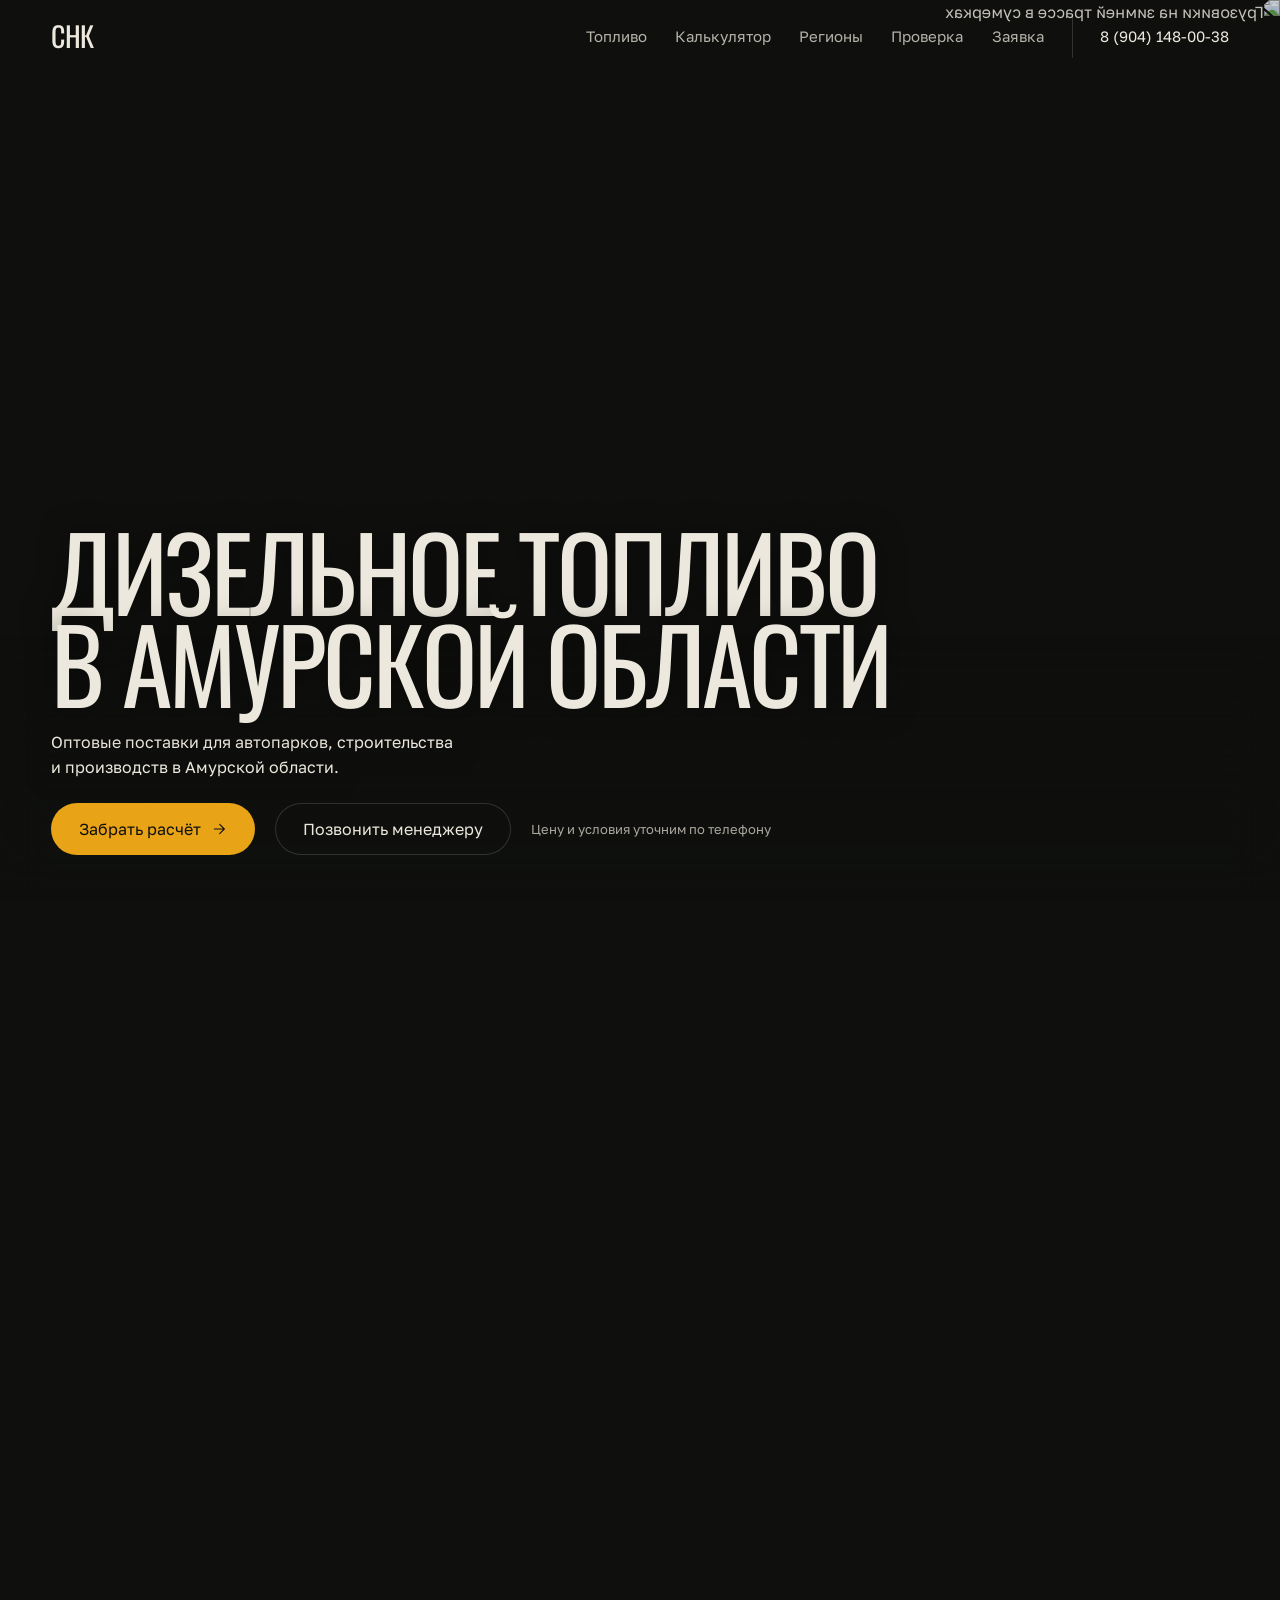
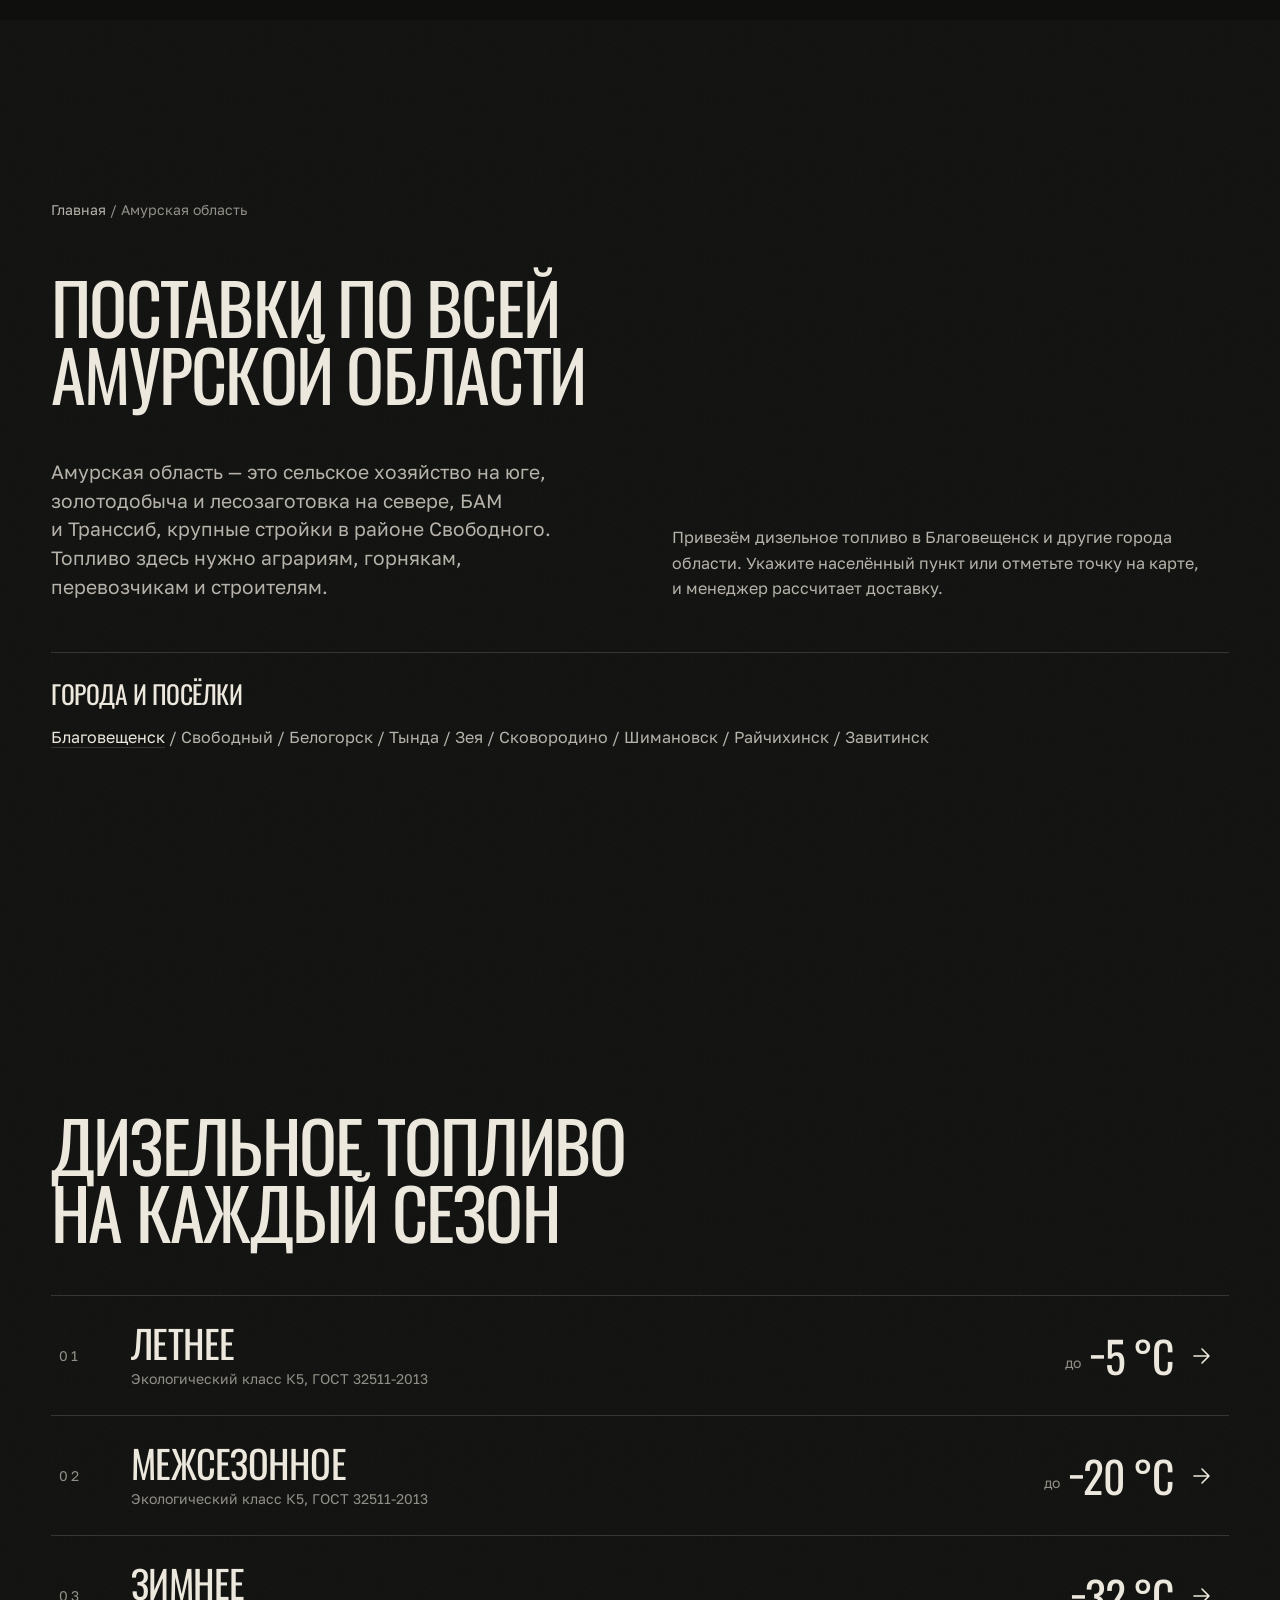
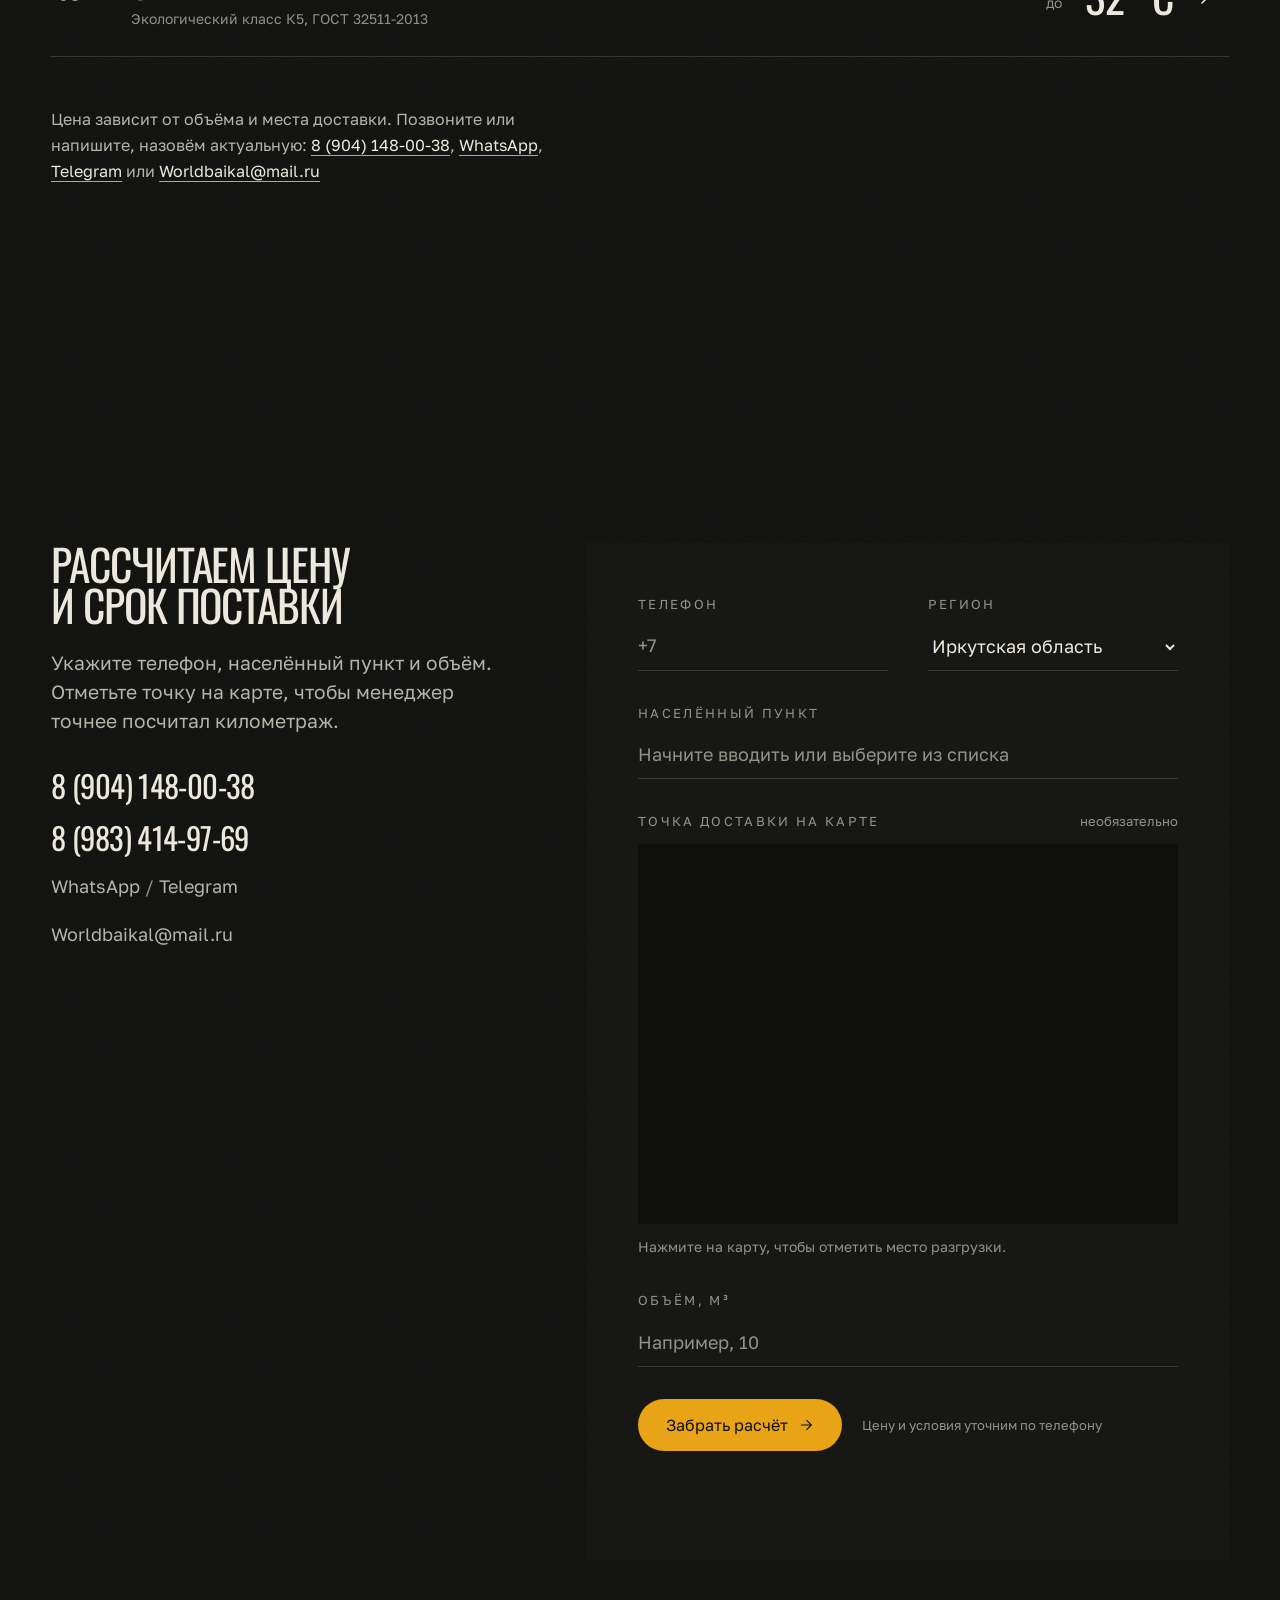
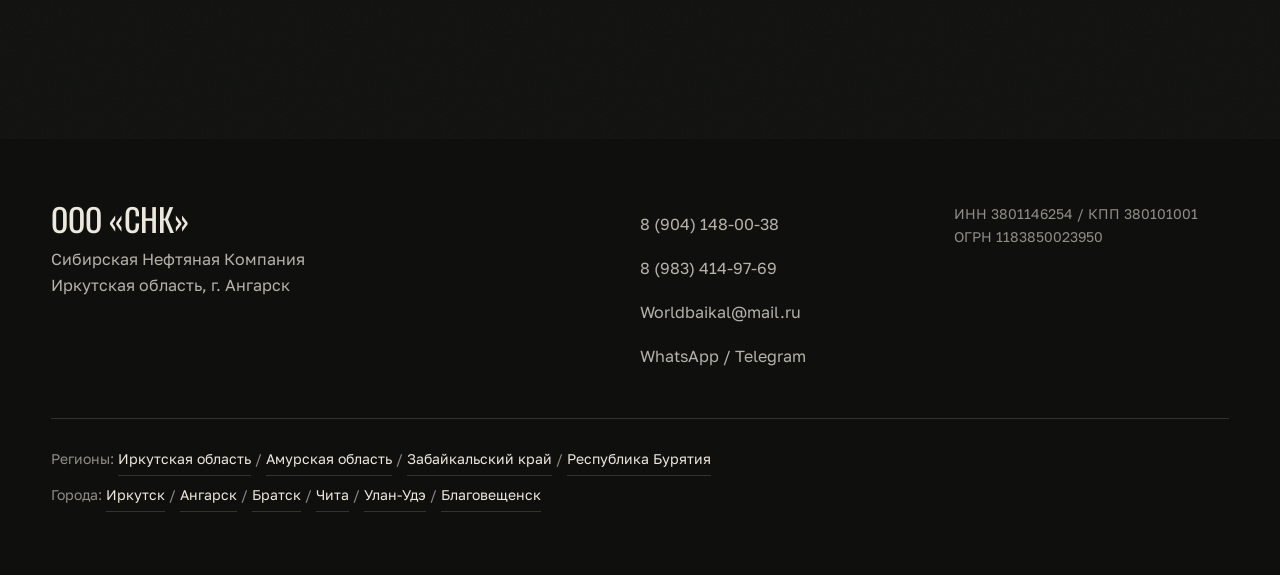
==== mockups/a-mazut/amurskaya-oblast/index.html @ 9d9e2ec9 "Страницы регионов и городов, убрана формула из калькулятора" ====
<!doctype html>
<html lang="ru">
<head>
  <meta charset="UTF-8">
  <meta name="viewport" content="width=device-width, initial-scale=1.0">
  <title>Дизельное топливо в Амурской области оптом с доставкой | ООО «СНК»</title>
  <meta name="description" content="Поставки дизельного топлива Евро-5 (класс К5) в Амурской области: Благовещенск, Свободный, Белогорск, Тында и другие города. Цену уточняйте по телефону 8 (904) 148-00-38.">
  <meta property="og:type" content="website">
  <meta property="og:locale" content="ru_RU">
  <meta property="og:title" content="Дизельное топливо в Амурской области оптом с доставкой | ООО «СНК»">
  <meta property="og:description" content="Поставки дизельного топлива Евро-5 (класс К5) в Амурской области: Благовещенск, Свободный, Белогорск, Тында и другие города. Цену уточняйте по телефону 8 (904) 148-00-38.">
  <link rel="preconnect" href="https://fonts.googleapis.com">
  <link rel="preconnect" href="https://fonts.gstatic.com" crossorigin>
  <link href="https://fonts.googleapis.com/css2?family=Oswald:wght@400&family=Golos+Text:wght@400&display=swap" rel="stylesheet">
  <link rel="stylesheet" href="https://unpkg.com/leaflet@1.9.4/dist/leaflet.css">
  <link rel="stylesheet" href="../styles.css">
  <script type="application/ld+json">{"@context": "https://schema.org", "@type": "Service", "name": "Дизельное топливо в Амурской области оптом с доставкой | ООО «СНК»", "serviceType": "Поставка дизельного топлива", "areaServed": {"@type": "AdministrativeArea", "name": "Амурская область"}, "provider": {"@type": "Organization", "name": "ООО «СНК»", "legalName": "ООО «Сибирская Нефтяная Компания»", "taxID": "3801146254", "telephone": ["+79041480038", "+79834149769"], "email": "Worldbaikal@mail.ru"}}</script>
</head>
<body>
<!-- Страница собрана tools/build_pages.py. Правки вносить там, иначе перезапишутся. -->

<header class="top" id="top">
  <a class="logo rise" style="--d:300ms" href="../" aria-label="ООО «СНК», на главную">СНК</a>
  <nav class="nav rise" style="--d:420ms" aria-label="Основная навигация">
    <a href="../#fuel">Топливо</a>
    <a href="../#calc">Калькулятор</a>
    <a href="../#regions">Регионы</a>
    <a href="../#verify">Проверка</a>
    <a href="#order">Заявка</a>
    <a class="nav__tel" href="tel:89041480038">8 (904) 148-00-38</a>
  </nav>
</header>

<main>
  <section class="hero" id="hero">
    <div class="hero__media">
      <img src="https://images.unsplash.com/photo-1578857371787-189d8b9eda84?w=1600&q=75&auto=format&fit=crop"
           srcset="https://images.unsplash.com/photo-1578857371787-189d8b9eda84?w=900&q=70&auto=format&fit=crop 900w,
                   https://images.unsplash.com/photo-1578857371787-189d8b9eda84?w=1600&q=75&auto=format&fit=crop 1600w,
                   https://images.unsplash.com/photo-1578857371787-189d8b9eda84?w=2400&q=75&auto=format&fit=crop 2400w"
           sizes="100vw" alt="Грузовики на зимней трассе в сумерках" width="2400" height="1600">
      <div class="hero__veil"></div>
    </div>
    <div class="hero__content">
      <h1 class="rise" style="--d:900ms">Дизельное топливо<br>в&nbsp;Амурской области</h1>
      <p class="hero__sub rise" style="--d:1040ms">Оптовые поставки для&nbsp;автопарков, строительства и&nbsp;производств в&nbsp;Амурской области.</p>
      <div class="hero__cta rise" style="--d:1200ms">
        <a class="btn btn--solid" href="#order"><span class="btn__fill"></span><span class="btn__label">Забрать расчёт<svg viewBox="0 0 24 24" aria-hidden="true"><path d="M5 12h14M13 5l7 7-7 7"/></svg></span></a>
        <a class="btn btn--line" href="tel:89041480038"><span class="btn__fill"></span><span class="btn__label">Позвонить менеджеру</span></a>
        <span class="note">Цену и&nbsp;условия уточним по&nbsp;телефону</span>
      </div>
    </div>
  </section>

  <div class="flow">

    <section class="sec place">
      <nav class="crumbs rise" aria-label="Навигация по сайту"><a href="../">Главная</a> / <span aria-current="page">Амурская область</span></nav>
      <h2 class="rise">Поставки по&nbsp;всей<br>Амурской области</h2>
      <div class="place__text">
        <p class="lead rise">Амурская область&nbsp;— это сельское хозяйство на&nbsp;юге, золотодобыча и&nbsp;лесозаготовка на&nbsp;севере, БАМ и&nbsp;Транссиб, крупные стройки в&nbsp;районе Свободного. Топливо здесь нужно аграриям, горнякам, перевозчикам и&nbsp;строителям.</p>
        <p class="rise" style="--d:100ms">Привезём дизельное топливо в&nbsp;Благовещенск и&nbsp;другие города области. Укажите населённый пункт или отметьте точку на&nbsp;карте, и&nbsp;менеджер рассчитает доставку.</p>
      </div>
      <div class="towns rise"><h3>Города и&nbsp;посёлки</h3><p><a href="../blagoveshchensk/">Благовещенск</a> / Свободный / Белогорск / Тында / Зея / Сковородино / Шимановск / Райчихинск / Завитинск</p></div>
    </section>

    <section class="sec fuel" id="fuel">
      <h2 class="rise">Дизельное топливо<br>на каждый сезон</h2>
      <ul class="rows">
        <li class="row rise">
          <a href="#order">
            <span class="row__n">01</span>
            <span class="row__name">Летнее<small>Экологический класс&nbsp;К5, ГОСТ&nbsp;32511-2013</small></span>
            <span class="row__t"><small>до</small>−5&nbsp;°C</span>
            <svg class="row__a" viewBox="0 0 24 24" aria-hidden="true"><path d="M5 12h14M13 5l7 7-7 7"/></svg>
          </a>
        </li>
        <li class="row rise" style="--d:100ms">
          <a href="#order">
            <span class="row__n">02</span>
            <span class="row__name">Межсезонное<small>Экологический класс&nbsp;К5, ГОСТ&nbsp;32511-2013</small></span>
            <span class="row__t"><small>до</small>−20&nbsp;°C</span>
            <svg class="row__a" viewBox="0 0 24 24" aria-hidden="true"><path d="M5 12h14M13 5l7 7-7 7"/></svg>
          </a>
        </li>
        <li class="row rise" style="--d:200ms">
          <a href="#order">
            <span class="row__n">03</span>
            <span class="row__name">Зимнее<small>Экологический класс&nbsp;К5, ГОСТ&nbsp;32511-2013</small></span>
            <span class="row__t"><small>до</small>−32&nbsp;°C</span>
            <svg class="row__a" viewBox="0 0 24 24" aria-hidden="true"><path d="M5 12h14M13 5l7 7-7 7"/></svg>
          </a>
        </li>
      </ul>
      
      <p class="ask rise">Цена зависит от&nbsp;объёма и&nbsp;места доставки. Позвоните или напишите, назовём актуальную:
        <a href="tel:89041480038">8 (904) 148-00-38</a>, <a href="https://wa.me/79041480038" target="_blank" rel="noopener">WhatsApp</a>, <a href="https://t.me/+79041480038" target="_blank" rel="noopener">Telegram</a> или <a href="mailto:Worldbaikal@mail.ru">Worldbaikal@mail.ru</a></p>
    </section>

    <section class="sec order" id="order">
      <div class="order__side">
        <h2 class="rise">Рассчитаем цену<br>и&nbsp;срок поставки</h2>
        <p class="lead rise" style="--d:100ms">Укажите телефон, населённый пункт и&nbsp;объём. Отметьте точку на&nbsp;карте, чтобы менеджер точнее посчитал километраж.</p>
        <p class="contacts rise" style="--d:200ms">
          <a href="tel:89041480038">8 (904) 148-00-38</a>
          <a href="tel:89834149769">8 (983) 414-97-69</a>
          <span class="contacts__msg"><a href="https://wa.me/79041480038" target="_blank" rel="noopener">WhatsApp</a> / <a href="https://t.me/+79041480038" target="_blank" rel="noopener">Telegram</a></span>
          <a class="contacts__mail" href="mailto:Worldbaikal@mail.ru">Worldbaikal@mail.ru</a>
        </p>
      </div>

      <form class="form rise" style="--d:100ms" id="orderForm" novalidate data-region="amur">
        <label>Телефон<input name="phone" type="tel" autocomplete="tel" placeholder="+7" required></label>
        <label>Регион
          <select name="region" id="region">
            <option value="irkutsk">Иркутская область</option>
            <option value="amur">Амурская область</option>
            <option value="zabaykalsky">Забайкальский край</option>
            <option value="buryatia">Республика Бурятия</option>
          </select>
        </label>
        <label class="wide">Населённый пункт<input name="place" id="place" type="text" list="places" placeholder="Начните вводить или выберите из&nbsp;списка"></label>
        <datalist id="places"></datalist>

        <div class="wide mapbox">
          <span class="mapbox__label">Точка доставки на&nbsp;карте<em>необязательно</em></span>
          <div id="map" class="map" role="application" aria-label="Карта: нажмите, чтобы отметить место доставки"></div>
          <p class="mapbox__info" id="mapInfo">Нажмите на&nbsp;карту, чтобы отметить место разгрузки.</p>
          <input type="hidden" name="coords" id="coords">
        </div>

        <label class="hp" aria-hidden="true">Компания<input name="company" type="text" tabindex="-1" autocomplete="off"></label>
        <label class="wide">Объём, м³<input name="volume" type="text" inputmode="decimal" placeholder="Например, 10"></label>
        <div class="form__cta wide">
          <button class="btn btn--solid" type="submit"><span class="btn__fill"></span><span class="btn__label">Забрать расчёт<svg viewBox="0 0 24 24" aria-hidden="true"><path d="M5 12h14M13 5l7 7-7 7"/></svg></span></button>
          <span class="note">Цену и&nbsp;условия уточним по&nbsp;телефону</span>
        </div>
        <p class="status wide" id="formStatus" role="status" aria-live="polite"></p>
      </form>
    </section>

  </div>
</main>

<footer class="foot">
  <div>
    <p class="foot__brand">ООО&nbsp;«СНК»</p>
    <p>Сибирская Нефтяная Компания<br>Иркутская область, г.&nbsp;Ангарск</p>
  </div>
  <div>
    <p><a href="tel:89041480038">8 (904) 148-00-38</a></p>
    <p><a href="tel:89834149769">8 (983) 414-97-69</a></p>
    <p><a href="mailto:Worldbaikal@mail.ru">Worldbaikal@mail.ru</a></p>
    <p><a href="https://wa.me/79041480038" target="_blank" rel="noopener">WhatsApp</a> / <a href="https://t.me/+79041480038" target="_blank" rel="noopener">Telegram</a></p>
  </div>
  <div class="foot__req">
    <p>ИНН&nbsp;3801146254 / КПП&nbsp;380101001</p>
    <p>ОГРН&nbsp;1183850023950</p>
  </div>
  <div class="foot__geo">
    <p>Регионы: <a href="../irkutskaya-oblast/">Иркутская область</a> / <a href="../amurskaya-oblast/">Амурская область</a> / <a href="../zabaykalskiy-kray/">Забайкальский край</a> / <a href="../buryatiya/">Республика Бурятия</a></p>
    <p>Города: <a href="../irkutsk/">Иркутск</a> / <a href="../angarsk/">Ангарск</a> / <a href="../bratsk/">Братск</a> / <a href="../chita/">Чита</a> / <a href="../ulan-ude/">Улан-Удэ</a> / <a href="../blagoveshchensk/">Благовещенск</a></p>
  </div>
</footer>

<div class="callbar" aria-label="Быстрая связь">
  <a class="btn btn--solid" href="tel:89041480038"><span class="btn__fill"></span><span class="btn__label">Позвонить</span></a>
  <a class="btn btn--line" href="https://wa.me/79041480038" target="_blank" rel="noopener"><span class="btn__fill"></span><span class="btn__label">WhatsApp</span></a>
</div>

<script src="https://unpkg.com/leaflet@1.9.4/dist/leaflet.js"></script>
<script src="../script.js"></script>
</body>
</html>
---- mockups/a-mazut/styles.css ----
/* ТОКЕНЫ (AI-RULES §0)
   Шрифты:   Oswald 400 (display) + Golos Text 400 (body), два начертания
   Цвета:    фон #0F100E, текст #EDE8DD, акцент янтарь #E8A317
   Easing:   cubic-bezier(.22, 1, .36, 1)
   Радиус:   999px (кнопки) или 0
   Шаг:      --pad боковой отступ, секции 96–200px
   Фирменное взаимодействие: закреплённое фото героя
*/
:root {
  --bg: #0F100E;
  --surface: #171815;
  --ink: #EDE8DD;
  --ink-2: rgb(237 232 221 / .75);
  --ink-3: rgb(237 232 221 / .58);
  --line: rgb(237 232 221 / .16);
  --accent: #E8A317;
  --ease: cubic-bezier(.22, 1, .36, 1);
  --pad: clamp(20px, 4vw, 64px);
  --display: 'Oswald', 'Arial Narrow', sans-serif;
  --body: 'Golos Text', system-ui, sans-serif;
}

*, *::before, *::after { box-sizing: border-box; margin: 0; }
html { scroll-behavior: smooth; scroll-padding-top: 72px; }
body {
  background: var(--bg); color: var(--ink);
  font: 400 clamp(16px, 1.1vw, 18px)/1.6 var(--body);
  -webkit-font-smoothing: antialiased;
}
a { color: inherit; text-decoration: none; }
ul, ol { list-style: none; padding: 0; }
svg { width: 1em; height: 1em; fill: none; stroke: currentColor; stroke-width: 1.6; stroke-linecap: round; stroke-linejoin: round; flex: none; }
:focus-visible { outline: 2px solid var(--accent); outline-offset: 3px; }

h1, h2, h3 { font-family: var(--display); font-weight: 400; text-wrap: balance; hyphens: none; }
h1 { font-size: clamp(2.6rem, 8vw, 9rem); line-height: .9; letter-spacing: -.03em; text-transform: uppercase; }
@media (max-width: 480px) { h1 { font-size: 9.4vw; } }
h2 { font-size: clamp(2rem, 5.5vw, 5rem); line-height: .95; letter-spacing: -.025em; text-transform: uppercase; }
h3 { font-size: clamp(1.6rem, 3vw, 2.8rem); line-height: 1; letter-spacing: -.02em; text-transform: uppercase; }
p { max-width: 56ch; text-wrap: pretty; }
.lead { font-size: clamp(18px, 1.5vw, 22px); line-height: 1.5; color: var(--ink-2); max-width: 52ch; }
.note { font-size: 13px; color: var(--ink-3); white-space: nowrap; }

/* ---------- появление: stagger + blur (MOT-01/02) ---------- */
.rise { opacity: 0; transform: translateY(28px); filter: blur(14px); }
.rise.is-in {
  opacity: 1; transform: none; filter: blur(0);
  transition: opacity 900ms var(--ease) var(--d, 0ms), transform 900ms var(--ease) var(--d, 0ms), filter 900ms var(--ease) var(--d, 0ms);
}

/* ---------- шапка ---------- */
.top {
  position: fixed; inset: 0 0 auto 0; z-index: 1000; height: 72px;
  display: flex; align-items: center; justify-content: space-between;
  padding: 0 var(--pad);
  transition: background 400ms var(--ease);
}
.top.is-solid { background: rgb(15 16 14 / .8); backdrop-filter: blur(12px); -webkit-backdrop-filter: blur(12px); box-shadow: 0 1px 0 var(--line); }
.logo { font: 400 28px/1 var(--display); letter-spacing: -.02em; min-height: 44px; display: inline-flex; align-items: center; }
.nav { display: flex; align-items: center; gap: clamp(16px, 2.2vw, 36px); font-size: 15px; }
.nav a { min-height: 44px; display: inline-flex; align-items: center; color: var(--ink-2); transition: color 320ms var(--ease); white-space: nowrap; }
.nav a:hover { color: var(--accent); }
.nav .nav__tel { color: var(--ink); padding-left: clamp(16px, 2.2vw, 36px); box-shadow: inset 1px 0 0 var(--line); }
@media (max-width: 1100px) { .nav .nav__tel { display: none; } }
@media (max-width: 760px) { .nav a:not([href="#order"]) { display: none; } }

/* ---------- кнопки: только два типа (CTA-01) ---------- */
.btn {
  position: relative; overflow: hidden; isolation: isolate;
  display: inline-flex; align-items: center; justify-content: center;
  min-height: 52px; padding: 0 28px; border-radius: 999px;
  font: 400 16px/1 var(--body); white-space: nowrap; cursor: pointer; border: 0;
  transition: transform 320ms var(--ease);
}
.btn:active { transform: scale(.98); }
.btn__fill { position: absolute; inset: 0; z-index: -1; transform: scaleX(0); transform-origin: left; transition: transform 500ms var(--ease); }
.btn:hover .btn__fill { transform: scaleX(1); }
.btn__label { display: inline-flex; align-items: center; gap: 10px; transition: color 320ms var(--ease); }
.btn__label svg { transition: transform 520ms var(--ease); }
.btn:hover .btn__label svg { transform: translateX(5px); }

.btn--solid { background: var(--accent); color: #0F100E; }
.btn--solid .btn__fill { background: var(--ink); }
.btn--line { background: transparent; color: var(--ink); box-shadow: inset 0 0 0 1px var(--line); }
.btn--line .btn__fill { background: var(--ink); }
.btn--line:hover .btn__label { color: #0F100E; }
.btn[disabled] { opacity: .5; cursor: not-allowed; }

/* ---------- HERO, схема A (HERO-03 pinned) ---------- */
.hero { position: relative; height: 180vh; }
.hero__media { position: sticky; top: 0; height: 100svh; overflow: hidden; }
/* кадр отзеркален: грузовики уходят вправо, левый нижний угол остаётся тихим под текст */
.hero__media img { width: 100%; height: 100%; object-fit: cover; object-position: 30% 60%; display: block; transform: scaleX(-1); filter: saturate(.75) contrast(1.08) brightness(.8); }
.hero__veil {
  position: absolute; inset: auto 0 0 0; height: 65%;
  backdrop-filter: blur(24px); -webkit-backdrop-filter: blur(24px);
  -webkit-mask-image: linear-gradient(to top, #000 0%, transparent 45%);
  mask-image: linear-gradient(to top, #000 0%, transparent 45%);
}
.hero__content {
  position: absolute; inset: 0 0 auto 0; height: 100svh;
  display: flex; flex-direction: column; justify-content: flex-end; align-items: flex-start;
  gap: 22px; padding: 96px var(--pad) clamp(28px, 5vh, 56px);
  text-shadow: 0 1px 28px rgb(0 0 0 / .5);
}
.hero__sub { max-width: 44ch; color: var(--ink); opacity: .85; }
.hero__cta { display: flex; flex-wrap: wrap; align-items: center; gap: 12px 20px; text-shadow: none; }
.hero__cta .note { color: var(--ink); opacity: .7; }

/* ---------- секции поверх закреплённого фото ---------- */
.flow { position: relative; background: var(--bg); }
/* лёгкое зерно на тёмных секциях, 5% */
.flow::before {
  content: ""; position: absolute; inset: 0; pointer-events: none; opacity: .05; z-index: 0;
  background-image: url("data:image/svg+xml,%3Csvg xmlns='http://www.w3.org/2000/svg' width='160' height='160'%3E%3Cfilter id='n'%3E%3CfeTurbulence type='fractalNoise' baseFrequency='.9' numOctaves='2' stitchTiles='stitch'/%3E%3C/filter%3E%3Crect width='100%25' height='100%25' filter='url(%23n)'/%3E%3C/svg%3E");
}
.flow > * { position: relative; z-index: 1; }
.sec { padding: clamp(96px, 14vw, 200px) var(--pad); display: grid; gap: clamp(32px, 4vw, 64px); }
.sec > * { max-width: 1280px; }

.facts { display: grid; grid-template-columns: repeat(3, 1fr); box-shadow: 0 -1px 0 var(--line); width: 100%; max-width: 1280px; }
.facts div { padding: 32px 24px 0 0; }
.facts dt { font: 400 clamp(2.4rem, 5vw, 4.5rem)/.95 var(--display); letter-spacing: -.03em; color: var(--accent); }
.facts dd { color: var(--ink-3); margin-top: 8px; max-width: 24ch; }
@media (max-width: 680px) { .facts { grid-template-columns: 1fr; } .facts div { padding-bottom: 24px; box-shadow: 0 -1px 0 var(--line); } }

/* строки топлива: без рамок, hairline на всю ширину, справа температура */
.rows { width: 100%; max-width: 1280px; }
.row { box-shadow: 0 -1px 0 var(--line); }
.row:last-child { box-shadow: 0 -1px 0 var(--line), 0 1px 0 var(--line); }
.row a {
  position: relative; display: grid; grid-template-columns: 56px 1fr auto 32px; align-items: center; gap: 16px;
  padding: 28px 8px; min-height: 88px; isolation: isolate; overflow: hidden;
}
.row a::before { content: ""; position: absolute; inset: 0; z-index: -1; background: var(--surface); transform: scaleX(0); transform-origin: left; transition: transform 500ms var(--ease); }
.row a:hover::before, .row a:focus-visible::before { transform: scaleX(1); }
.row__n { font: 400 14px/1 var(--body); color: var(--ink-3); letter-spacing: .18em; }
.row__name { font: 400 clamp(1.6rem, 3vw, 2.8rem)/1 var(--display); letter-spacing: -.02em; text-transform: uppercase; }
.row__name small { display: block; font: 400 14px/1.4 var(--body); text-transform: none; letter-spacing: 0; color: var(--ink-3); margin-top: 6px; }
.row__t { font: 400 clamp(1.8rem, 3.4vw, 3.2rem)/1 var(--display); letter-spacing: -.03em; white-space: nowrap; transition: color 320ms var(--ease); }
.row__t small { font: 400 14px/1 var(--body); letter-spacing: 0; color: var(--ink-3); margin-right: 8px; vertical-align: middle; }
.row a:hover .row__t { color: var(--accent); }
.row__a { width: 24px; height: 24px; transition: transform 520ms var(--ease), color 320ms var(--ease); }
.row a:hover .row__a { transform: translateX(6px); color: var(--accent); }
@media (max-width: 600px) { .row a { grid-template-columns: 32px 1fr auto; } .row__a { display: none; } }

.ask { color: var(--ink-2); max-width: 62ch; }
.ask a { color: var(--ink); box-shadow: 0 1px 0 var(--accent); white-space: nowrap; transition: color 320ms var(--ease); }
.ask a:hover { color: var(--accent); }

/* калькулятор тонны / литры */
.calc__head { display: grid; gap: 24px; }
.conv { display: grid; grid-template-columns: 1.2fr .8fr 1fr; gap: 32px 40px; width: 100%; max-width: 1280px; background: var(--surface); padding: clamp(24px, 4vw, 56px); }
.conv label { display: grid; gap: 10px; font-size: 13px; letter-spacing: .18em; text-transform: uppercase; color: var(--ink-3); }
.conv input {
  width: 100%; font: 400 clamp(2rem, 4.4vw, 4rem)/1 var(--display); letter-spacing: -.03em; color: var(--ink);
  background: transparent; border: 0; border-bottom: 1px solid var(--line); border-radius: 0; padding: 8px 0 12px; min-height: 56px;
  transition: border-color 320ms var(--ease);
}
.conv input:hover { border-color: var(--ink-3); }
.conv input:focus-visible { outline: 0; border-color: var(--accent); box-shadow: 0 1px 0 var(--accent); }
.conv label:last-of-type input { color: var(--accent); }
@media (max-width: 760px) { .conv { grid-template-columns: 1fr; } }

/* полноэкранная фотополоса */
.band { height: clamp(320px, 60vh, 640px); overflow: hidden; }
.band img { width: 100%; height: 100%; object-fit: cover; display: block; filter: saturate(.75) contrast(1.08) brightness(.8); }

/* страницы городов и регионов */
.crumbs { font-size: 14px; color: var(--ink-3); }
.crumbs a { color: var(--ink-2); transition: color 320ms var(--ease); }
.crumbs a:hover { color: var(--accent); }
.place__text { display: grid; grid-template-columns: repeat(2, minmax(0, 1fr)); gap: 24px clamp(32px, 5vw, 80px); width: 100%; max-width: 1280px; }
.place__text p:last-child { color: var(--ink-2); align-self: end; }
@media (max-width: 860px) { .place__text { grid-template-columns: 1fr; } }
.near, .season { color: var(--ink-2); max-width: 62ch; }
.season { padding-left: 20px; box-shadow: inset 1px 0 0 var(--accent); }
.near a, .towns a, .foot__geo a { color: var(--ink); box-shadow: 0 1px 0 var(--line); transition: color 320ms var(--ease), box-shadow 320ms var(--ease); }
.near a:hover, .towns a:hover, .foot__geo a:hover { color: var(--accent); box-shadow: 0 1px 0 var(--accent); }
.towns { display: grid; gap: 16px; padding-top: 28px; box-shadow: 0 -1px 0 var(--line); width: 100%; max-width: 1280px; }
.towns h3 { font-size: clamp(1.3rem, 2vw, 1.8rem); }
.towns p { max-width: 90ch; color: var(--ink-2); line-height: 1.9; }

/* регионы: только названия */
.reg h3 a { transition: color 320ms var(--ease); }
.reg h3 a:hover { color: var(--accent); }
.reg { display: grid; grid-template-columns: repeat(2, 1fr); gap: 0 48px; width: 100%; max-width: 1280px; }
.reg li { padding: 28px 0 32px; box-shadow: 0 -1px 0 var(--line); display: grid; grid-template-columns: 48px 1fr; align-items: baseline; gap: 12px; }
.reg__n { font: 400 14px/1 var(--body); letter-spacing: .18em; color: var(--accent); }
@media (max-width: 680px) { .reg { grid-template-columns: 1fr; } }

/* проверка */
.links { width: 100%; max-width: 1280px; display: grid; grid-template-columns: repeat(2, 1fr); gap: 0 48px; }
.links li { box-shadow: 0 -1px 0 var(--line); }
.links a { display: grid; grid-template-columns: 1fr 24px; align-items: center; gap: 2px 16px; padding: 24px 0; min-height: 88px; }
.links span { font: 400 clamp(1.2rem, 1.6vw, 1.5rem)/1.15 var(--display); letter-spacing: -.01em; transition: color 320ms var(--ease); }
.links small { grid-column: 1; color: var(--ink-3); font-size: 14px; }
.links svg { grid-column: 2; grid-row: 1 / span 2; width: 22px; height: 22px; transition: transform 520ms var(--ease), color 320ms var(--ease); }
.links a:hover span { color: var(--accent); }
.links a:hover svg { transform: translate(4px, -4px); color: var(--accent); }
@media (max-width: 760px) { .links { grid-template-columns: 1fr; } }

/* заявка */
.order { grid-template-columns: 5fr 7fr; gap: clamp(32px, 6vw, 96px); align-items: start; }
.order > * { max-width: none; }
.order__side { display: grid; gap: 24px; position: sticky; top: 104px; }
.order__side h2 { font-size: clamp(2rem, 3.4vw, 3.6rem); }
.contacts { display: grid; }
.contacts a { font: 400 clamp(1.5rem, 2.4vw, 2.2rem)/1 var(--display); letter-spacing: -.02em; min-height: 52px; display: inline-flex; align-items: center; transition: color 320ms var(--ease); }
.contacts .contacts__mail { font: 400 18px/1 var(--body); letter-spacing: 0; color: var(--ink-2); }
.contacts__msg { font-size: 18px; color: var(--ink-3); }
.contacts .contacts__msg a { font: 400 18px/1 var(--body); letter-spacing: 0; color: var(--ink-2); min-height: 44px; }
.contacts a:hover { color: var(--accent); }
@media (max-width: 1000px) { .order { grid-template-columns: 1fr; } .order__side { position: static; } }

.form { display: grid; grid-template-columns: repeat(2, 1fr); gap: 32px 40px; background: var(--surface); padding: clamp(24px, 4vw, 56px); }
.form label, .mapbox__label { display: grid; gap: 8px; font-size: 13px; letter-spacing: .18em; text-transform: uppercase; color: var(--ink-3); }
.form .wide { grid-column: 1 / -1; }
.form .hp { position: absolute; left: -9999px; width: 1px; height: 1px; overflow: hidden; } /* ловушка для спам-ботов */
.status a { color: var(--ink); box-shadow: 0 1px 0 var(--accent); }
.form input, .form select {
  font: 400 18px/1.4 var(--body); letter-spacing: 0; text-transform: none; color: var(--ink);
  background: transparent; border: 0; border-bottom: 1px solid var(--line); border-radius: 0;
  padding: 10px 0; min-height: 48px; transition: border-color 320ms var(--ease);
}
.form select option { background: var(--bg); }
.form input:hover, .form select:hover { border-color: var(--ink-3); }
.form input:focus-visible, .form select:focus-visible { outline: 0; border-color: var(--accent); box-shadow: 0 1px 0 var(--accent); }
.form input::placeholder { color: var(--ink-3); }
.form__cta { display: flex; flex-wrap: wrap; align-items: center; gap: 12px 20px; }
.status { color: var(--accent); min-height: 1.6em; }
@media (max-width: 680px) { .form { grid-template-columns: 1fr; } }

.mapbox { display: grid; gap: 12px; }
.mapbox__label { display: flex; justify-content: space-between; gap: 16px; }
.mapbox__label em { font-style: normal; letter-spacing: 0; text-transform: none; font-size: 13px; }
.map { height: clamp(260px, 34vw, 380px); background: var(--bg); }
/* тёмная подложка без стороннего тайл-провайдера: OSM, перекрашенный фильтром */
.map .leaflet-tile-pane { filter: grayscale(1) invert(1) brightness(.85) contrast(.9); }
.map .leaflet-control-attribution { background: rgb(15 16 14 / .8); color: var(--ink-3); font-size: 11px; }
.map .leaflet-control-attribution a { color: var(--ink-2); }
.map .leaflet-bar a { background: var(--surface); color: var(--ink); border-color: var(--line); }
.map .leaflet-bar a:hover { background: var(--bg); color: var(--accent); }
.pin { width: 18px; height: 18px; border-radius: 999px; background: var(--accent); box-shadow: 0 0 0 4px rgb(232 163 23 / .3); }
.mapbox__info { font-size: 14px; color: var(--ink-3); max-width: none; }
.mapbox__info a { color: var(--ink); box-shadow: 0 1px 0 var(--accent); }

/* подвал */
.foot { background: var(--bg); box-shadow: 0 -1px 0 var(--line); padding: 64px var(--pad); display: grid; grid-template-columns: 2fr 1fr 1fr; gap: 40px; color: var(--ink-2); }
.foot__brand { font: 400 32px/1 var(--display); color: var(--ink); margin-bottom: 12px; }
.foot a { display: inline-flex; align-items: center; min-height: 44px; transition: color 320ms var(--ease); }
.foot a:hover { color: var(--accent); }
.foot__req { color: var(--ink-3); font-size: 14px; }
.foot__geo { grid-column: 1 / -1; display: grid; gap: 4px; padding-top: 24px; box-shadow: 0 -1px 0 var(--line); font-size: 14px; color: var(--ink-3); }
.foot__geo p { max-width: none; }
.foot__geo a { min-height: 32px; }
@media (max-width: 760px) { .foot { grid-template-columns: 1fr; } }

/* панель связи на телефоне */
.callbar { display: none; }
@media (max-width: 760px) {
  .callbar {
    position: fixed; inset: auto 0 0 0; z-index: 1000; display: grid; grid-template-columns: 1fr 1fr; gap: 8px;
    padding: 10px 16px calc(10px + env(safe-area-inset-bottom));
    background: rgb(15 16 14 / .88); backdrop-filter: blur(12px); -webkit-backdrop-filter: blur(12px); box-shadow: 0 -1px 0 var(--line);
  }
  .callbar .btn { min-height: 48px; padding: 0 20px; }
  body { padding-bottom: 72px; }
  /* герой не уходит под панель связи; вторая кнопка дублирует панель и прячется */
  .hero__content { padding-bottom: 96px; }
  .hero__cta .btn--line { display: none; }
}

@media (prefers-reduced-motion: reduce) {
  html { scroll-behavior: auto; }
  .rise, .rise.is-in { opacity: 1; transform: none; filter: none; transition: none; }
  .btn__fill, .row a::before, .btn__label svg, .row__a, .links svg { transition: none; }
}
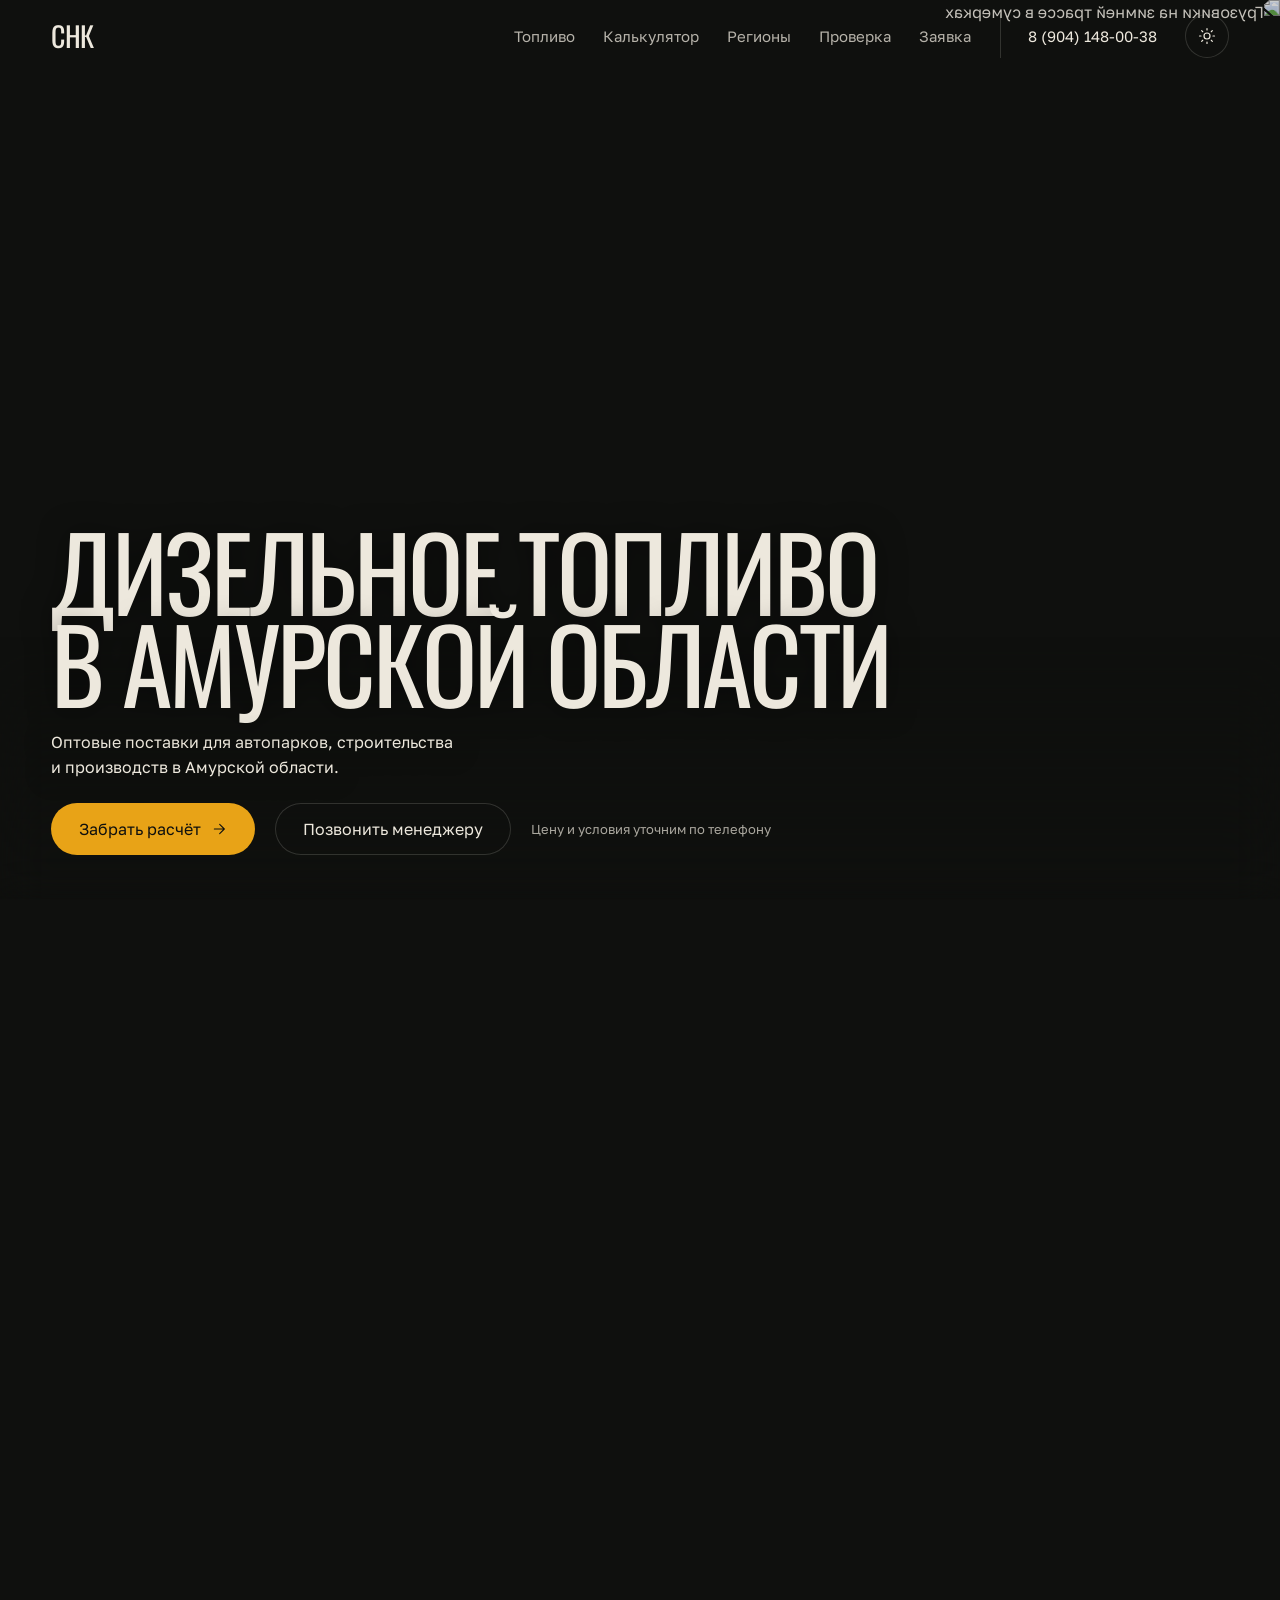
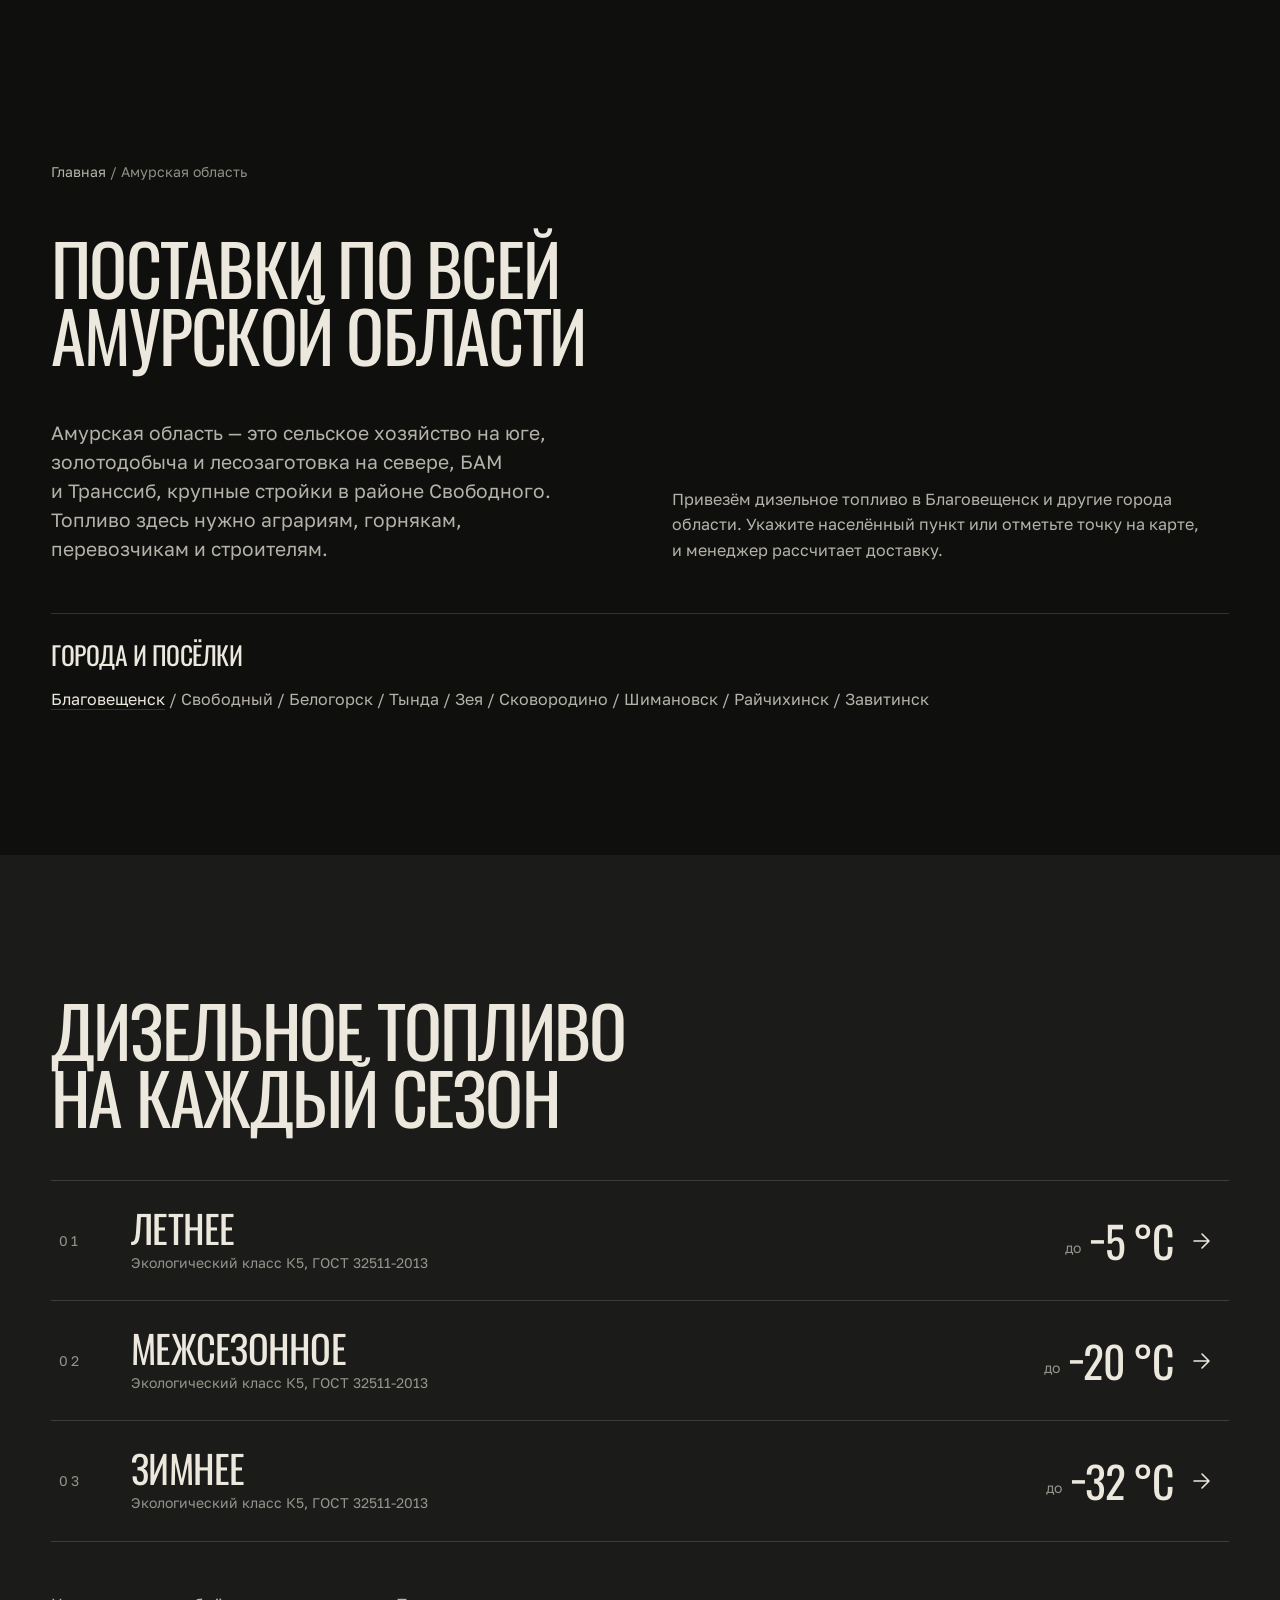
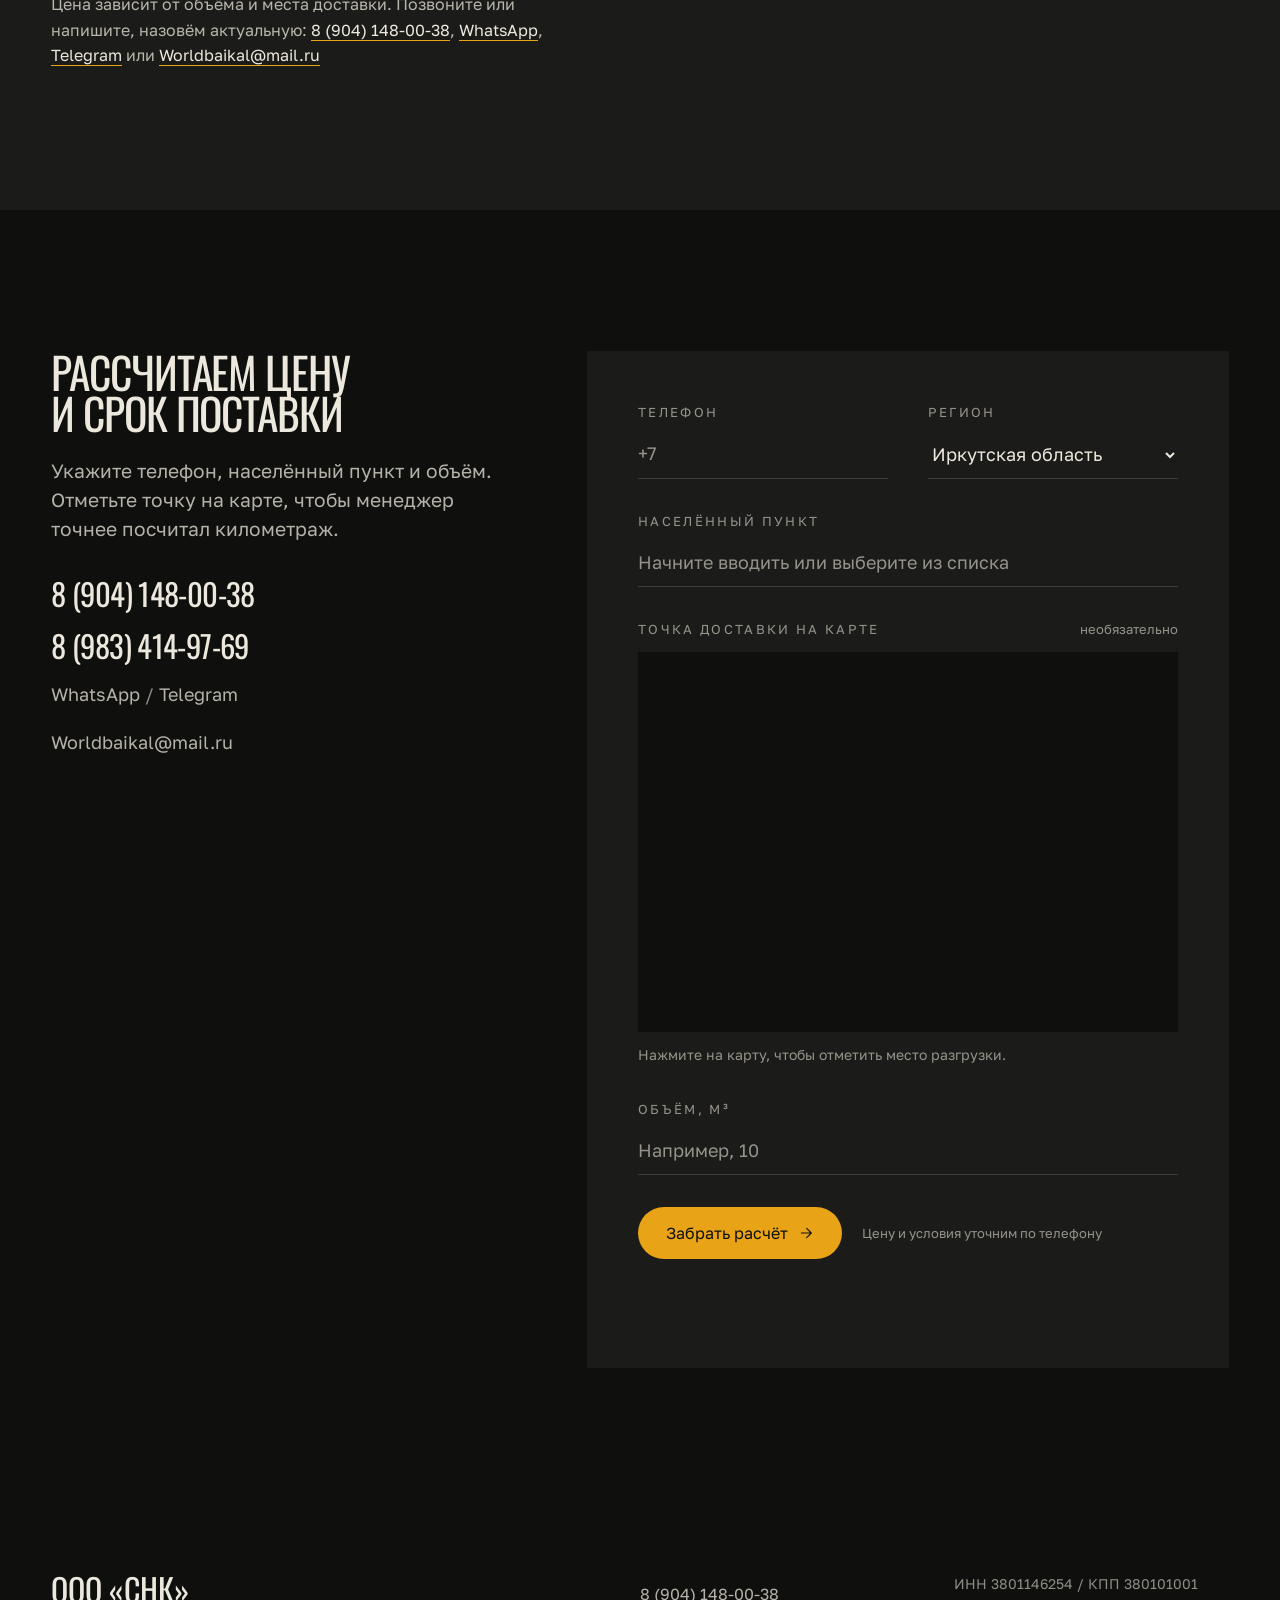
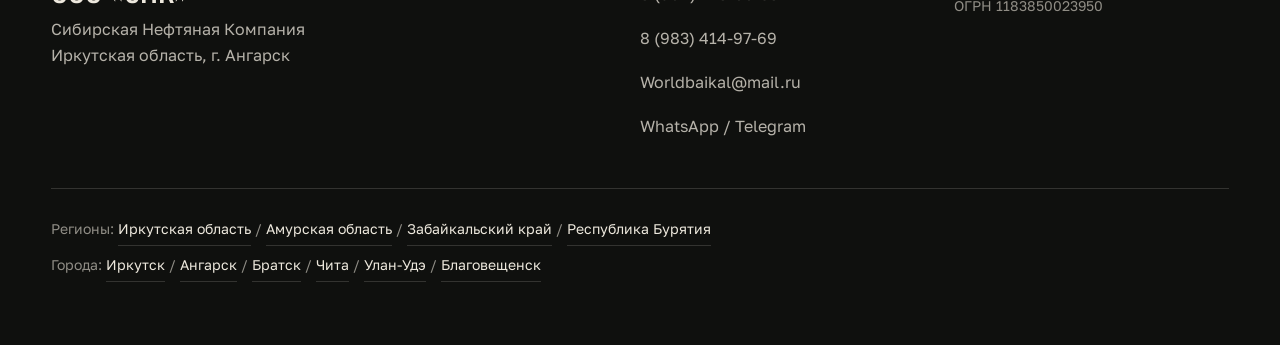
==== commit c41f1789: "Светлая тема, разделение секций, исправлена подпись класса К5" ====
--- a/mockups/a-mazut/amurskaya-oblast/index.html
+++ b/mockups/a-mazut/amurskaya-oblast/index.html
@@ -13,6 +13,7 @@
   <link rel="preconnect" href="https://fonts.gstatic.com" crossorigin>
   <link href="https://fonts.googleapis.com/css2?family=Oswald:wght@400&family=Golos+Text:wght@400&display=swap" rel="stylesheet">
   <link rel="stylesheet" href="https://unpkg.com/leaflet@1.9.4/dist/leaflet.css">
+  <script>try { if (localStorage.getItem('snk-theme') === 'light') document.documentElement.dataset.theme = 'light'; } catch (e) {}</script>
   <link rel="stylesheet" href="../styles.css">
   <script type="application/ld+json">{"@context": "https://schema.org", "@type": "Service", "name": "Дизельное топливо в Амурской области оптом с доставкой | ООО «СНК»", "serviceType": "Поставка дизельного топлива", "areaServed": {"@type": "AdministrativeArea", "name": "Амурская область"}, "provider": {"@type": "Organization", "name": "ООО «СНК»", "legalName": "ООО «Сибирская Нефтяная Компания»", "taxID": "3801146254", "telephone": ["+79041480038", "+79834149769"], "email": "Worldbaikal@mail.ru"}}</script>
 </head>
@@ -28,6 +29,10 @@
     <a href="../#verify">Проверка</a>
     <a href="#order">Заявка</a>
     <a class="nav__tel" href="tel:89041480038">8 (904) 148-00-38</a>
+    <button class="theme" id="theme" type="button" aria-label="Светлая тема" aria-pressed="false">
+      <svg class="i-sun" viewBox="0 0 24 24" aria-hidden="true"><circle cx="12" cy="12" r="4"/><path d="M12 2v2M12 20v2M4.9 4.9l1.4 1.4M17.7 17.7l1.4 1.4M2 12h2M20 12h2M4.9 19.1l1.4-1.4M17.7 6.3l1.4-1.4"/></svg>
+      <svg class="i-moon" viewBox="0 0 24 24" aria-hidden="true"><path d="M21 12.8A9 9 0 1 1 11.2 3a7 7 0 0 0 9.8 9.8z"/></svg>
+    </button>
   </nav>
 </header>
 
@@ -64,7 +69,7 @@
       <div class="towns rise"><h3>Города и&nbsp;посёлки</h3><p><a href="../blagoveshchensk/">Благовещенск</a> / Свободный / Белогорск / Тында / Зея / Сковородино / Шимановск / Райчихинск / Завитинск</p></div>
     </section>
 
-    <section class="sec fuel" id="fuel">
+    <section class="sec sec--alt fuel" id="fuel">
       <h2 class="rise">Дизельное топливо<br>на каждый сезон</h2>
       <ul class="rows">
         <li class="row rise">
--- a/mockups/a-mazut/styles.css
+++ b/mockups/a-mazut/styles.css
@@ -6,18 +6,35 @@
    Шаг:      --pad боковой отступ, секции 96–200px
    Фирменное взаимодействие: закреплённое фото героя
 */
-:root {
+:root, .hero, .top:not(.is-solid) {
   --bg: #0F100E;
-  --surface: #171815;
+  --surface: #1B1C19;
   --ink: #EDE8DD;
   --ink-2: rgb(237 232 221 / .75);
   --ink-3: rgb(237 232 221 / .58);
   --line: rgb(237 232 221 / .16);
   --accent: #E8A317;
+  --accent-ink: #E8A317;            /* акцент для текста; в светлой теме темнее ради контраста */
+  --panel: var(--surface);          /* фон вложенных панелей (форма, калькулятор) */
+  --glass: rgb(15 16 14 / .82);
+  --map-filter: var(--map-filter);
   --ease: cubic-bezier(.22, 1, .36, 1);
   --pad: clamp(20px, 4vw, 64px);
   --display: 'Oswald', 'Arial Narrow', sans-serif;
   --body: 'Golos Text', system-ui, sans-serif;
+}
+
+/* Светлая тема: включается кнопкой в шапке, тёмная остаётся основной */
+[data-theme="light"] {
+  --bg: #F3F0EA;
+  --surface: #E8E4DA;
+  --ink: #151513;
+  --ink-2: rgb(21 21 19 / .75);
+  --ink-3: rgb(21 21 19 / .62);
+  --line: rgb(21 21 19 / .16);
+  --accent-ink: #8A5A00;
+  --glass: rgb(243 240 234 / .86);
+  --map-filter: grayscale(.5) contrast(.95);
 }
 
 *, *::before, *::after { box-sizing: border-box; margin: 0; }
@@ -44,23 +61,36 @@
 /* ---------- появление: stagger + blur (MOT-01/02) ---------- */
 .rise { opacity: 0; transform: translateY(28px); filter: blur(14px); }
 .rise.is-in {
-  opacity: 1; transform: none; filter: blur(0);
+  opacity: 1; transform: none; filter: none;
   transition: opacity 900ms var(--ease) var(--d, 0ms), transform 900ms var(--ease) var(--d, 0ms), filter 900ms var(--ease) var(--d, 0ms);
 }
 
 /* ---------- шапка ---------- */
 .top {
-  position: fixed; inset: 0 0 auto 0; z-index: 1000; height: 72px;
+  position: fixed; inset: 0 0 auto 0; z-index: 1000; height: 72px; color: var(--ink);
   display: flex; align-items: center; justify-content: space-between;
   padding: 0 var(--pad);
   transition: background 400ms var(--ease);
 }
-.top.is-solid { background: rgb(15 16 14 / .8); backdrop-filter: blur(12px); -webkit-backdrop-filter: blur(12px); box-shadow: 0 1px 0 var(--line); }
+.top.is-solid { background: var(--glass); backdrop-filter: blur(12px); -webkit-backdrop-filter: blur(12px); box-shadow: 0 1px 0 var(--line); }
 .logo { font: 400 28px/1 var(--display); letter-spacing: -.02em; min-height: 44px; display: inline-flex; align-items: center; }
 .nav { display: flex; align-items: center; gap: clamp(16px, 2.2vw, 36px); font-size: 15px; }
 .nav a { min-height: 44px; display: inline-flex; align-items: center; color: var(--ink-2); transition: color 320ms var(--ease); white-space: nowrap; }
-.nav a:hover { color: var(--accent); }
+.nav a:hover { color: var(--accent-ink); }
 .nav .nav__tel { color: var(--ink); padding-left: clamp(16px, 2.2vw, 36px); box-shadow: inset 1px 0 0 var(--line); }
+
+/* переключатель темы: показывает тему, в которую переключит */
+.theme {
+  width: 44px; height: 44px; flex: none; display: inline-grid; place-items: center;
+  border: 0; border-radius: 999px; background: transparent; color: var(--ink); cursor: pointer;
+  box-shadow: inset 0 0 0 1px var(--line);
+  transition: color 320ms var(--ease), box-shadow 320ms var(--ease), transform 320ms var(--ease);
+}
+.theme svg { width: 18px; height: 18px; }
+.theme:hover { color: var(--accent-ink); box-shadow: inset 0 0 0 1px var(--accent-ink); }
+.theme:active { transform: scale(.94); }
+.theme .i-moon, [data-theme="light"] .theme .i-sun { display: none; }
+[data-theme="light"] .theme .i-moon { display: block; }
 @media (max-width: 1100px) { .nav .nav__tel { display: none; } }
 @media (max-width: 760px) { .nav a:not([href="#order"]) { display: none; } }
 
@@ -83,11 +113,11 @@
 .btn--solid .btn__fill { background: var(--ink); }
 .btn--line { background: transparent; color: var(--ink); box-shadow: inset 0 0 0 1px var(--line); }
 .btn--line .btn__fill { background: var(--ink); }
-.btn--line:hover .btn__label { color: #0F100E; }
+.btn:hover .btn__label { color: var(--bg); }
 .btn[disabled] { opacity: .5; cursor: not-allowed; }
 
 /* ---------- HERO, схема A (HERO-03 pinned) ---------- */
-.hero { position: relative; height: 180vh; }
+.hero { position: relative; height: 180vh; color: var(--ink); } /* цвет задаём явно: герой всегда на тёмном фото */
 .hero__media { position: sticky; top: 0; height: 100svh; overflow: hidden; }
 /* кадр отзеркален: грузовики уходят вправо, левый нижний угол остаётся тихим под текст */
 .hero__media img { width: 100%; height: 100%; object-fit: cover; object-position: 30% 60%; display: block; transform: scaleX(-1); filter: saturate(.75) contrast(1.08) brightness(.8); }
@@ -109,18 +139,18 @@
 
 /* ---------- секции поверх закреплённого фото ---------- */
 .flow { position: relative; background: var(--bg); }
-/* лёгкое зерно на тёмных секциях, 5% */
-.flow::before {
-  content: ""; position: absolute; inset: 0; pointer-events: none; opacity: .05; z-index: 0;
-  background-image: url("data:image/svg+xml,%3Csvg xmlns='http://www.w3.org/2000/svg' width='160' height='160'%3E%3Cfilter id='n'%3E%3CfeTurbulence type='fractalNoise' baseFrequency='.9' numOctaves='2' stitchTiles='stitch'/%3E%3C/filter%3E%3Crect width='100%25' height='100%25' filter='url(%23n)'/%3E%3C/svg%3E");
-}
-.flow > * { position: relative; z-index: 1; }
-.sec { padding: clamp(96px, 14vw, 200px) var(--pad); display: grid; gap: clamp(32px, 4vw, 64px); }
+.sec { padding: clamp(80px, 11vw, 160px) var(--pad); display: grid; gap: clamp(32px, 4vw, 64px); }
+/* разделение секций: чередуем тон фона, без рамок; вложенные панели берут противоположный тон */
+.sec--alt { background: var(--surface); --panel: var(--bg); }
+/* шапка секции: заголовок слева, пояснение справа по нижней линии */
+.sec__head { display: grid; grid-template-columns: minmax(0, 1fr) minmax(0, 1fr); align-items: end; gap: 24px clamp(32px, 5vw, 80px); width: 100%; max-width: 1280px; }
+.sec__head .lead { justify-self: end; }
+@media (max-width: 900px) { .sec__head { grid-template-columns: 1fr; } .sec__head .lead { justify-self: start; } }
 .sec > * { max-width: 1280px; }
 
 .facts { display: grid; grid-template-columns: repeat(3, 1fr); box-shadow: 0 -1px 0 var(--line); width: 100%; max-width: 1280px; }
 .facts div { padding: 32px 24px 0 0; }
-.facts dt { font: 400 clamp(2.4rem, 5vw, 4.5rem)/.95 var(--display); letter-spacing: -.03em; color: var(--accent); }
+.facts dt { font: 400 clamp(2.4rem, 5vw, 4.5rem)/.95 var(--display); letter-spacing: -.03em; color: var(--accent-ink); }
 .facts dd { color: var(--ink-3); margin-top: 8px; max-width: 24ch; }
 @media (max-width: 680px) { .facts { grid-template-columns: 1fr; } .facts div { padding-bottom: 24px; box-shadow: 0 -1px 0 var(--line); } }
 
@@ -132,25 +162,24 @@
   position: relative; display: grid; grid-template-columns: 56px 1fr auto 32px; align-items: center; gap: 16px;
   padding: 28px 8px; min-height: 88px; isolation: isolate; overflow: hidden;
 }
-.row a::before { content: ""; position: absolute; inset: 0; z-index: -1; background: var(--surface); transform: scaleX(0); transform-origin: left; transition: transform 500ms var(--ease); }
+.row a::before { content: ""; position: absolute; inset: 0; z-index: -1; background: var(--panel); transform: scaleX(0); transform-origin: left; transition: transform 500ms var(--ease); }
 .row a:hover::before, .row a:focus-visible::before { transform: scaleX(1); }
 .row__n { font: 400 14px/1 var(--body); color: var(--ink-3); letter-spacing: .18em; }
 .row__name { font: 400 clamp(1.6rem, 3vw, 2.8rem)/1 var(--display); letter-spacing: -.02em; text-transform: uppercase; }
 .row__name small { display: block; font: 400 14px/1.4 var(--body); text-transform: none; letter-spacing: 0; color: var(--ink-3); margin-top: 6px; }
 .row__t { font: 400 clamp(1.8rem, 3.4vw, 3.2rem)/1 var(--display); letter-spacing: -.03em; white-space: nowrap; transition: color 320ms var(--ease); }
 .row__t small { font: 400 14px/1 var(--body); letter-spacing: 0; color: var(--ink-3); margin-right: 8px; vertical-align: middle; }
-.row a:hover .row__t { color: var(--accent); }
+.row a:hover .row__t { color: var(--accent-ink); }
 .row__a { width: 24px; height: 24px; transition: transform 520ms var(--ease), color 320ms var(--ease); }
-.row a:hover .row__a { transform: translateX(6px); color: var(--accent); }
+.row a:hover .row__a { transform: translateX(6px); color: var(--accent-ink); }
 @media (max-width: 600px) { .row a { grid-template-columns: 32px 1fr auto; } .row__a { display: none; } }
 
 .ask { color: var(--ink-2); max-width: 62ch; }
 .ask a { color: var(--ink); box-shadow: 0 1px 0 var(--accent); white-space: nowrap; transition: color 320ms var(--ease); }
-.ask a:hover { color: var(--accent); }
+.ask a:hover { color: var(--accent-ink); }
 
 /* калькулятор тонны / литры */
-.calc__head { display: grid; gap: 24px; }
-.conv { display: grid; grid-template-columns: 1.2fr .8fr 1fr; gap: 32px 40px; width: 100%; max-width: 1280px; background: var(--surface); padding: clamp(24px, 4vw, 56px); }
+.conv { display: grid; grid-template-columns: 1.2fr .8fr 1fr; gap: 32px 40px; width: 100%; max-width: 1280px; background: var(--panel); padding: clamp(24px, 4vw, 56px); }
 .conv label { display: grid; gap: 10px; font-size: 13px; letter-spacing: .18em; text-transform: uppercase; color: var(--ink-3); }
 .conv input {
   width: 100%; font: 400 clamp(2rem, 4.4vw, 4rem)/1 var(--display); letter-spacing: -.03em; color: var(--ink);
@@ -159,7 +188,7 @@
 }
 .conv input:hover { border-color: var(--ink-3); }
 .conv input:focus-visible { outline: 0; border-color: var(--accent); box-shadow: 0 1px 0 var(--accent); }
-.conv label:last-of-type input { color: var(--accent); }
+.conv label:last-of-type input { color: var(--accent-ink); }
 @media (max-width: 760px) { .conv { grid-template-columns: 1fr; } }
 
 /* полноэкранная фотополоса */
@@ -169,24 +198,24 @@
 /* страницы городов и регионов */
 .crumbs { font-size: 14px; color: var(--ink-3); }
 .crumbs a { color: var(--ink-2); transition: color 320ms var(--ease); }
-.crumbs a:hover { color: var(--accent); }
+.crumbs a:hover { color: var(--accent-ink); }
 .place__text { display: grid; grid-template-columns: repeat(2, minmax(0, 1fr)); gap: 24px clamp(32px, 5vw, 80px); width: 100%; max-width: 1280px; }
 .place__text p:last-child { color: var(--ink-2); align-self: end; }
 @media (max-width: 860px) { .place__text { grid-template-columns: 1fr; } }
 .near, .season { color: var(--ink-2); max-width: 62ch; }
 .season { padding-left: 20px; box-shadow: inset 1px 0 0 var(--accent); }
 .near a, .towns a, .foot__geo a { color: var(--ink); box-shadow: 0 1px 0 var(--line); transition: color 320ms var(--ease), box-shadow 320ms var(--ease); }
-.near a:hover, .towns a:hover, .foot__geo a:hover { color: var(--accent); box-shadow: 0 1px 0 var(--accent); }
+.near a:hover, .towns a:hover, .foot__geo a:hover { color: var(--accent-ink); box-shadow: 0 1px 0 var(--accent); }
 .towns { display: grid; gap: 16px; padding-top: 28px; box-shadow: 0 -1px 0 var(--line); width: 100%; max-width: 1280px; }
 .towns h3 { font-size: clamp(1.3rem, 2vw, 1.8rem); }
 .towns p { max-width: 90ch; color: var(--ink-2); line-height: 1.9; }
 
 /* регионы: только названия */
 .reg h3 a { transition: color 320ms var(--ease); }
-.reg h3 a:hover { color: var(--accent); }
+.reg h3 a:hover { color: var(--accent-ink); }
 .reg { display: grid; grid-template-columns: repeat(2, 1fr); gap: 0 48px; width: 100%; max-width: 1280px; }
 .reg li { padding: 28px 0 32px; box-shadow: 0 -1px 0 var(--line); display: grid; grid-template-columns: 48px 1fr; align-items: baseline; gap: 12px; }
-.reg__n { font: 400 14px/1 var(--body); letter-spacing: .18em; color: var(--accent); }
+.reg__n { font: 400 14px/1 var(--body); letter-spacing: .18em; color: var(--accent-ink); }
 @media (max-width: 680px) { .reg { grid-template-columns: 1fr; } }
 
 /* проверка */
@@ -196,8 +225,8 @@
 .links span { font: 400 clamp(1.2rem, 1.6vw, 1.5rem)/1.15 var(--display); letter-spacing: -.01em; transition: color 320ms var(--ease); }
 .links small { grid-column: 1; color: var(--ink-3); font-size: 14px; }
 .links svg { grid-column: 2; grid-row: 1 / span 2; width: 22px; height: 22px; transition: transform 520ms var(--ease), color 320ms var(--ease); }
-.links a:hover span { color: var(--accent); }
-.links a:hover svg { transform: translate(4px, -4px); color: var(--accent); }
+.links a:hover span { color: var(--accent-ink); }
+.links a:hover svg { transform: translate(4px, -4px); color: var(--accent-ink); }
 @media (max-width: 760px) { .links { grid-template-columns: 1fr; } }
 
 /* заявка */
@@ -210,10 +239,10 @@
 .contacts .contacts__mail { font: 400 18px/1 var(--body); letter-spacing: 0; color: var(--ink-2); }
 .contacts__msg { font-size: 18px; color: var(--ink-3); }
 .contacts .contacts__msg a { font: 400 18px/1 var(--body); letter-spacing: 0; color: var(--ink-2); min-height: 44px; }
-.contacts a:hover { color: var(--accent); }
+.contacts a:hover { color: var(--accent-ink); }
 @media (max-width: 1000px) { .order { grid-template-columns: 1fr; } .order__side { position: static; } }
 
-.form { display: grid; grid-template-columns: repeat(2, 1fr); gap: 32px 40px; background: var(--surface); padding: clamp(24px, 4vw, 56px); }
+.form { position: relative; display: grid; grid-template-columns: repeat(2, 1fr); gap: 32px 40px; background: var(--panel); padding: clamp(24px, 4vw, 56px); }
 .form label, .mapbox__label { display: grid; gap: 8px; font-size: 13px; letter-spacing: .18em; text-transform: uppercase; color: var(--ink-3); }
 .form .wide { grid-column: 1 / -1; }
 .form .hp { position: absolute; left: -9999px; width: 1px; height: 1px; overflow: hidden; } /* ловушка для спам-ботов */
@@ -228,19 +257,19 @@
 .form input:focus-visible, .form select:focus-visible { outline: 0; border-color: var(--accent); box-shadow: 0 1px 0 var(--accent); }
 .form input::placeholder { color: var(--ink-3); }
 .form__cta { display: flex; flex-wrap: wrap; align-items: center; gap: 12px 20px; }
-.status { color: var(--accent); min-height: 1.6em; }
+.status { color: var(--accent-ink); min-height: 1.6em; }
 @media (max-width: 680px) { .form { grid-template-columns: 1fr; } }
 
 .mapbox { display: grid; gap: 12px; }
 .mapbox__label { display: flex; justify-content: space-between; gap: 16px; }
 .mapbox__label em { font-style: normal; letter-spacing: 0; text-transform: none; font-size: 13px; }
-.map { height: clamp(260px, 34vw, 380px); background: var(--bg); }
+.map { height: clamp(260px, 34vw, 380px); background: var(--bg); isolation: isolate; } /* слои Leaflet не лезут поверх шапки */
 /* тёмная подложка без стороннего тайл-провайдера: OSM, перекрашенный фильтром */
-.map .leaflet-tile-pane { filter: grayscale(1) invert(1) brightness(.85) contrast(.9); }
-.map .leaflet-control-attribution { background: rgb(15 16 14 / .8); color: var(--ink-3); font-size: 11px; }
+.map .leaflet-tile-pane { filter: var(--map-filter); }
+.map .leaflet-control-attribution { background: var(--glass); color: var(--ink-3); font-size: 11px; }
 .map .leaflet-control-attribution a { color: var(--ink-2); }
 .map .leaflet-bar a { background: var(--surface); color: var(--ink); border-color: var(--line); }
-.map .leaflet-bar a:hover { background: var(--bg); color: var(--accent); }
+.map .leaflet-bar a:hover { background: var(--bg); color: var(--accent-ink); }
 .pin { width: 18px; height: 18px; border-radius: 999px; background: var(--accent); box-shadow: 0 0 0 4px rgb(232 163 23 / .3); }
 .mapbox__info { font-size: 14px; color: var(--ink-3); max-width: none; }
 .mapbox__info a { color: var(--ink); box-shadow: 0 1px 0 var(--accent); }
@@ -249,7 +278,7 @@
 .foot { background: var(--bg); box-shadow: 0 -1px 0 var(--line); padding: 64px var(--pad); display: grid; grid-template-columns: 2fr 1fr 1fr; gap: 40px; color: var(--ink-2); }
 .foot__brand { font: 400 32px/1 var(--display); color: var(--ink); margin-bottom: 12px; }
 .foot a { display: inline-flex; align-items: center; min-height: 44px; transition: color 320ms var(--ease); }
-.foot a:hover { color: var(--accent); }
+.foot a:hover { color: var(--accent-ink); }
 .foot__req { color: var(--ink-3); font-size: 14px; }
 .foot__geo { grid-column: 1 / -1; display: grid; gap: 4px; padding-top: 24px; box-shadow: 0 -1px 0 var(--line); font-size: 14px; color: var(--ink-3); }
 .foot__geo p { max-width: none; }
@@ -262,7 +291,7 @@
   .callbar {
     position: fixed; inset: auto 0 0 0; z-index: 1000; display: grid; grid-template-columns: 1fr 1fr; gap: 8px;
     padding: 10px 16px calc(10px + env(safe-area-inset-bottom));
-    background: rgb(15 16 14 / .88); backdrop-filter: blur(12px); -webkit-backdrop-filter: blur(12px); box-shadow: 0 -1px 0 var(--line);
+    background: var(--glass); backdrop-filter: blur(12px); -webkit-backdrop-filter: blur(12px); box-shadow: 0 -1px 0 var(--line);
   }
   .callbar .btn { min-height: 48px; padding: 0 20px; }
   body { padding-bottom: 72px; }
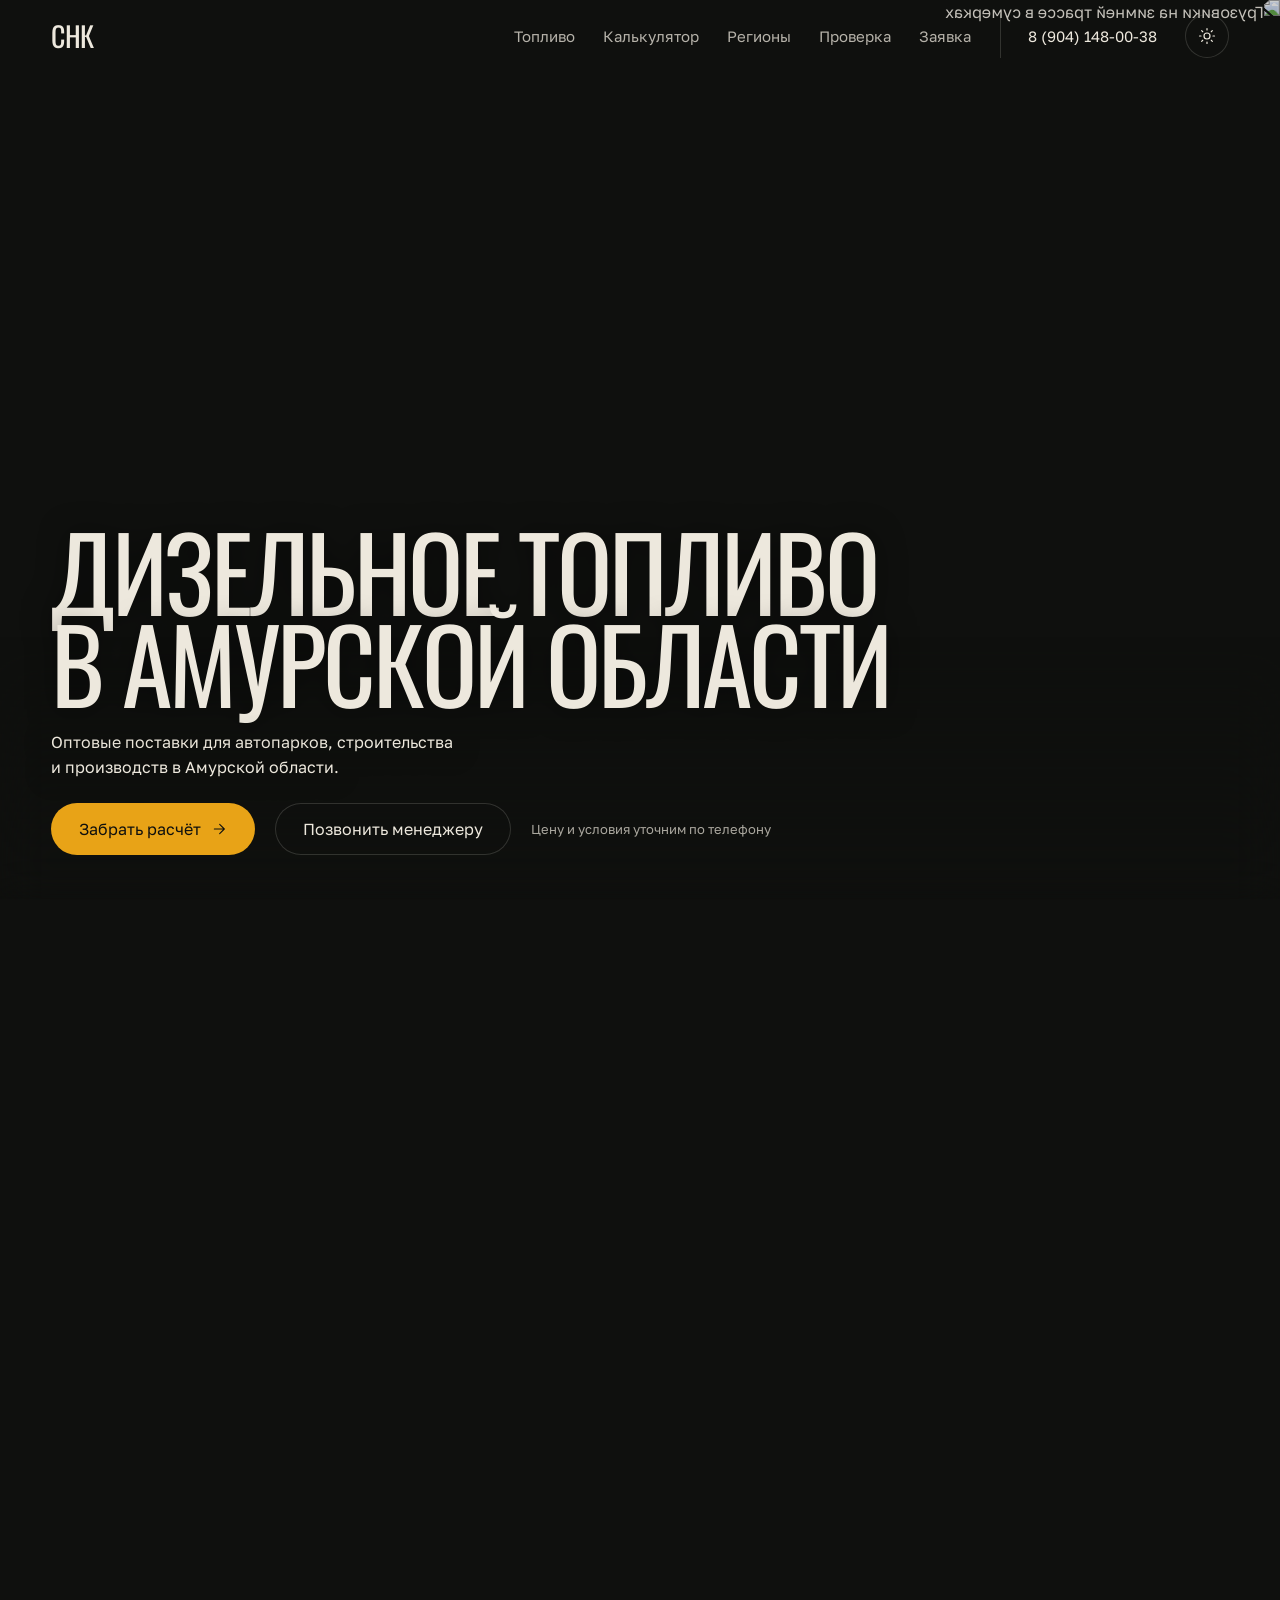
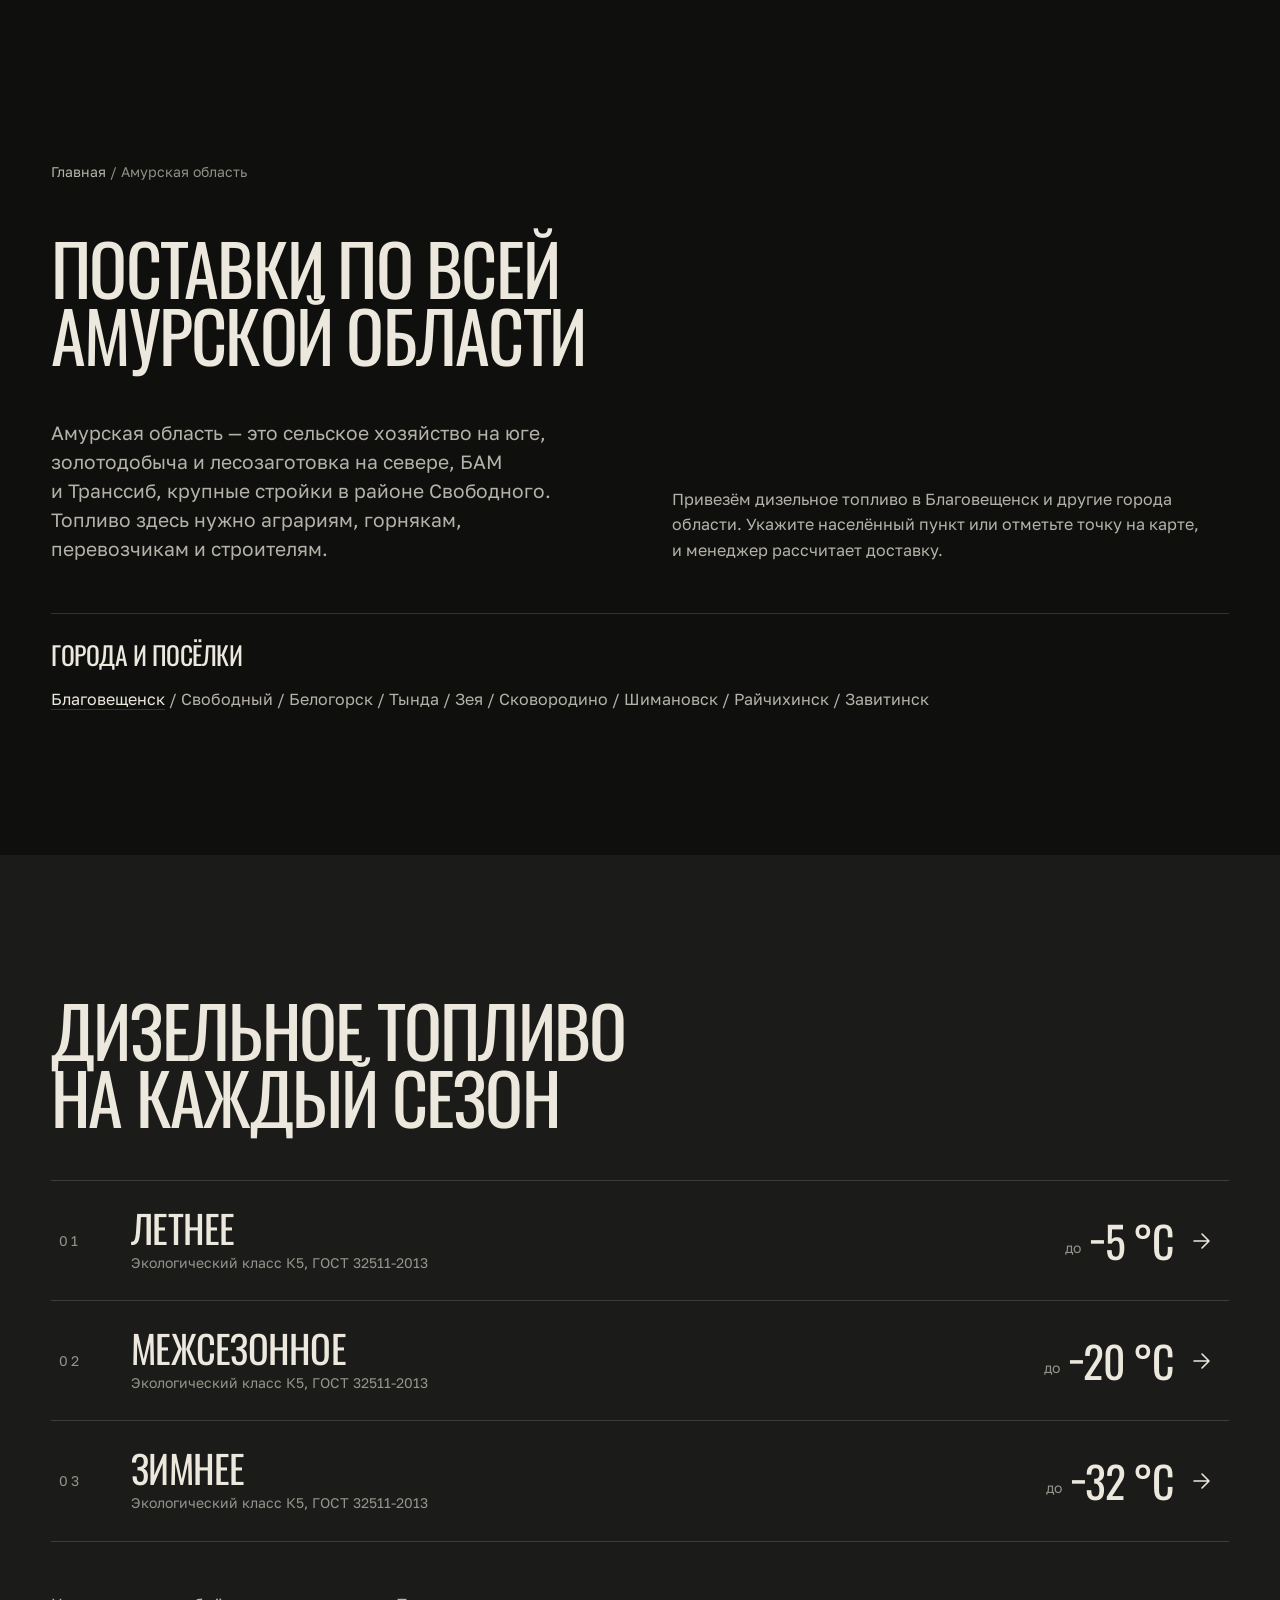
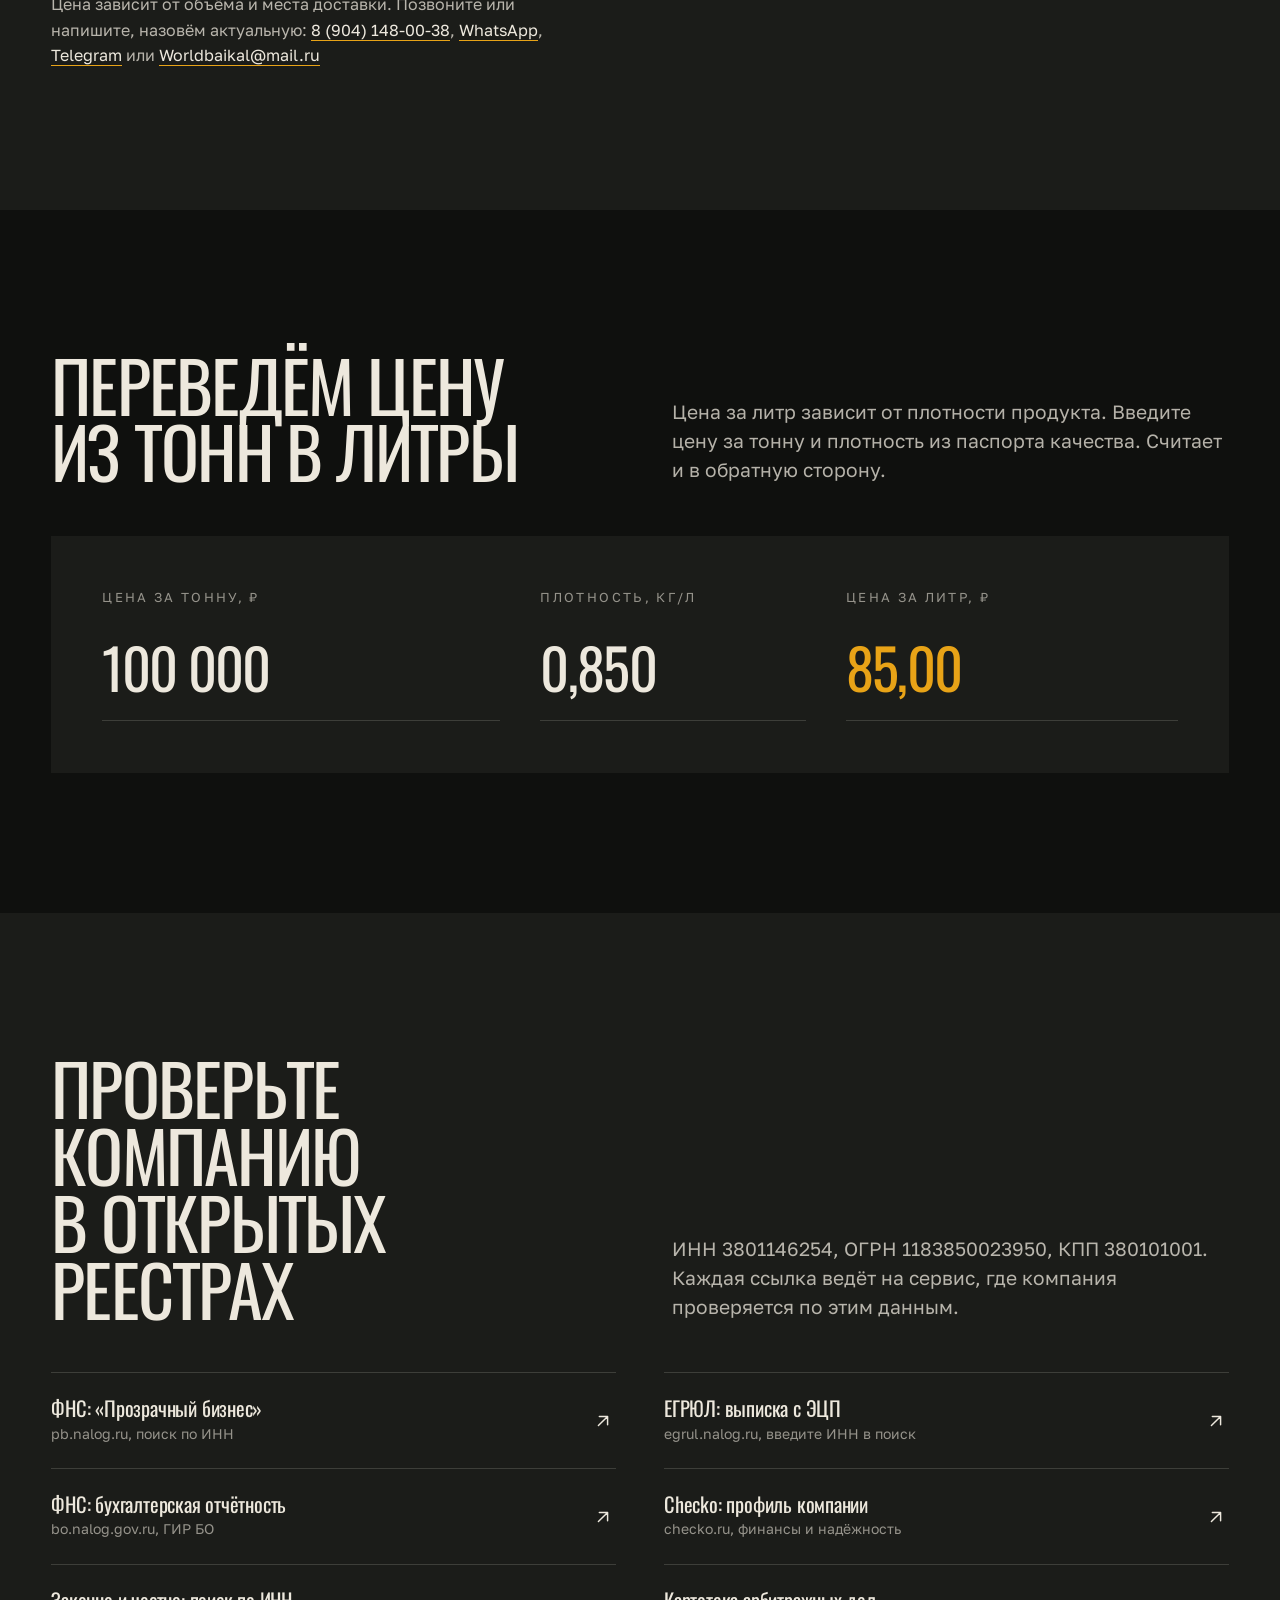
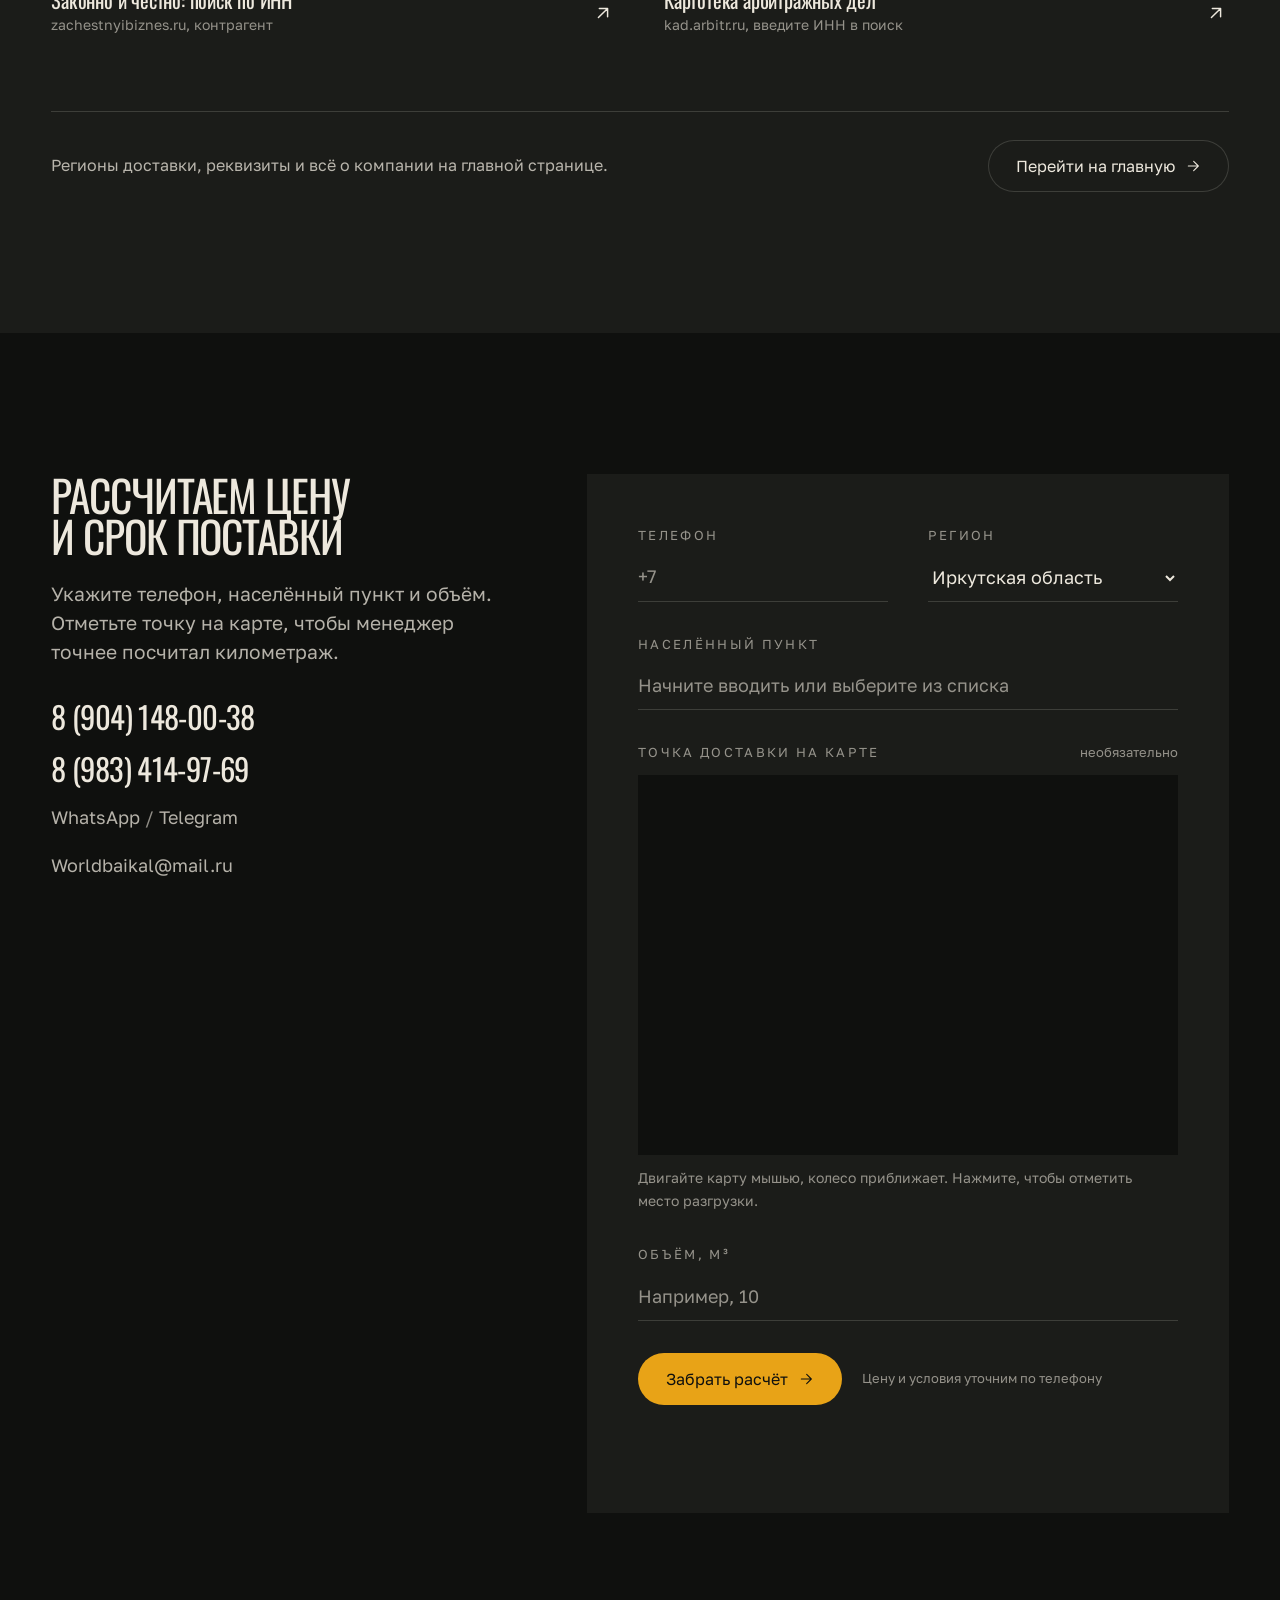
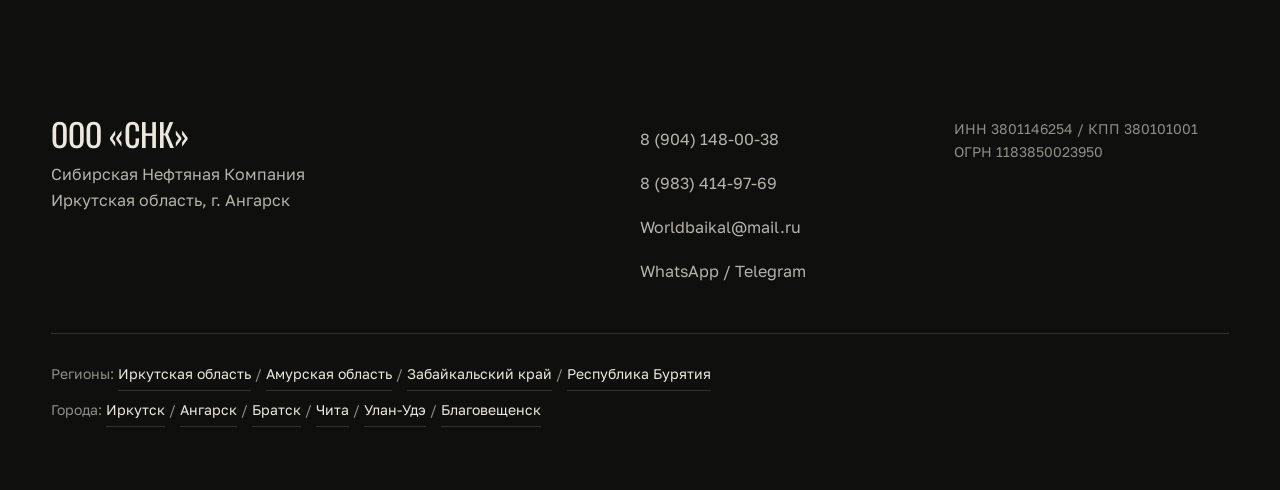
==== commit 50e1402b: "Карта: зум колесом мыши, тёмная карта в тёмной теме" ====
--- a/mockups/a-mazut/amurskaya-oblast/index.html
+++ b/mockups/a-mazut/amurskaya-oblast/index.html
@@ -23,10 +23,10 @@
 <header class="top" id="top">
   <a class="logo rise" style="--d:300ms" href="../" aria-label="ООО «СНК», на главную">СНК</a>
   <nav class="nav rise" style="--d:420ms" aria-label="Основная навигация">
-    <a href="../#fuel">Топливо</a>
-    <a href="../#calc">Калькулятор</a>
+    <a href="#fuel">Топливо</a>
+    <a href="#calc">Калькулятор</a>
     <a href="../#regions">Регионы</a>
-    <a href="../#verify">Проверка</a>
+    <a href="#verify">Проверка</a>
     <a href="#order">Заявка</a>
     <a class="nav__tel" href="tel:89041480038">8 (904) 148-00-38</a>
     <button class="theme" id="theme" type="button" aria-label="Светлая тема" aria-pressed="false">
@@ -102,6 +102,37 @@
         <a href="tel:89041480038">8 (904) 148-00-38</a>, <a href="https://wa.me/79041480038" target="_blank" rel="noopener">WhatsApp</a>, <a href="https://t.me/+79041480038" target="_blank" rel="noopener">Telegram</a> или <a href="mailto:Worldbaikal@mail.ru">Worldbaikal@mail.ru</a></p>
     </section>
 
+    <section class="sec calc" id="calc">
+      <div class="sec__head">
+        <h2 class="rise">Переведём цену<br>из&nbsp;тонн в&nbsp;литры</h2>
+        <p class="lead rise" style="--d:100ms">Цена за&nbsp;литр зависит от&nbsp;плотности продукта. Введите цену за&nbsp;тонну и&nbsp;плотность из&nbsp;паспорта качества. Считает и&nbsp;в&nbsp;обратную сторону.</p>
+      </div>
+      <form class="conv rise" style="--d:150ms" id="conv" autocomplete="off" onsubmit="return false">
+        <label>Цена за&nbsp;тонну, ₽<input id="cTon" type="text" inputmode="decimal" value="100 000"></label>
+        <label>Плотность, кг/л<input id="cDen" type="text" inputmode="decimal" value="0,850"></label>
+        <label>Цена за&nbsp;литр, ₽<input id="cLit" type="text" inputmode="decimal" value="85,00"></label>
+      </form>
+    </section>
+
+    <section class="sec sec--alt verify" id="verify">
+      <div class="sec__head">
+        <h2 class="rise">Проверьте компанию<br>в&nbsp;открытых реестрах</h2>
+        <p class="lead rise" style="--d:100ms">ИНН&nbsp;3801146254, ОГРН&nbsp;1183850023950, КПП&nbsp;380101001. Каждая ссылка ведёт на&nbsp;сервис, где компания проверяется по&nbsp;этим данным.</p>
+      </div>
+      <ul class="links">
+        <li class="rise"><a href="https://pb.nalog.ru/search.html?mode=quick&amp;query=3801146254" target="_blank" rel="noopener noreferrer"><span>ФНС: «Прозрачный бизнес»</span><small>pb.nalog.ru, поиск по&nbsp;ИНН</small><svg viewBox="0 0 24 24" aria-hidden="true"><path d="M7 17 17 7M8 7h9v9"/></svg></a></li>
+        <li class="rise" style="--d:50ms"><a href="https://egrul.nalog.ru/index.html" target="_blank" rel="noopener noreferrer"><span>ЕГРЮЛ: выписка с&nbsp;ЭЦП</span><small>egrul.nalog.ru, введите ИНН в&nbsp;поиск</small><svg viewBox="0 0 24 24" aria-hidden="true"><path d="M7 17 17 7M8 7h9v9"/></svg></a></li>
+        <li class="rise" style="--d:100ms"><a href="https://bo.nalog.gov.ru/search?query=3801146254" target="_blank" rel="noopener noreferrer"><span>ФНС: бухгалтерская отчётность</span><small>bo.nalog.gov.ru, ГИР БО</small><svg viewBox="0 0 24 24" aria-hidden="true"><path d="M7 17 17 7M8 7h9v9"/></svg></a></li>
+        <li class="rise" style="--d:150ms"><a href="https://checko.ru/company/snk-1183850023950" target="_blank" rel="noopener noreferrer"><span>Checko: профиль компании</span><small>checko.ru, финансы и&nbsp;надёжность</small><svg viewBox="0 0 24 24" aria-hidden="true"><path d="M7 17 17 7M8 7h9v9"/></svg></a></li>
+        <li class="rise" style="--d:200ms"><a href="https://zachestnyibiznes.ru/search?query=3801146254" target="_blank" rel="noopener noreferrer"><span>Законно и&nbsp;честно: поиск по&nbsp;ИНН</span><small>zachestnyibiznes.ru, контрагент</small><svg viewBox="0 0 24 24" aria-hidden="true"><path d="M7 17 17 7M8 7h9v9"/></svg></a></li>
+        <li class="rise" style="--d:250ms"><a href="https://kad.arbitr.ru/" target="_blank" rel="noopener noreferrer"><span>Картотека арбитражных дел</span><small>kad.arbitr.ru, введите ИНН в&nbsp;поиск</small><svg viewBox="0 0 24 24" aria-hidden="true"><path d="M7 17 17 7M8 7h9v9"/></svg></a></li>
+      </ul>
+      <div class="tomain rise">
+        <p>Регионы доставки, реквизиты и&nbsp;всё о&nbsp;компании на&nbsp;главной странице.</p>
+        <a class="btn btn--line" href="../"><span class="btn__fill"></span><span class="btn__label">Перейти на&nbsp;главную<svg viewBox="0 0 24 24" aria-hidden="true"><path d="M5 12h14M13 5l7 7-7 7"/></svg></span></a>
+      </div>
+    </section>
+
     <section class="sec order" id="order">
       <div class="order__side">
         <h2 class="rise">Рассчитаем цену<br>и&nbsp;срок поставки</h2>
@@ -130,7 +161,7 @@
         <div class="wide mapbox">
           <span class="mapbox__label">Точка доставки на&nbsp;карте<em>необязательно</em></span>
           <div id="map" class="map" role="application" aria-label="Карта: нажмите, чтобы отметить место доставки"></div>
-          <p class="mapbox__info" id="mapInfo">Нажмите на&nbsp;карту, чтобы отметить место разгрузки.</p>
+          <p class="mapbox__info" id="mapInfo">Двигайте карту мышью, колесо приближает. Нажмите, чтобы отметить место разгрузки.</p>
           <input type="hidden" name="coords" id="coords">
         </div>
 
--- a/mockups/a-mazut/styles.css
+++ b/mockups/a-mazut/styles.css
@@ -17,7 +17,7 @@
   --accent-ink: #E8A317;            /* акцент для текста; в светлой теме темнее ради контраста */
   --panel: var(--surface);          /* фон вложенных панелей (форма, калькулятор) */
   --glass: rgb(15 16 14 / .82);
-  --map-filter: var(--map-filter);
+  --map-filter: grayscale(1) invert(1) brightness(.85) contrast(.9);
   --ease: cubic-bezier(.22, 1, .36, 1);
   --pad: clamp(20px, 4vw, 64px);
   --display: 'Oswald', 'Arial Narrow', sans-serif;
@@ -305,3 +305,7 @@
   .rise, .rise.is-in { opacity: 1; transform: none; filter: none; transition: none; }
   .btn__fill, .row a::before, .btn__label svg, .row__a, .links svg { transition: none; }
 }
+
+/* переход со страницы города на главную */
+.tomain { display: flex; flex-wrap: wrap; align-items: center; justify-content: space-between; gap: 16px 32px; width: 100%; max-width: 1280px; padding-top: 28px; box-shadow: 0 -1px 0 var(--line); }
+.tomain p { color: var(--ink-2); }
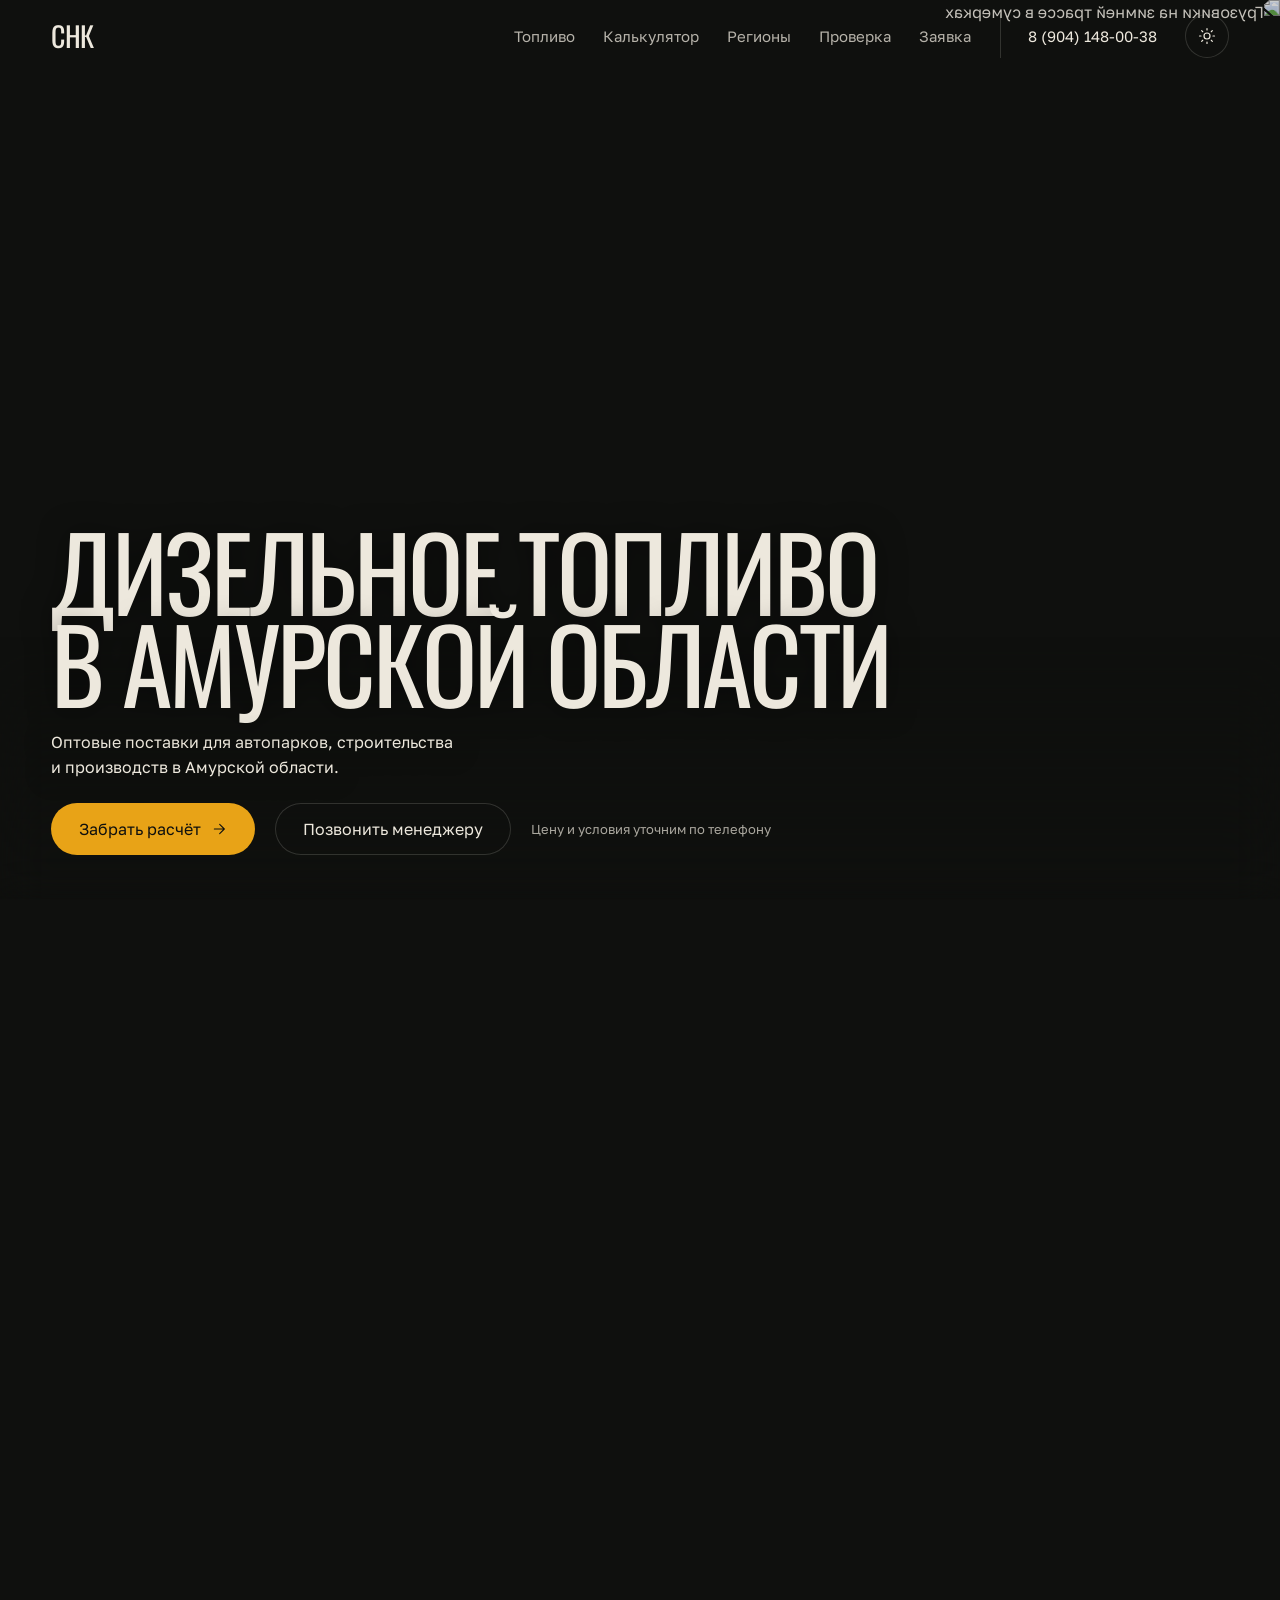
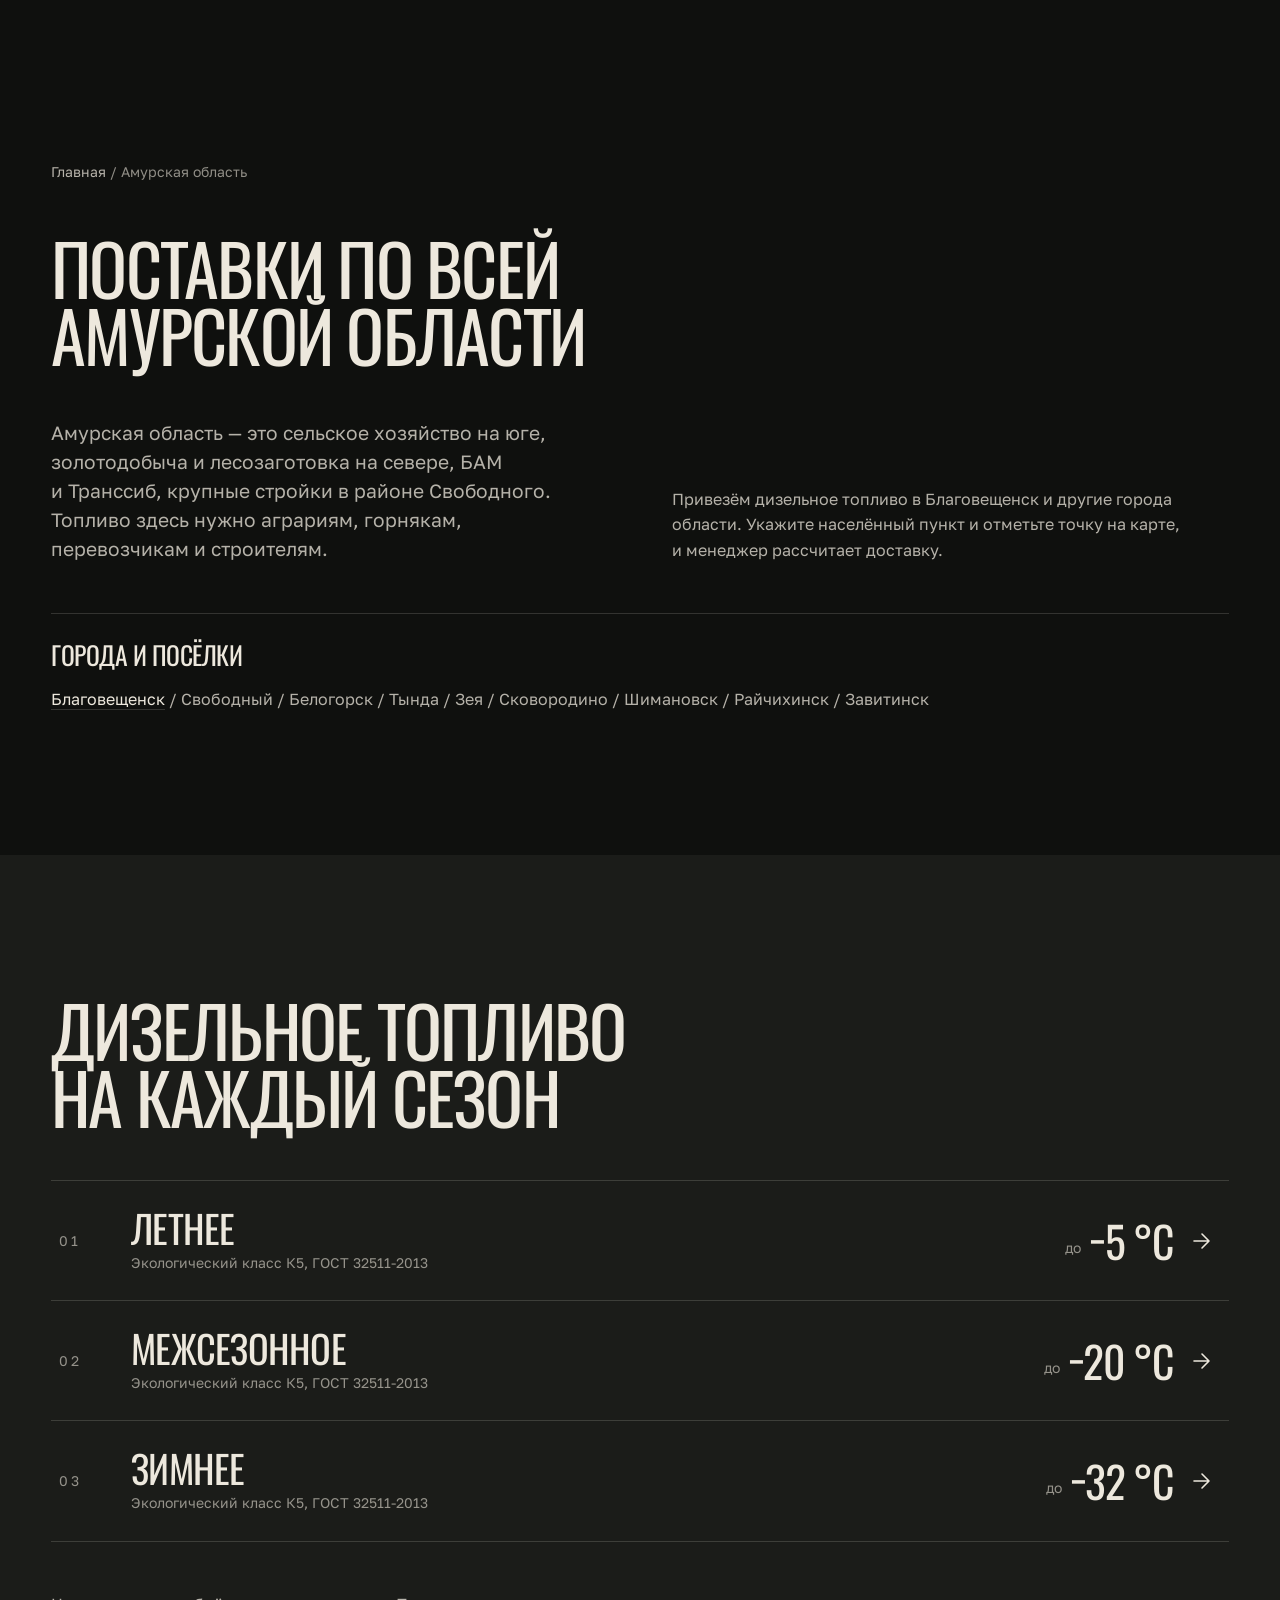
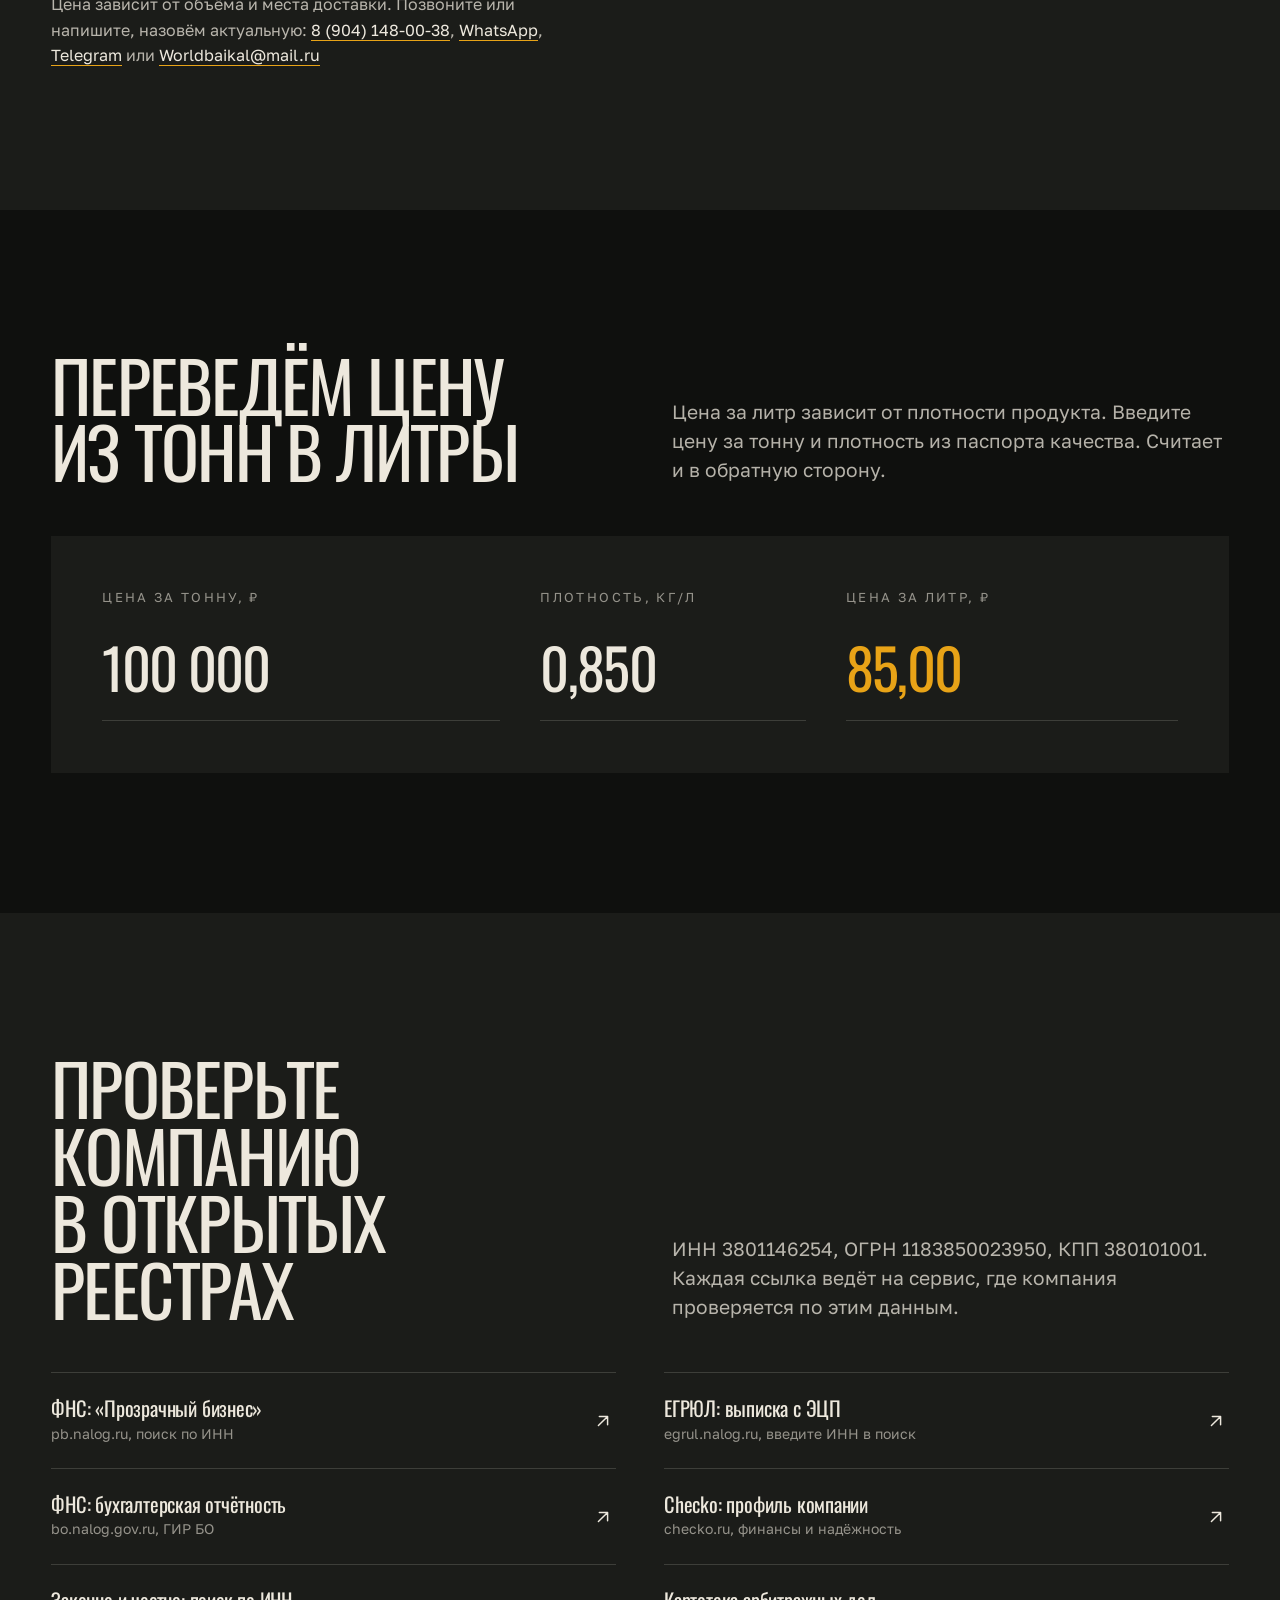
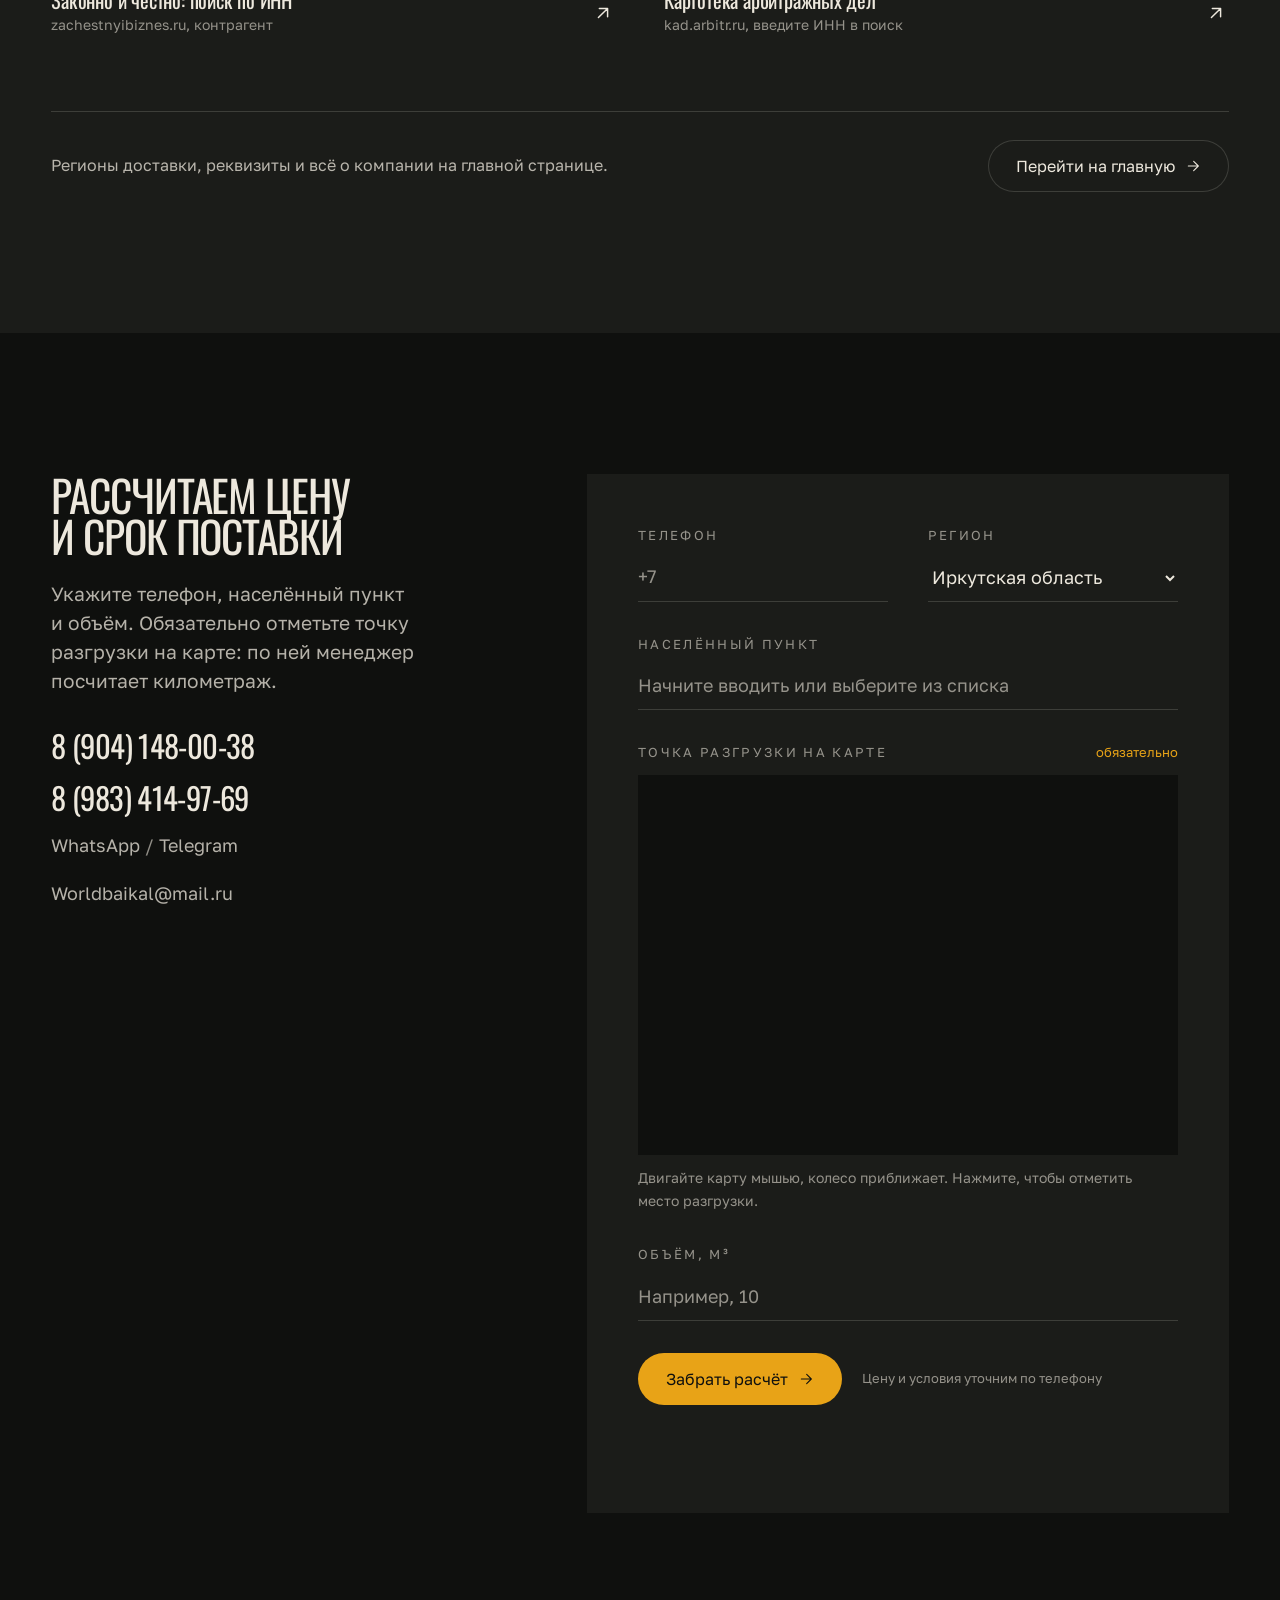
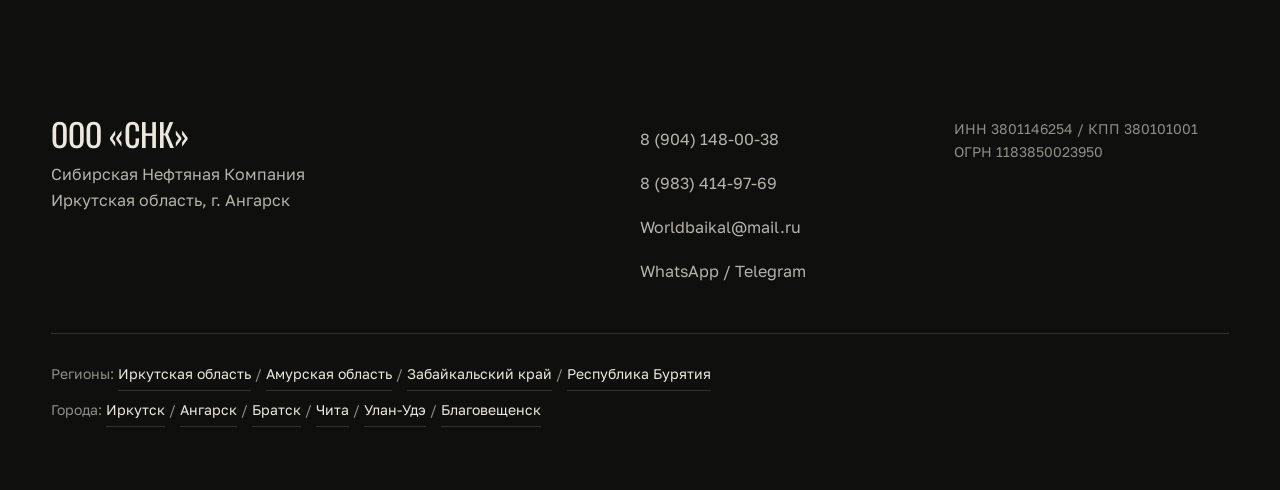
==== commit 526b117a: "Точка разгрузки на карте обязательна для заявки" ====
--- a/mockups/a-mazut/amurskaya-oblast/index.html
+++ b/mockups/a-mazut/amurskaya-oblast/index.html
@@ -64,7 +64,7 @@
       <h2 class="rise">Поставки по&nbsp;всей<br>Амурской области</h2>
       <div class="place__text">
         <p class="lead rise">Амурская область&nbsp;— это сельское хозяйство на&nbsp;юге, золотодобыча и&nbsp;лесозаготовка на&nbsp;севере, БАМ и&nbsp;Транссиб, крупные стройки в&nbsp;районе Свободного. Топливо здесь нужно аграриям, горнякам, перевозчикам и&nbsp;строителям.</p>
-        <p class="rise" style="--d:100ms">Привезём дизельное топливо в&nbsp;Благовещенск и&nbsp;другие города области. Укажите населённый пункт или отметьте точку на&nbsp;карте, и&nbsp;менеджер рассчитает доставку.</p>
+        <p class="rise" style="--d:100ms">Привезём дизельное топливо в&nbsp;Благовещенск и&nbsp;другие города области. Укажите населённый пункт и&nbsp;отметьте точку на&nbsp;карте, и&nbsp;менеджер рассчитает доставку.</p>
       </div>
       <div class="towns rise"><h3>Города и&nbsp;посёлки</h3><p><a href="../blagoveshchensk/">Благовещенск</a> / Свободный / Белогорск / Тында / Зея / Сковородино / Шимановск / Райчихинск / Завитинск</p></div>
     </section>
@@ -136,7 +136,7 @@
     <section class="sec order" id="order">
       <div class="order__side">
         <h2 class="rise">Рассчитаем цену<br>и&nbsp;срок поставки</h2>
-        <p class="lead rise" style="--d:100ms">Укажите телефон, населённый пункт и&nbsp;объём. Отметьте точку на&nbsp;карте, чтобы менеджер точнее посчитал километраж.</p>
+        <p class="lead rise" style="--d:100ms">Укажите телефон, населённый пункт и&nbsp;объём. Обязательно отметьте точку разгрузки на&nbsp;карте: по&nbsp;ней менеджер посчитает километраж.</p>
         <p class="contacts rise" style="--d:200ms">
           <a href="tel:89041480038">8 (904) 148-00-38</a>
           <a href="tel:89834149769">8 (983) 414-97-69</a>
@@ -159,7 +159,7 @@
         <datalist id="places"></datalist>
 
         <div class="wide mapbox">
-          <span class="mapbox__label">Точка доставки на&nbsp;карте<em>необязательно</em></span>
+          <span class="mapbox__label">Точка разгрузки на&nbsp;карте<em class="req">обязательно</em></span>
           <div id="map" class="map" role="application" aria-label="Карта: нажмите, чтобы отметить место доставки"></div>
           <p class="mapbox__info" id="mapInfo">Двигайте карту мышью, колесо приближает. Нажмите, чтобы отметить место разгрузки.</p>
           <input type="hidden" name="coords" id="coords">
--- a/mockups/a-mazut/styles.css
+++ b/mockups/a-mazut/styles.css
@@ -309,3 +309,8 @@
 /* переход со страницы города на главную */
 .tomain { display: flex; flex-wrap: wrap; align-items: center; justify-content: space-between; gap: 16px 32px; width: 100%; max-width: 1280px; padding-top: 28px; box-shadow: 0 -1px 0 var(--line); }
 .tomain p { color: var(--ink-2); }
+
+/* точка на карте обязательна: подсветка, если её нет */
+.mapbox__label .req { color: var(--accent-ink); }
+.mapbox.is-error .map { box-shadow: 0 0 0 2px var(--accent-ink); }
+.mapbox.is-error .mapbox__info { color: var(--accent-ink); }
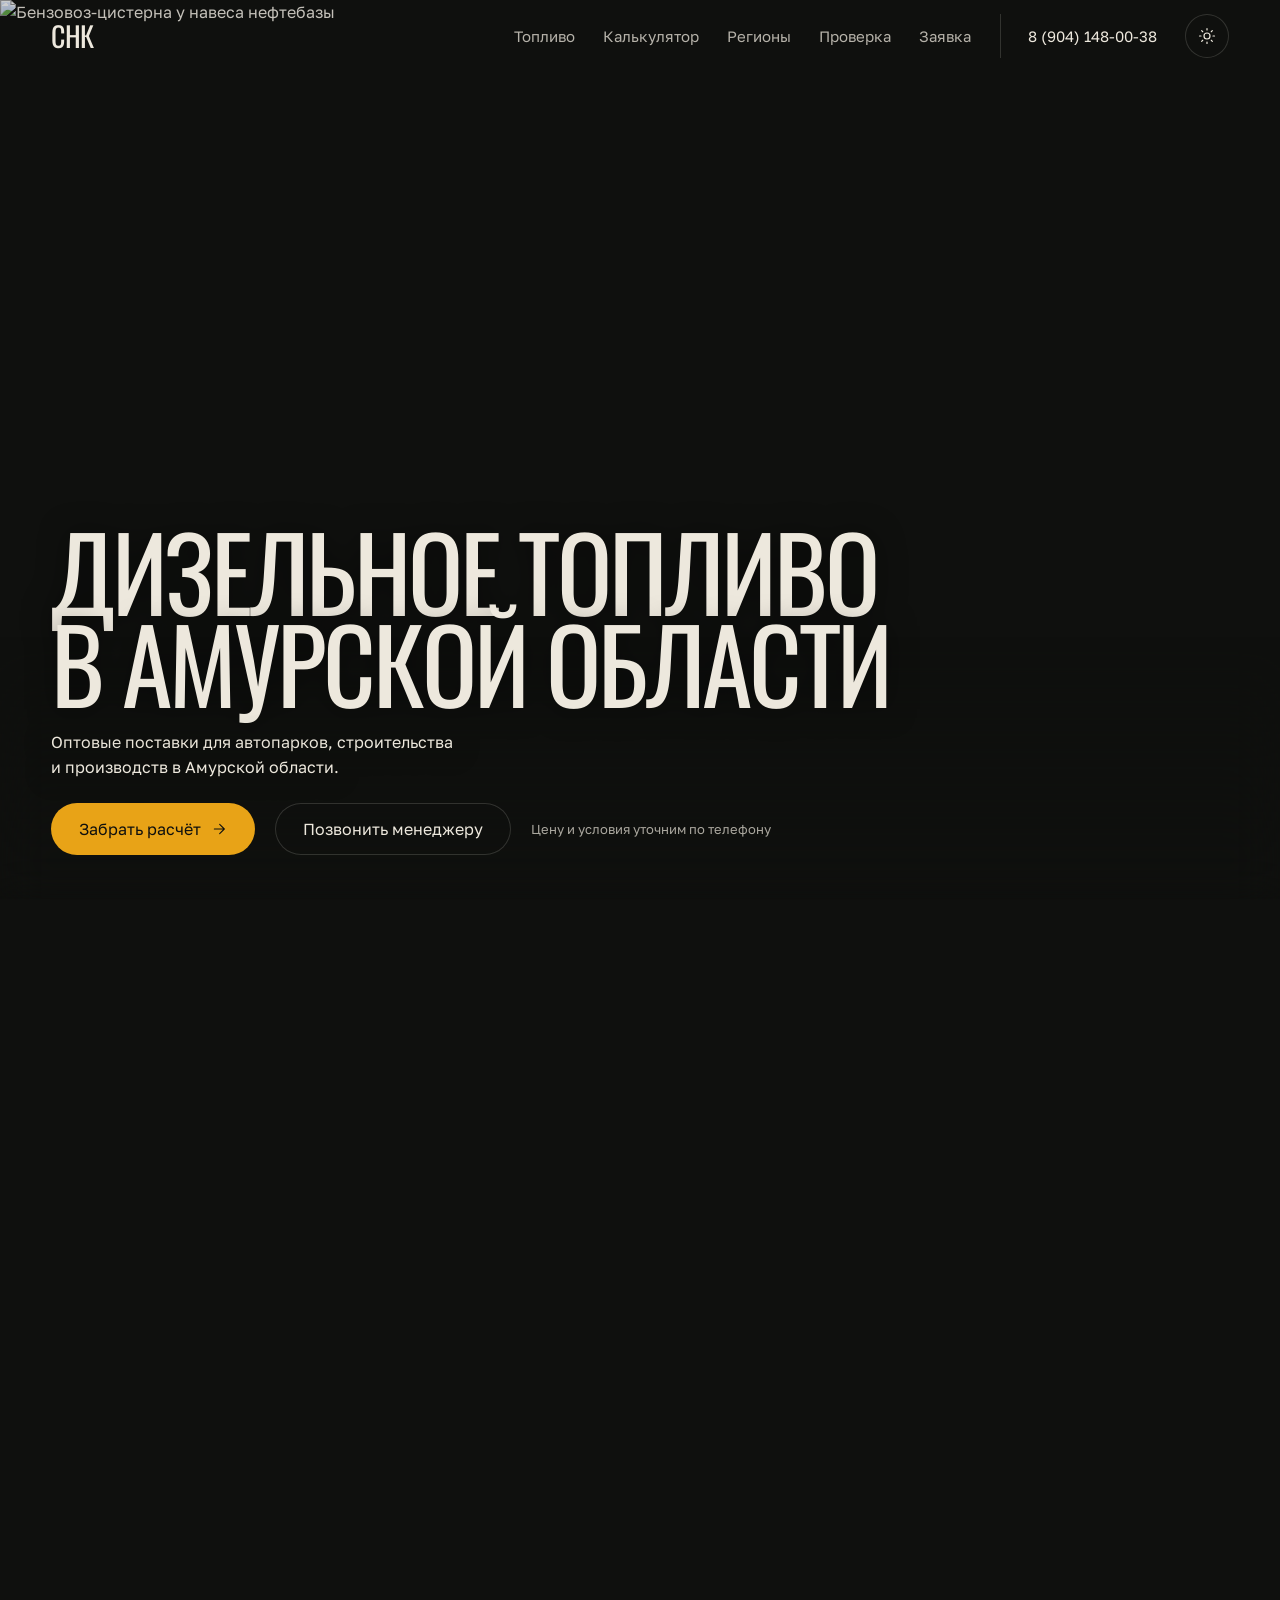
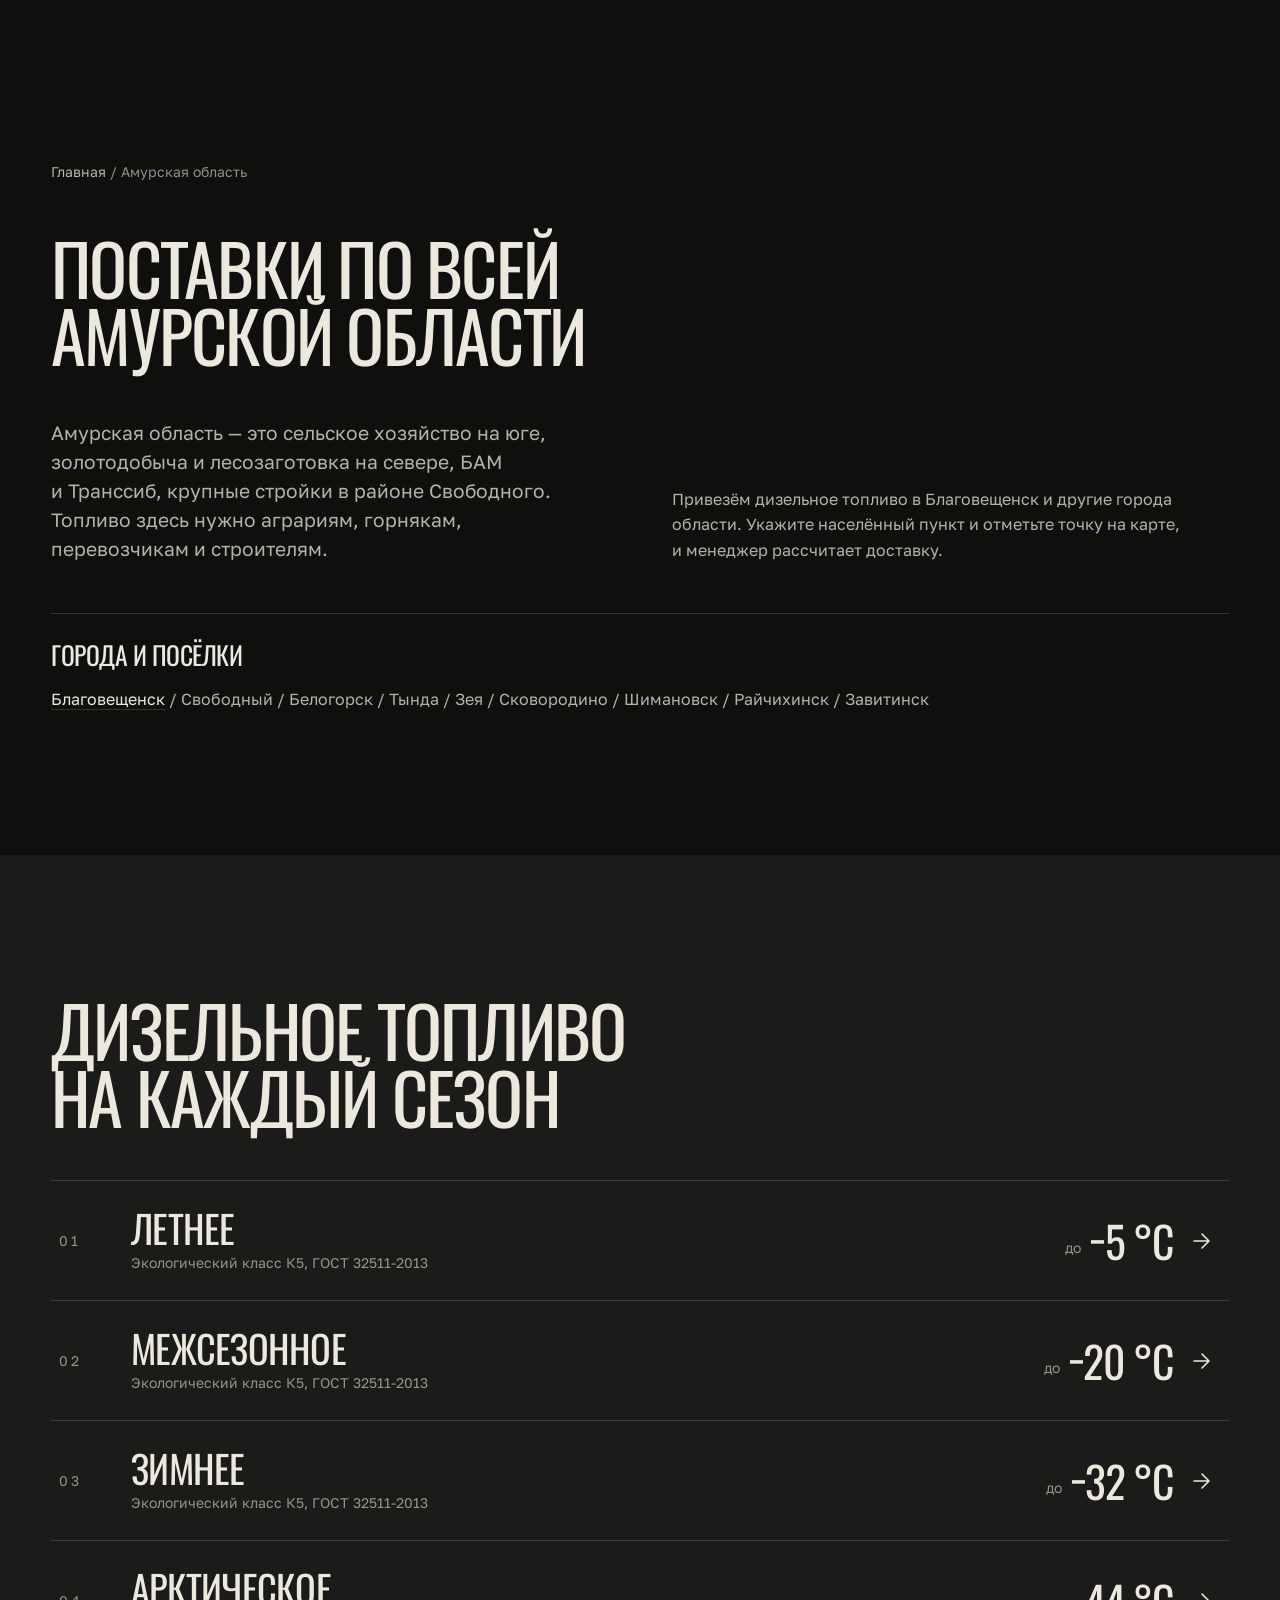
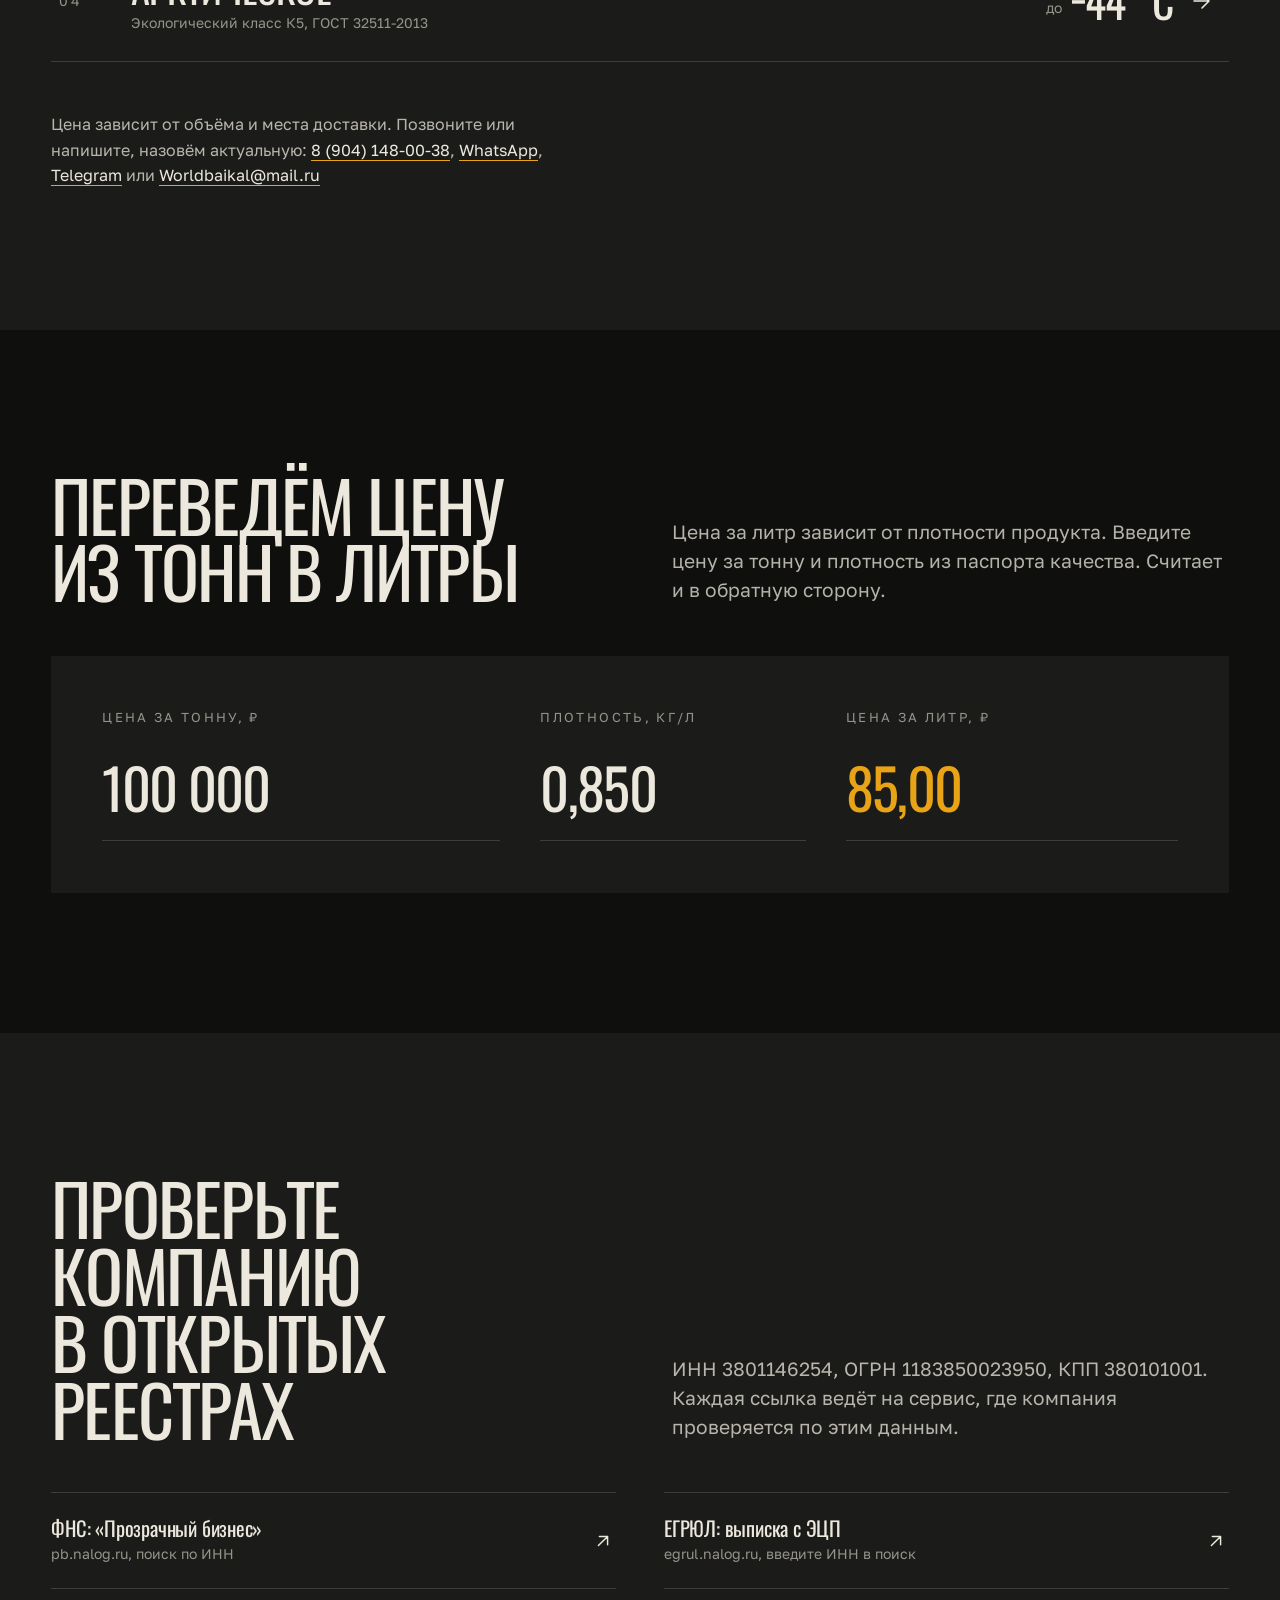
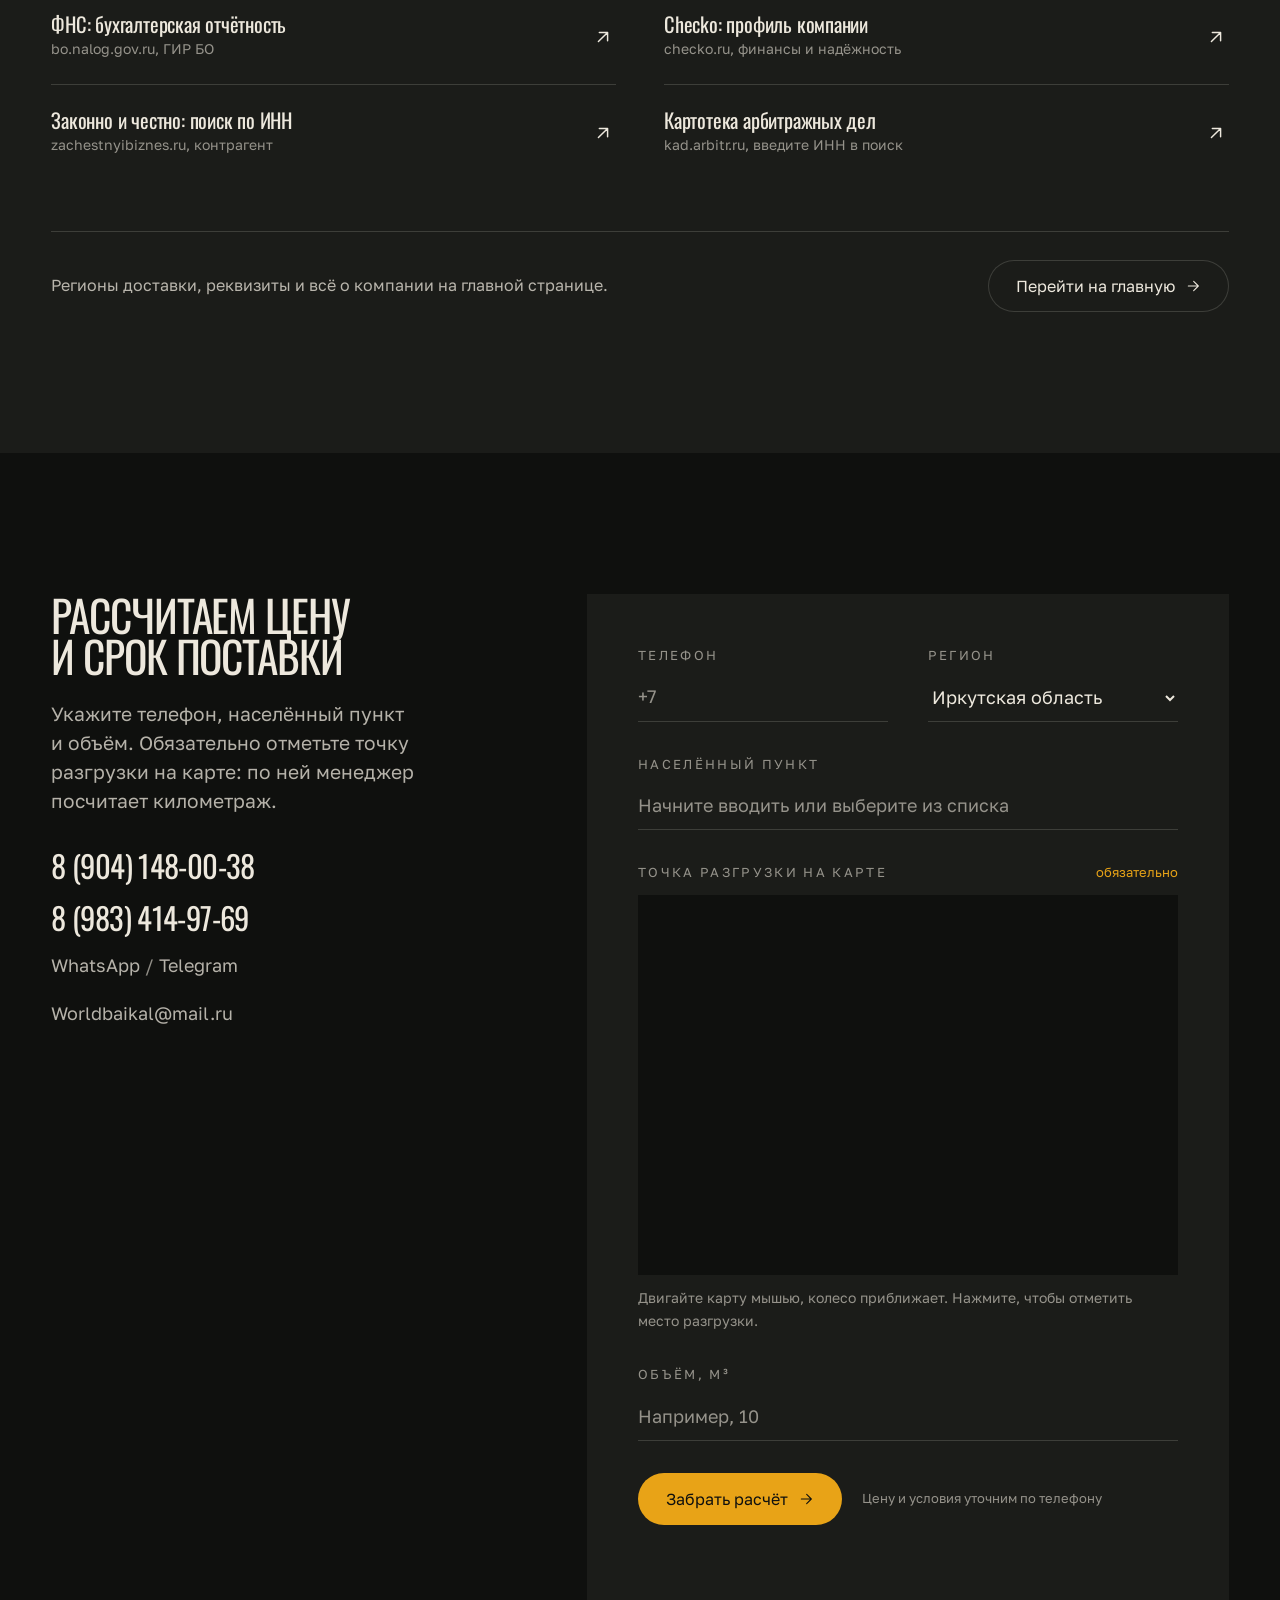
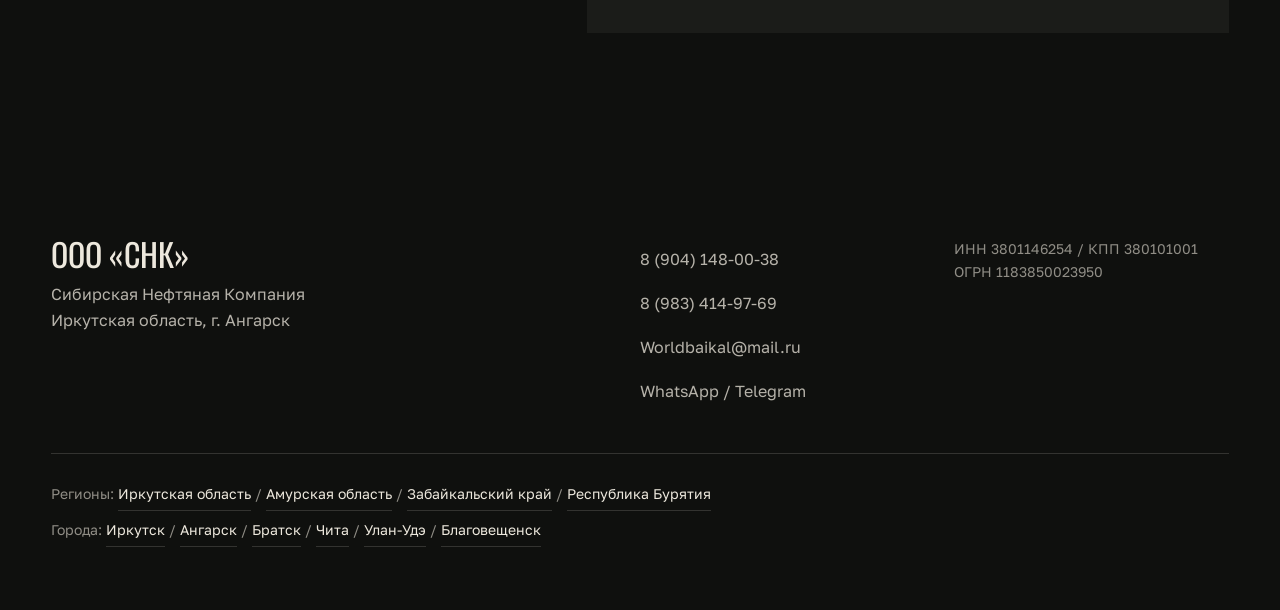
==== commit 0ff4604d: "Фото с бензовозом и карьерами, добавлено арктическое ДТ" ====
--- a/mockups/a-mazut/amurskaya-oblast/index.html
+++ b/mockups/a-mazut/amurskaya-oblast/index.html
@@ -39,11 +39,11 @@
 <main>
   <section class="hero" id="hero">
     <div class="hero__media">
-      <img src="https://images.unsplash.com/photo-1578857371787-189d8b9eda84?w=1600&q=75&auto=format&fit=crop"
-           srcset="https://images.unsplash.com/photo-1578857371787-189d8b9eda84?w=900&q=70&auto=format&fit=crop 900w,
-                   https://images.unsplash.com/photo-1578857371787-189d8b9eda84?w=1600&q=75&auto=format&fit=crop 1600w,
-                   https://images.unsplash.com/photo-1578857371787-189d8b9eda84?w=2400&q=75&auto=format&fit=crop 2400w"
-           sizes="100vw" alt="Грузовики на зимней трассе в сумерках" width="2400" height="1600">
+      <img src="https://images.unsplash.com/photo-1708577580884-e23b50d4a205?w=1600&q=75&auto=format&fit=crop"
+           srcset="https://images.unsplash.com/photo-1708577580884-e23b50d4a205?w=900&q=70&auto=format&fit=crop 900w,
+                   https://images.unsplash.com/photo-1708577580884-e23b50d4a205?w=1600&q=75&auto=format&fit=crop 1600w,
+                   https://images.unsplash.com/photo-1708577580884-e23b50d4a205?w=2400&q=75&auto=format&fit=crop 2400w"
+           sizes="100vw" alt="Бензовоз-цистерна у навеса нефтебазы" width="2400" height="1600">
       <div class="hero__veil"></div>
     </div>
     <div class="hero__content">
@@ -93,6 +93,14 @@
             <span class="row__n">03</span>
             <span class="row__name">Зимнее<small>Экологический класс&nbsp;К5, ГОСТ&nbsp;32511-2013</small></span>
             <span class="row__t"><small>до</small>−32&nbsp;°C</span>
+            <svg class="row__a" viewBox="0 0 24 24" aria-hidden="true"><path d="M5 12h14M13 5l7 7-7 7"/></svg>
+          </a>
+        </li>
+        <li class="row rise" style="--d:300ms">
+          <a href="#order">
+            <span class="row__n">04</span>
+            <span class="row__name">Арктическое<small>Экологический класс&nbsp;К5, ГОСТ&nbsp;32511-2013</small></span>
+            <span class="row__t"><small>до</small>−44&nbsp;°C</span>
             <svg class="row__a" viewBox="0 0 24 24" aria-hidden="true"><path d="M5 12h14M13 5l7 7-7 7"/></svg>
           </a>
         </li>
--- a/mockups/a-mazut/styles.css
+++ b/mockups/a-mazut/styles.css
@@ -119,8 +119,7 @@
 /* ---------- HERO, схема A (HERO-03 pinned) ---------- */
 .hero { position: relative; height: 180vh; color: var(--ink); } /* цвет задаём явно: герой всегда на тёмном фото */
 .hero__media { position: sticky; top: 0; height: 100svh; overflow: hidden; }
-/* кадр отзеркален: грузовики уходят вправо, левый нижний угол остаётся тихим под текст */
-.hero__media img { width: 100%; height: 100%; object-fit: cover; object-position: 30% 60%; display: block; transform: scaleX(-1); filter: saturate(.75) contrast(1.08) brightness(.8); }
+.hero__media img { width: 100%; height: 100%; object-fit: cover; object-position: 50% 60%; display: block; filter: saturate(.75) contrast(1.08) brightness(.8); }
 .hero__veil {
   position: absolute; inset: auto 0 0 0; height: 65%;
   backdrop-filter: blur(24px); -webkit-backdrop-filter: blur(24px);
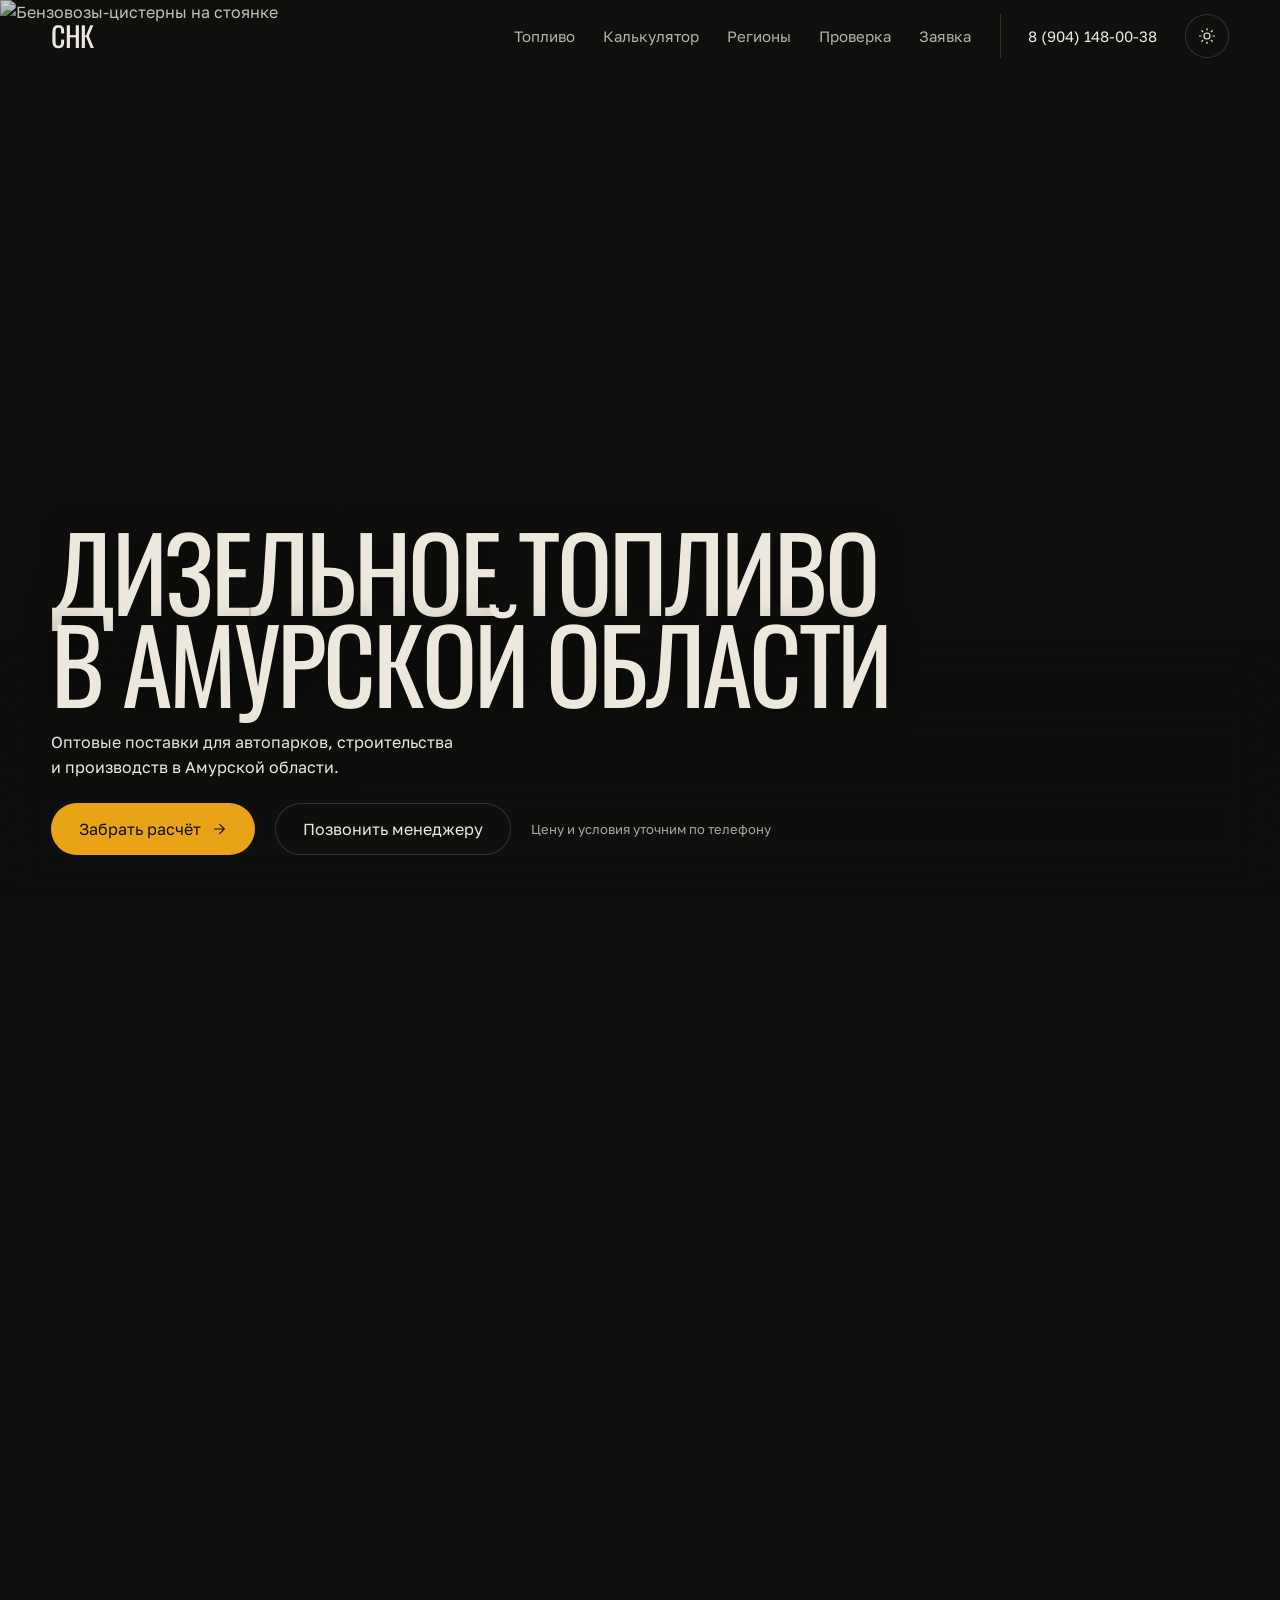
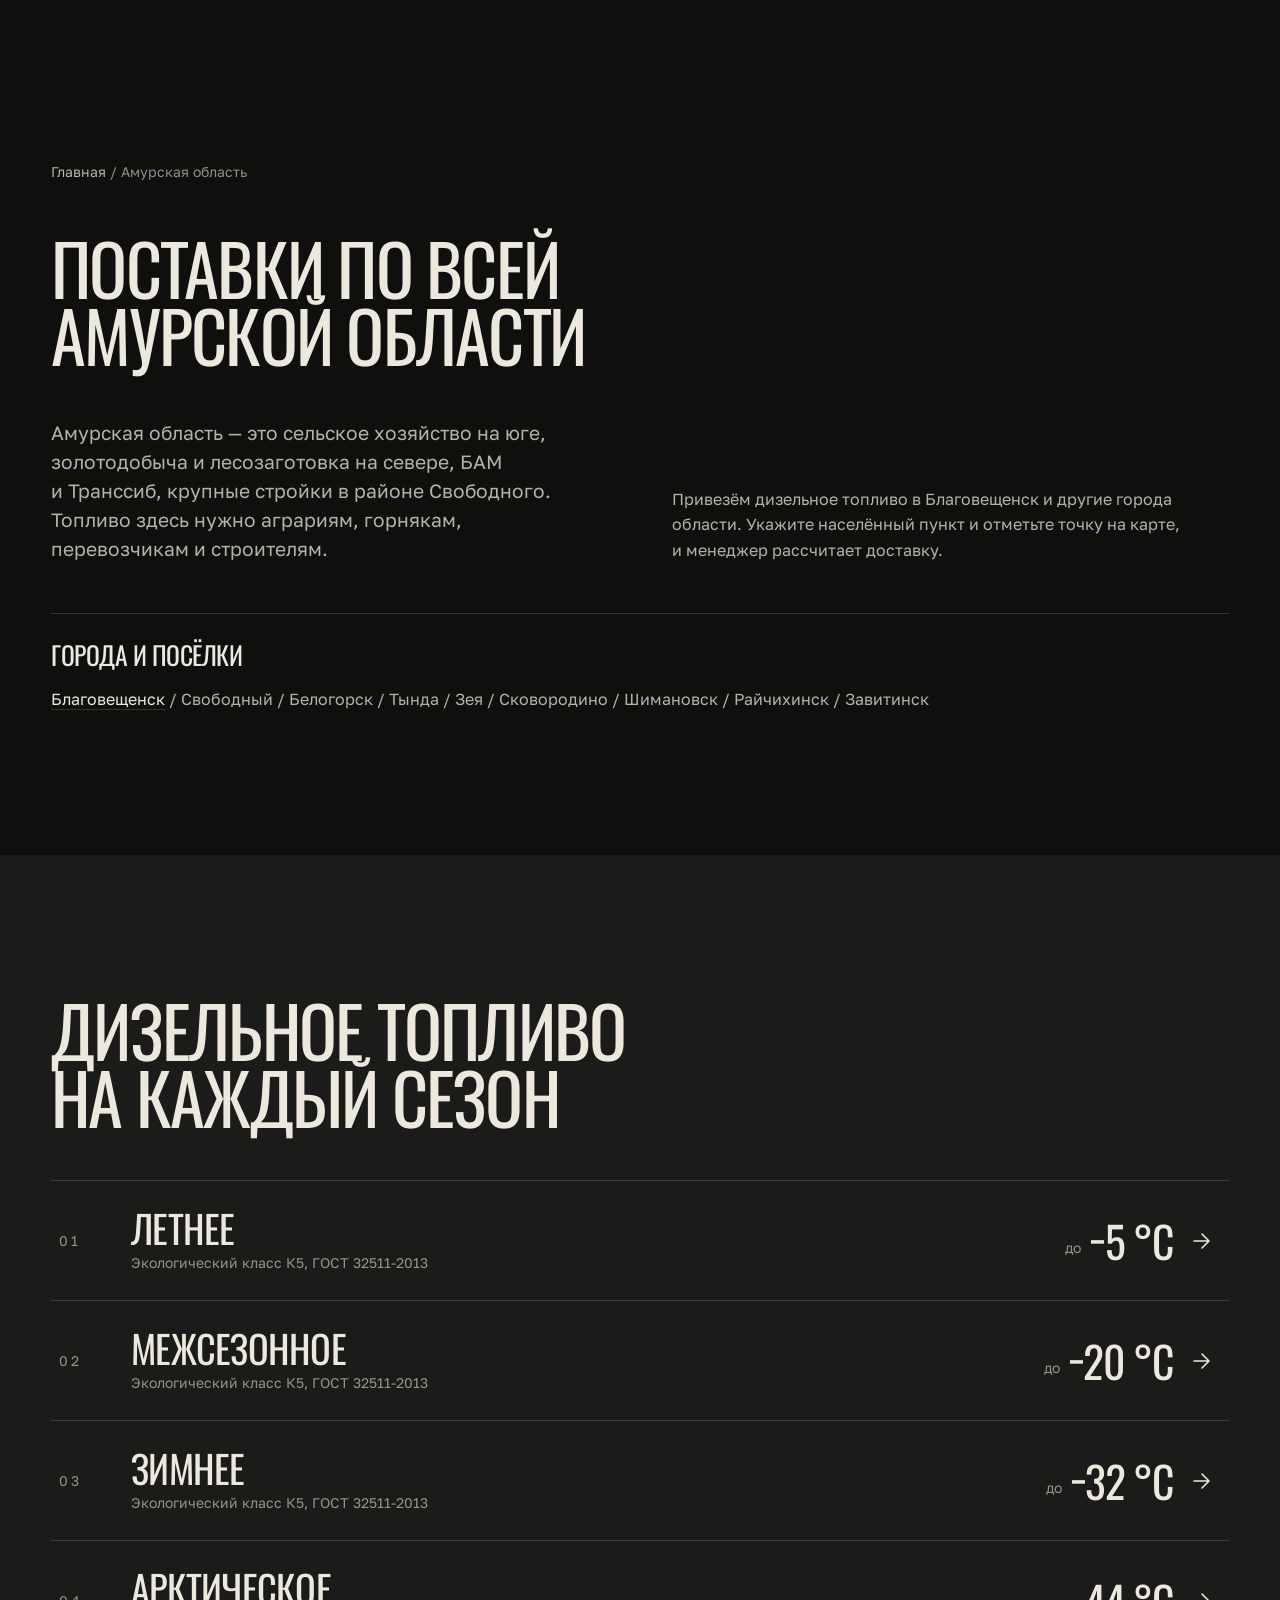
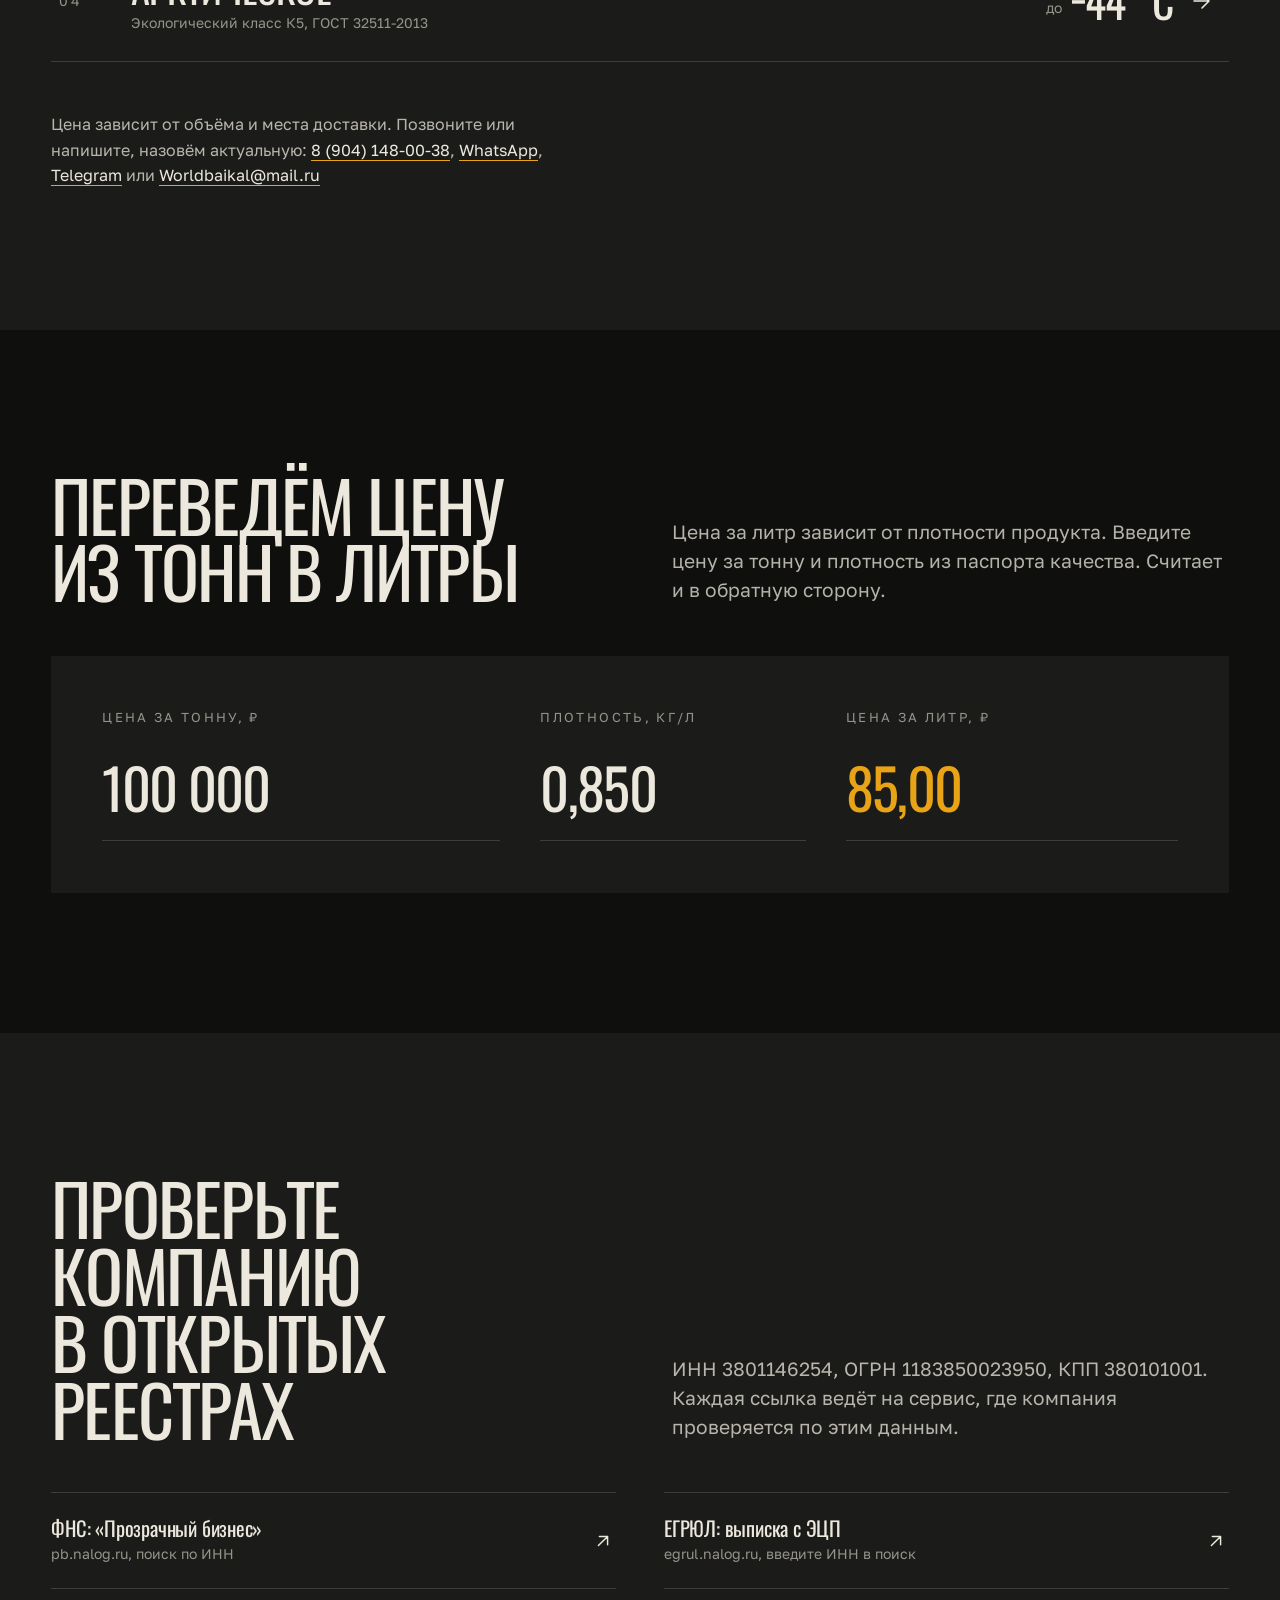
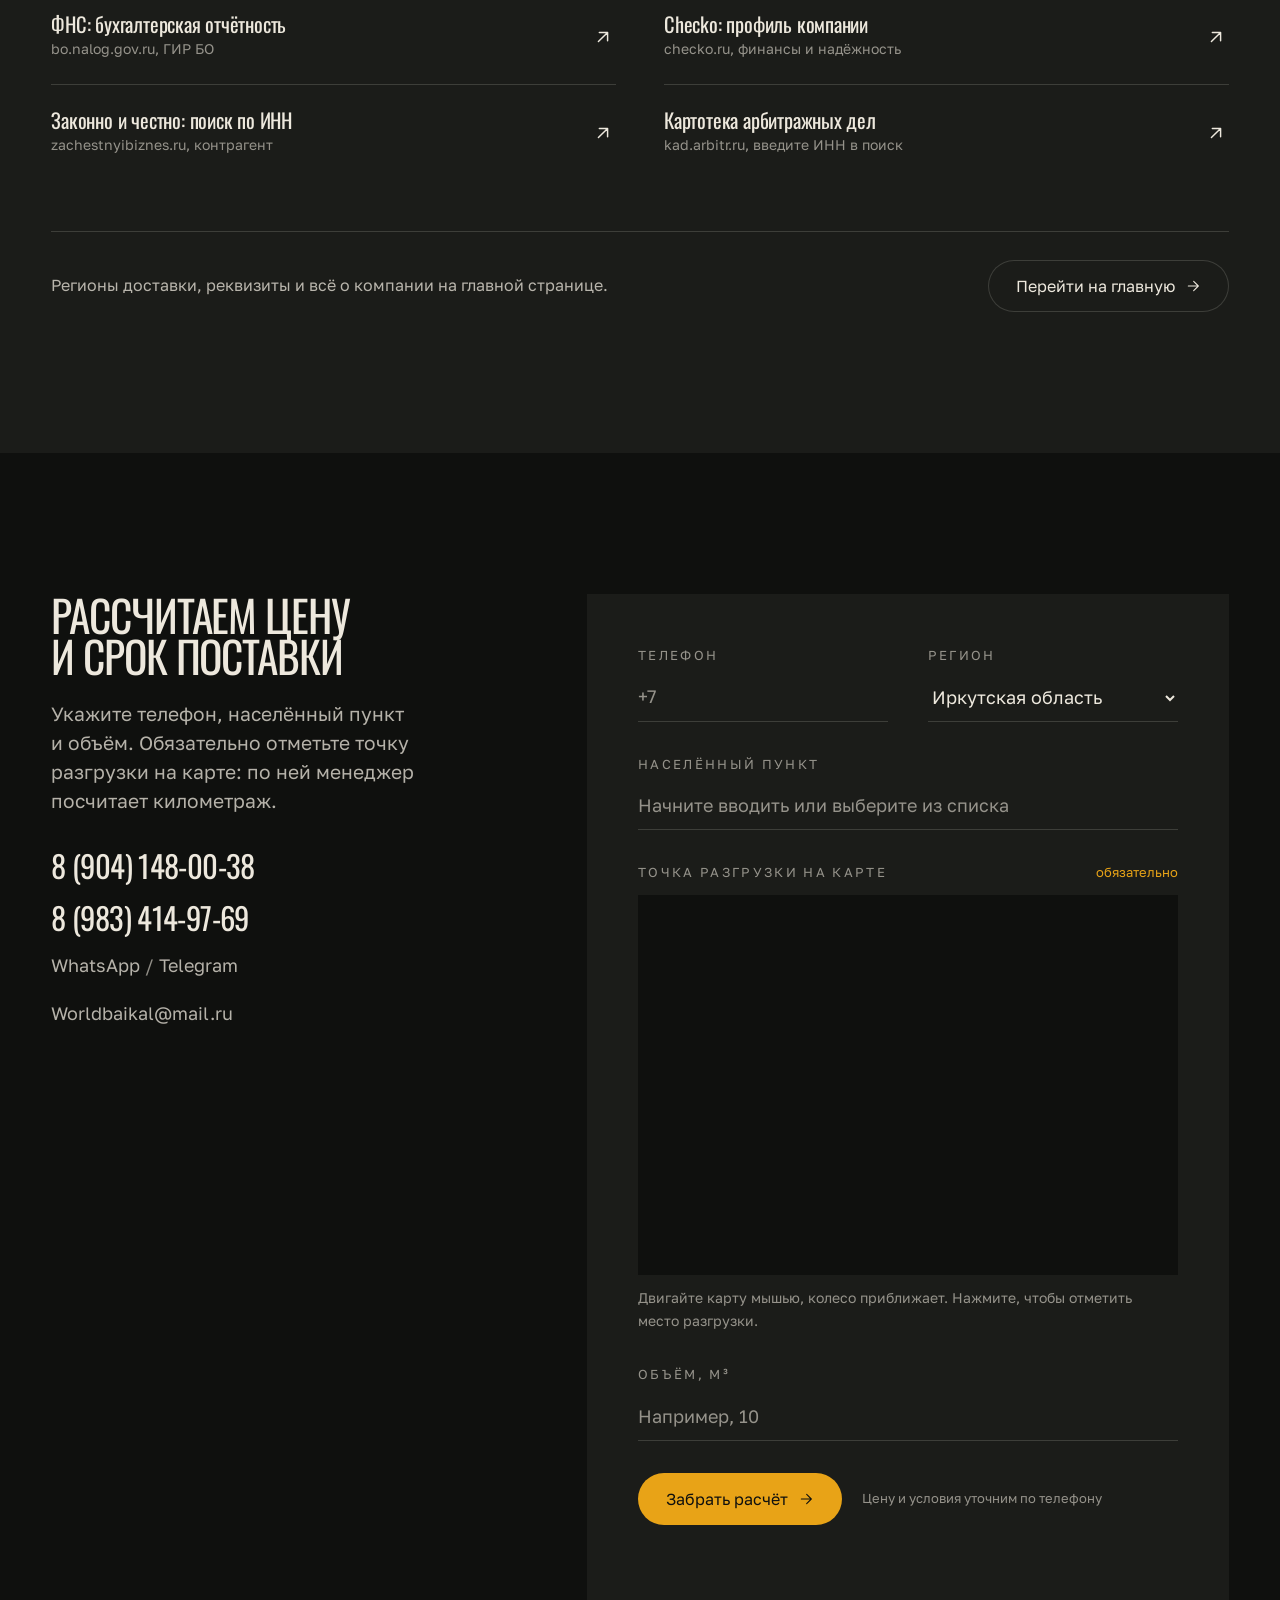
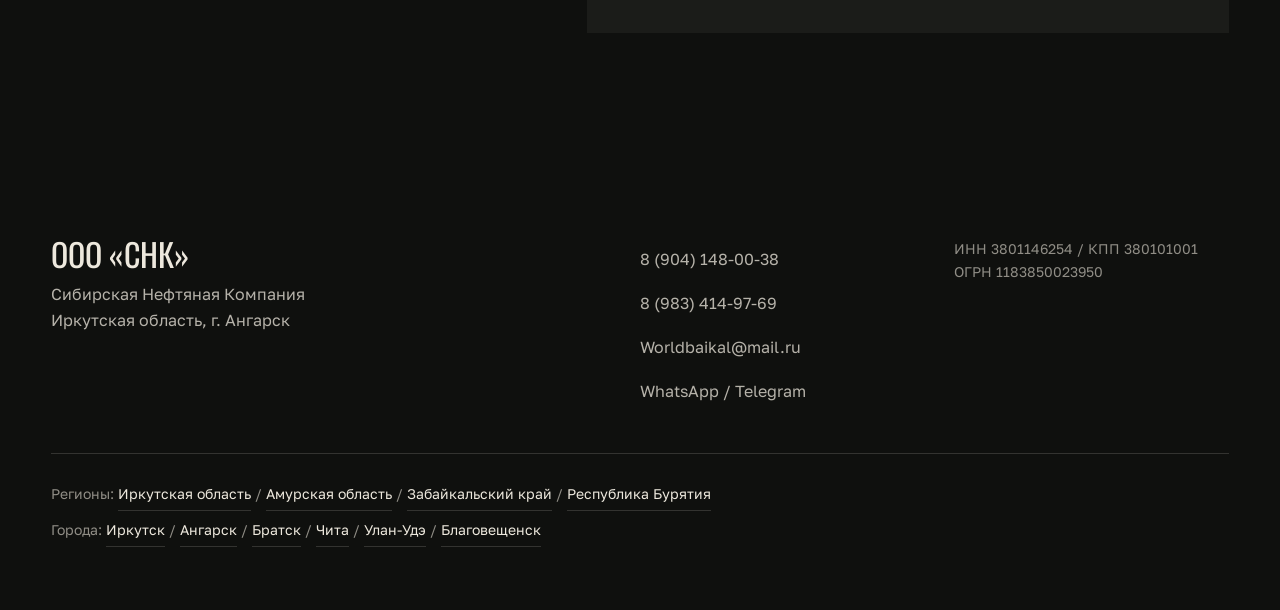
==== commit a47fcd13: "Фото первого экрана без логотипов" ====
--- a/mockups/a-mazut/amurskaya-oblast/index.html
+++ b/mockups/a-mazut/amurskaya-oblast/index.html
@@ -39,11 +39,11 @@
 <main>
   <section class="hero" id="hero">
     <div class="hero__media">
-      <img src="https://images.unsplash.com/photo-1708577580884-e23b50d4a205?w=1600&q=75&auto=format&fit=crop"
-           srcset="https://images.unsplash.com/photo-1708577580884-e23b50d4a205?w=900&q=70&auto=format&fit=crop 900w,
-                   https://images.unsplash.com/photo-1708577580884-e23b50d4a205?w=1600&q=75&auto=format&fit=crop 1600w,
-                   https://images.unsplash.com/photo-1708577580884-e23b50d4a205?w=2400&q=75&auto=format&fit=crop 2400w"
-           sizes="100vw" alt="Бензовоз-цистерна у навеса нефтебазы" width="2400" height="1600">
+      <img src="https://images.unsplash.com/photo-1656988826404-bbb5ccb779bc?w=1600&q=75&auto=format&fit=crop"
+           srcset="https://images.unsplash.com/photo-1656988826404-bbb5ccb779bc?w=900&q=70&auto=format&fit=crop 900w,
+                   https://images.unsplash.com/photo-1656988826404-bbb5ccb779bc?w=1600&q=75&auto=format&fit=crop 1600w,
+                   https://images.unsplash.com/photo-1656988826404-bbb5ccb779bc?w=2400&q=75&auto=format&fit=crop 2400w"
+           sizes="100vw" alt="Бензовозы-цистерны на стоянке" width="2400" height="1600">
       <div class="hero__veil"></div>
     </div>
     <div class="hero__content">
--- a/mockups/a-mazut/styles.css
+++ b/mockups/a-mazut/styles.css
@@ -17,6 +17,7 @@
   --accent-ink: #E8A317;            /* акцент для текста; в светлой теме темнее ради контраста */
   --panel: var(--surface);          /* фон вложенных панелей (форма, калькулятор) */
   --glass: rgb(15 16 14 / .82);
+  --scroll-thumb: rgb(237 232 221 / .28);
   --map-filter: grayscale(1) invert(1) brightness(.85) contrast(.9);
   --ease: cubic-bezier(.22, 1, .36, 1);
   --pad: clamp(20px, 4vw, 64px);
@@ -34,8 +35,18 @@
   --line: rgb(21 21 19 / .16);
   --accent-ink: #8A5A00;
   --glass: rgb(243 240 234 / .86);
+  --scroll-thumb: rgb(21 21 19 / .3);
   --map-filter: grayscale(.5) contrast(.95);
 }
+
+/* Полоса прокрутки и системные элементы (списки, поля) в цветах сайта */
+:root { color-scheme: dark; }
+[data-theme="light"] { color-scheme: light; }
+html { scrollbar-color: var(--scroll-thumb) var(--bg); }
+::-webkit-scrollbar { width: 12px; height: 12px; }
+::-webkit-scrollbar-track { background: var(--bg); }
+::-webkit-scrollbar-thumb { background: var(--scroll-thumb); border: 3px solid var(--bg); border-radius: 999px; }
+::-webkit-scrollbar-thumb:hover { background: var(--accent); }
 
 *, *::before, *::after { box-sizing: border-box; margin: 0; }
 html { scroll-behavior: smooth; scroll-padding-top: 72px; }
